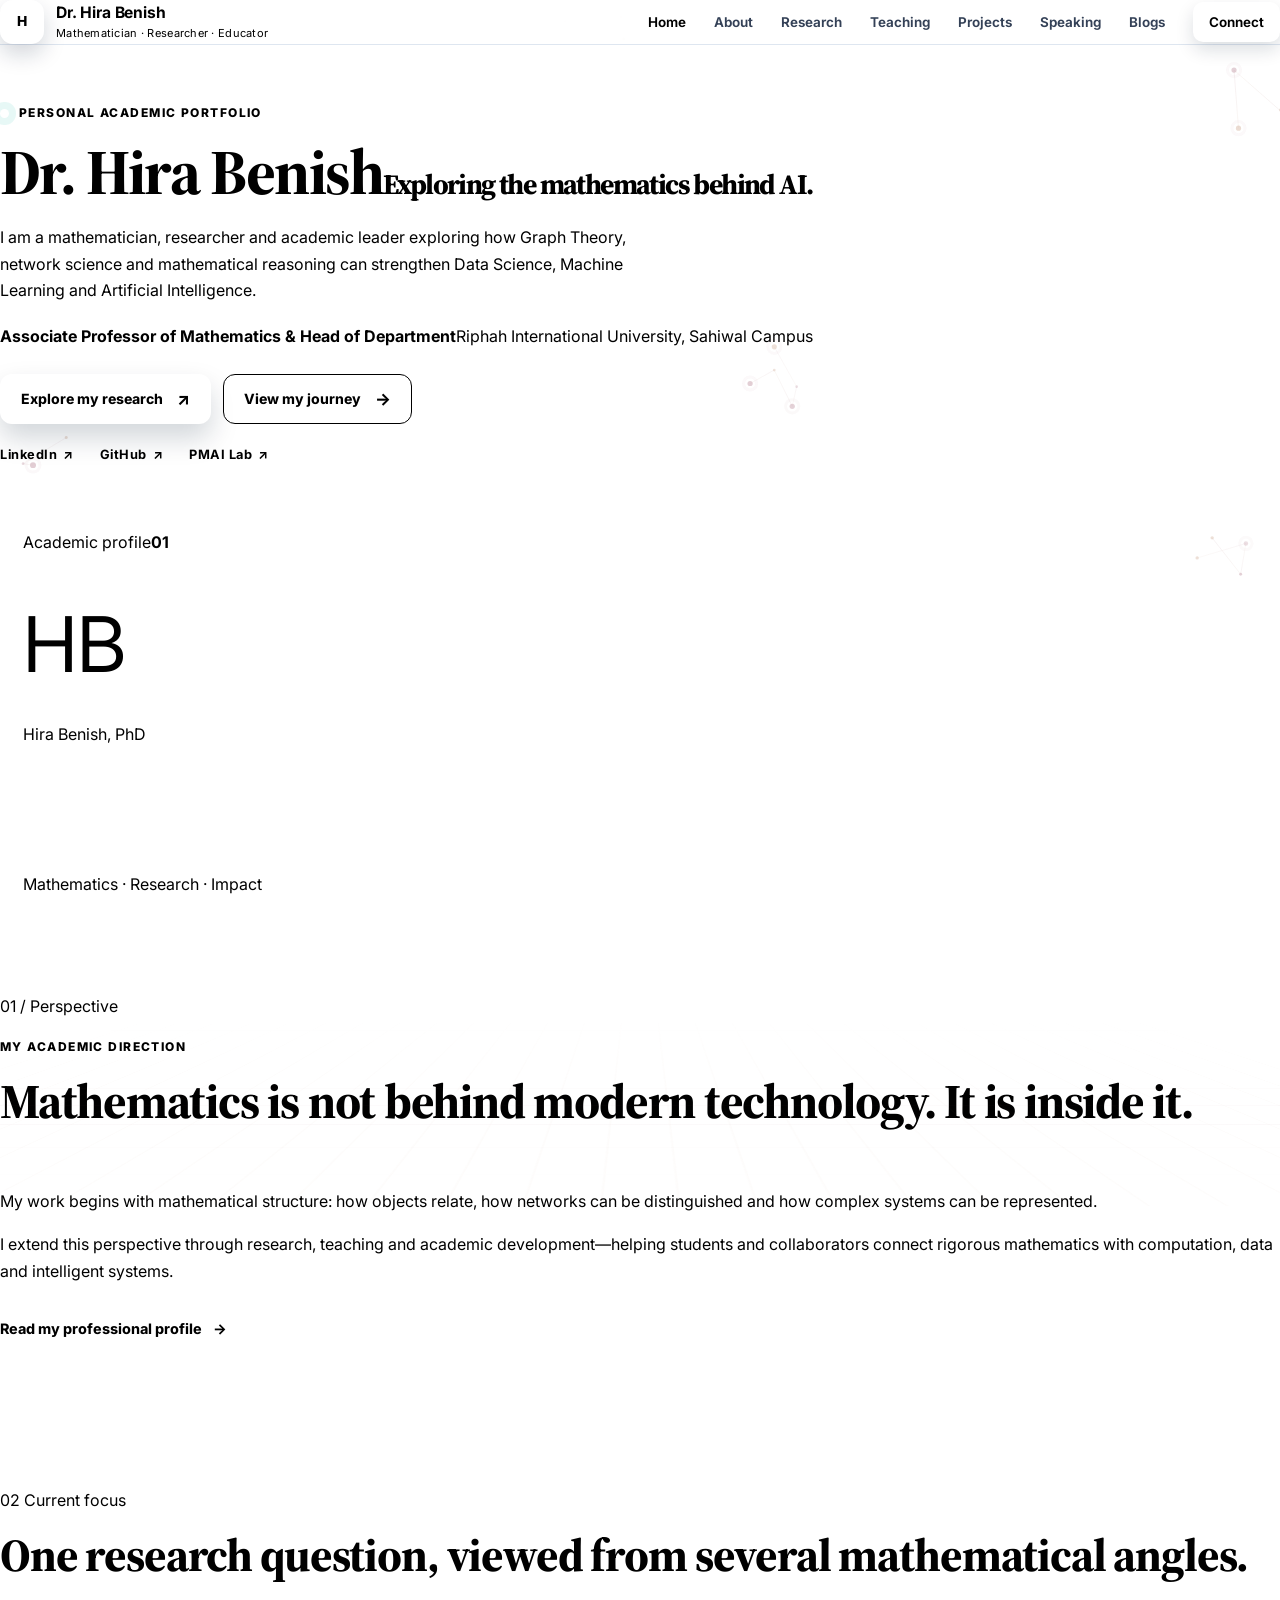
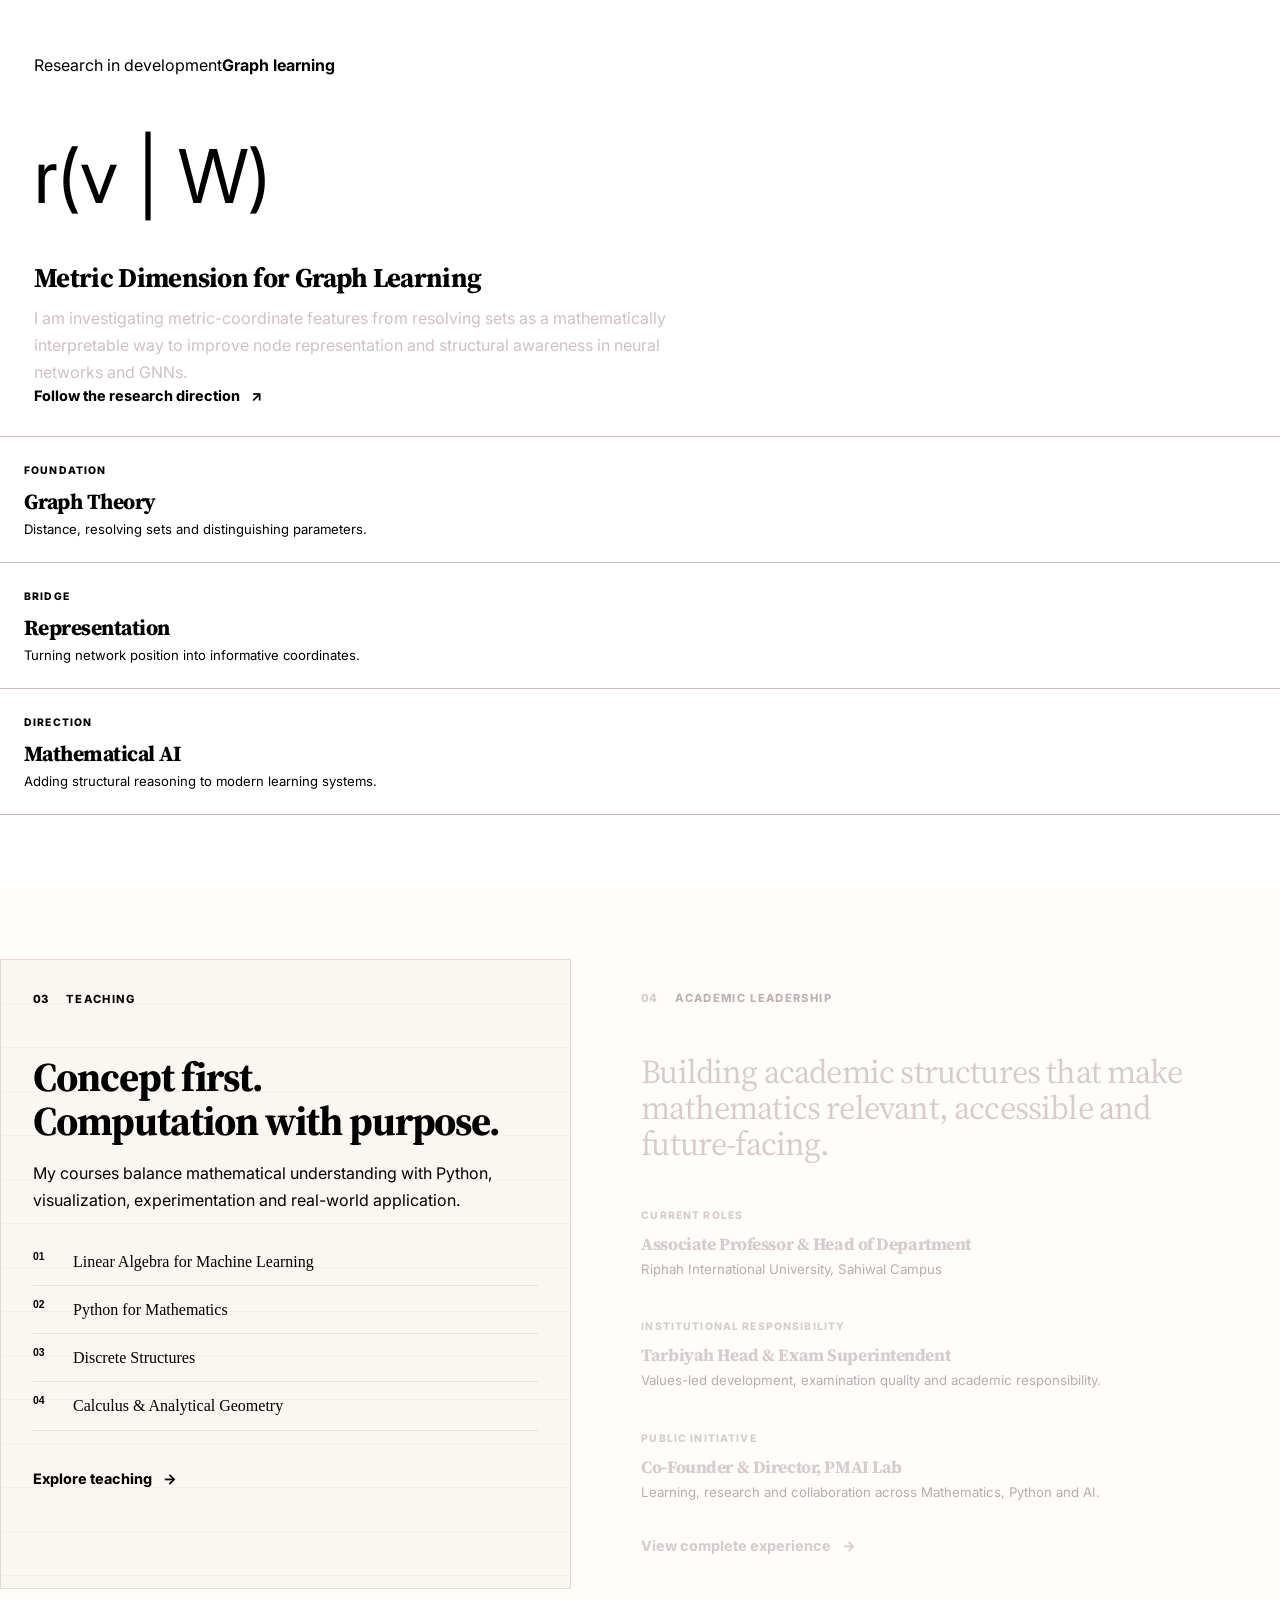
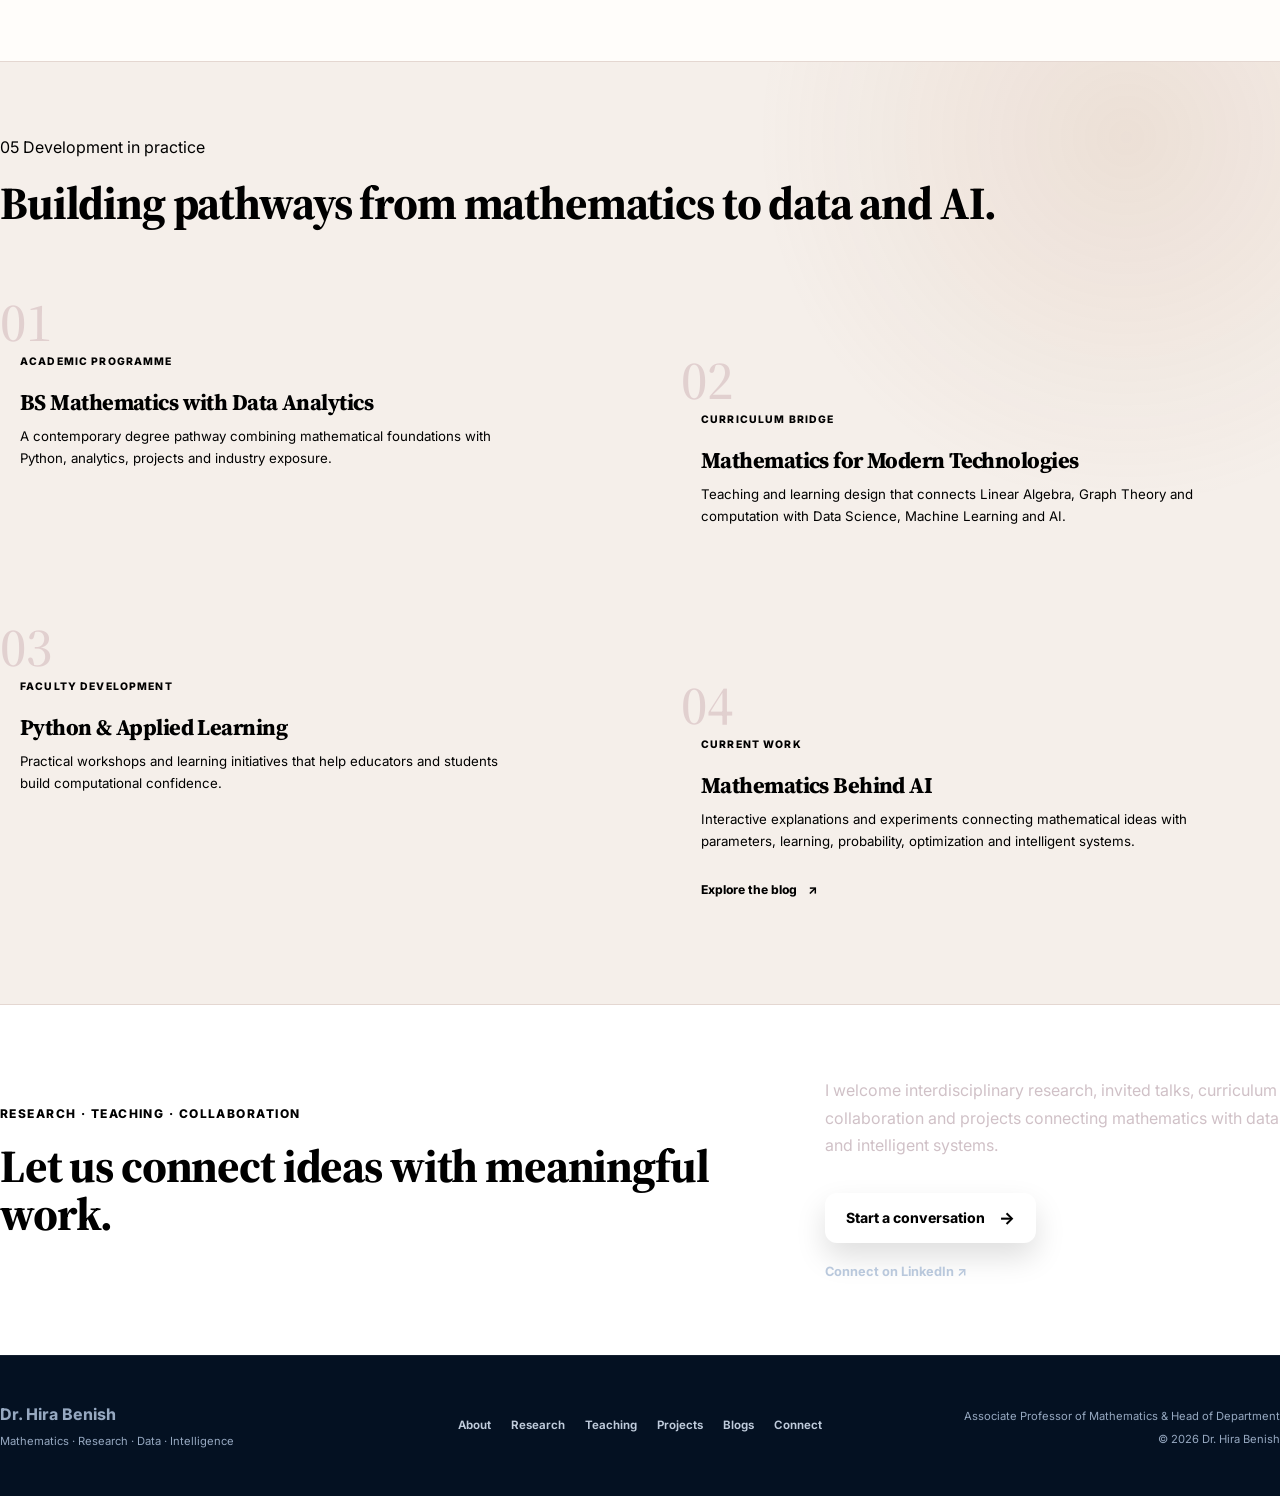
==== index.html @ 0498711e "Compact homepage and retail case study" ====
<!DOCTYPE html>
<html lang="en">
<head>
    <meta charset="UTF-8">
    <meta name="viewport" content="width=device-width, initial-scale=1.0">
    <meta name="description" content="Dr. Hira Benish is a mathematician, researcher and academic leader connecting Graph Theory and network analysis with Data Science and Artificial Intelligence.">
    <meta name="theme-color" content="#35212f">
    <link rel="canonical" href="https://drhirabenish.github.io/">
    <link rel="icon" href="assets/favicon.svg" type="image/svg+xml">
    <meta property="og:type" content="website">
    <meta property="og:title" content="Dr. Hira Benish | Mathematics, Research & Intelligent Systems">
    <meta property="og:description" content="The personal academic portfolio of Dr. Hira Benish: research, teaching, leadership and work connecting mathematics with intelligent systems.">
    <meta property="og:url" content="https://drhirabenish.github.io/">
    <meta property="og:site_name" content="Dr. Hira Benish">
    <title>Dr. Hira Benish | Mathematics, Research & Intelligent Systems</title>
    <link rel="preconnect" href="https://fonts.googleapis.com">
    <link rel="preconnect" href="https://fonts.gstatic.com" crossorigin>
    <link href="https://fonts.googleapis.com/css2?family=Inter:wght@400;500;600;700&amp;family=Source+Serif+4:opsz,wght@8..60,500;8..60,600&amp;display=swap" rel="stylesheet">
    <link rel="stylesheet" href="css/style.css?v=17">
    <script type="application/ld+json">
    {
        "@context": "https://schema.org",
        "@type": "Person",
        "name": "Dr. Hira Benish",
        "jobTitle": "Associate Professor of Mathematics and Head of Department",
        "affiliation": {"@type": "CollegeOrUniversity", "name": "Riphah International University, Sahiwal Campus"},
        "url": "https://drhirabenish.github.io/",
        "sameAs": ["https://github.com/DrHiraBenish", "https://www.linkedin.com/in/dr-hira-benish/", "https://pmai.online"],
        "knowsAbout": ["Graph Theory", "Network Analysis", "Data Science", "Machine Learning", "Artificial Intelligence", "Mathematics Education"]
    }
    </script>
</head>
<body data-page="home">
    <a class="skip-link" href="#main-content">Skip to main content</a>
    <header class="site-header" id="site-header">
        <div class="container nav-shell">
            <a class="brand" href="index.html" aria-label="Dr. Hira Benish — Home"><span class="brand-mark" aria-hidden="true">H</span><span class="brand-copy"><strong>Dr. Hira Benish</strong><small>Mathematician · Researcher · Educator</small></span></a>
            <button class="nav-toggle" type="button" aria-expanded="false" aria-controls="primary-navigation"><span class="sr-only">Open navigation</span><span></span><span></span><span></span></button>
            <nav class="primary-nav" id="primary-navigation" aria-label="Primary navigation"><a data-nav="home" href="index.html">Home</a><a data-nav="about" href="about.html">About</a><a data-nav="research" href="research.html">Research</a><a data-nav="teaching" href="teaching.html">Teaching</a><a data-nav="projects" href="projects.html">Projects</a><a data-nav="speaking" href="speaking.html">Speaking</a><a data-nav="blogs" href="blogs.html">Blogs</a><a class="nav-cta" data-nav="contact" href="contact.html">Connect</a></nav>
        </div>
    </header>

    <main id="main-content">
        <section class="personal-hero">
            <canvas class="personal-network-canvas" aria-hidden="true"></canvas>
            <div class="container personal-hero-grid">
                <div class="personal-hero-copy" data-reveal>
                    <p class="eyebrow"><span></span> Personal academic portfolio</p>
                    <h1>Dr. Hira Benish<span>Exploring the mathematics behind AI.</span></h1>
                    <p class="personal-hero-intro">I am a mathematician, researcher and academic leader exploring how Graph Theory, network science and mathematical reasoning can strengthen Data Science, Machine Learning and Artificial Intelligence.</p>
                    <p class="personal-role"><strong>Associate Professor of Mathematics &amp; Head of Department</strong><span>Riphah International University, Sahiwal Campus</span></p>
                    <div class="hero-actions"><a class="button button-primary" href="research.html">Explore my research <span>↗</span></a><a class="button button-secondary" href="about.html">View my journey <span>→</span></a></div>
                    <div class="hero-links" aria-label="Professional profiles"><a href="https://www.linkedin.com/in/dr-hira-benish/" target="_blank" rel="noopener noreferrer">LinkedIn</a><a href="https://github.com/DrHiraBenish" target="_blank" rel="noopener noreferrer">GitHub</a><a href="https://pmai.online" target="_blank" rel="noopener noreferrer">PMAI Lab</a></div>
                </div>
                <aside class="profile-edition" data-reveal data-delay="120" data-tilt aria-label="Academic profile summary">
                    <div class="edition-top"><span>Academic profile</span><b>01</b></div>
                    <div class="edition-monogram" aria-hidden="true">HB</div>
                    <p class="edition-name">Hira Benish, PhD</p>
                    <div class="edition-reel" aria-label="Profile highlights"><ul><li><span>Current work</span><strong>Mathematics Behind AI</strong><small>Explanations, experiments and applied learning</small></li><li><span>Foundation</span><strong>PhD Mathematics</strong><small>Graph Theory specialization</small></li><li><span>Public initiative</span><strong>PMAI Lab</strong><small>Co-Founder &amp; Director</small></li><li><span>Experience</span><strong>8+ Years Teaching</strong><small>University education</small></li><li><span>Credential</span><strong>Google Data Analytics</strong><small>Analytical practice</small></li></ul></div>
                    <p class="edition-signature">Mathematics · Research · Impact</p>
                </aside>
            </div>
        </section>

        <section class="home-statement section-pad">
            <div class="container statement-layout">
                <p class="statement-index" data-reveal>01 / Perspective</p>
                <div data-reveal data-delay="70"><p class="section-kicker">My academic direction</p><h2>Mathematics is not behind modern technology. It is inside it.</h2></div>
                <div class="statement-copy" data-reveal data-delay="130"><p class="lead-copy">My work begins with mathematical structure: how objects relate, how networks can be distinguished and how complex systems can be represented.</p><p>I extend this perspective through research, teaching and academic development—helping students and collaborators connect rigorous mathematics with computation, data and intelligent systems.</p><a class="text-link" href="about.html">Read my professional profile <span>→</span></a></div>
            </div>
        </section>

        <section class="home-focus section-pad" id="featured">
            <div class="container">
                <div class="editorial-heading" data-reveal><p><span>02</span> Current focus</p><h2>One research question, viewed from several mathematical angles.</h2></div>
                <div class="focus-editorial-grid">
                    <article class="focus-feature" data-reveal data-tilt><div class="focus-meta"><span>Research in development</span><b>Graph learning</b></div><p class="focus-equation" aria-hidden="true">r(v | W)</p><h3>Metric Dimension for Graph Learning</h3><p>I am investigating metric-coordinate features from resolving sets as a mathematically interpretable way to improve node representation and structural awareness in neural networks and GNNs.</p><a class="card-link" href="research.html">Follow the research direction <span>↗</span></a></article>
                    <div class="focus-notes" data-reveal data-delay="100"><article><span>Foundation</span><h3>Graph Theory</h3><p>Distance, resolving sets and distinguishing parameters.</p></article><article><span>Bridge</span><h3>Representation</h3><p>Turning network position into informative coordinates.</p></article><article><span>Direction</span><h3>Mathematical AI</h3><p>Adding structural reasoning to modern learning systems.</p></article></div>
                </div>
            </div>
        </section>

        <section class="home-practice section-pad">
            <div class="container practice-grid">
                <div class="teaching-ledger" data-reveal><div class="ledger-heading"><span>03</span><p>Teaching</p></div><h2>Concept first.<br>Computation with purpose.</h2><p>My courses balance mathematical understanding with Python, visualization, experimentation and real-world application.</p><ol><li><span>01</span>Linear Algebra for Machine Learning</li><li><span>02</span>Python for Mathematics</li><li><span>03</span>Discrete Structures</li><li><span>04</span>Calculus &amp; Analytical Geometry</li></ol><a class="text-link" href="teaching.html">Explore teaching <span>→</span></a></div>
                <div class="leadership-profile" id="program-leadership" data-reveal data-delay="100"><div class="ledger-heading"><span>04</span><p>Academic leadership</p></div><blockquote>Building academic structures that make mathematics relevant, accessible and future-facing.</blockquote><div class="leadership-record"><article><span>Current roles</span><h3>Associate Professor &amp; Head of Department</h3><p>Riphah International University, Sahiwal Campus</p></article><article><span>Institutional responsibility</span><h3>Tarbiyah Head &amp; Exam Superintendent</h3><p>Values-led development, examination quality and academic responsibility.</p></article><article><span>Public initiative</span><h3>Co-Founder &amp; Director, PMAI Lab</h3><p>Learning, research and collaboration across Mathematics, Python and AI.</p></article></div><a class="text-link" href="about.html">View complete experience <span>→</span></a></div>
            </div>
        </section>

        <section class="home-development section-pad">
            <div class="container">
                <div class="editorial-heading" data-reveal><p><span>05</span> Development in practice</p><h2>Building pathways from mathematics to data and AI.</h2></div>
                <div class="development-grid development-weave">
                    <article data-reveal><span>Academic programme</span><h3>BS Mathematics with Data Analytics</h3><p>A contemporary degree pathway combining mathematical foundations with Python, analytics, projects and industry exposure.</p></article>
                    <article data-reveal data-delay="60"><span>Curriculum bridge</span><h3>Mathematics for Modern Technologies</h3><p>Teaching and learning design that connects Linear Algebra, Graph Theory and computation with Data Science, Machine Learning and AI.</p></article>
                    <article data-reveal data-delay="120"><span>Faculty development</span><h3>Python &amp; Applied Learning</h3><p>Practical workshops and learning initiatives that help educators and students build computational confidence.</p></article>
                    <article data-reveal data-delay="180"><span>Current work</span><h3>Mathematics Behind AI</h3><p>Interactive explanations and experiments connecting mathematical ideas with parameters, learning, probability, optimization and intelligent systems.</p><a class="text-link" href="blogs.html">Explore the blog <span>↗</span></a></article>
                </div>
            </div>
        </section>

        <section class="connect-home section-pad">
            <div class="container connect-shell"><div data-reveal><p class="section-kicker section-kicker-light">Research · Teaching · Collaboration</p><h2>Let us connect ideas with meaningful work.</h2></div><div class="connect-actions" data-reveal data-delay="100"><p>I welcome interdisciplinary research, invited talks, curriculum collaboration and projects connecting mathematics with data and intelligent systems.</p><a class="button button-light" href="contact.html">Start a conversation <span>→</span></a><a href="https://www.linkedin.com/in/dr-hira-benish/" target="_blank" rel="noopener noreferrer">Connect on LinkedIn ↗</a></div></div>
        </section>
    </main>

    <footer class="site-footer"><div class="container footer-layout"><div><a class="footer-brand" href="index.html">Dr. Hira Benish</a><p>Mathematics · Research · Data · Intelligence</p></div><nav aria-label="Footer navigation"><a href="about.html">About</a><a href="research.html">Research</a><a href="teaching.html">Teaching</a><a href="projects.html">Projects</a><a href="blogs.html">Blogs</a><a href="contact.html">Connect</a></nav><div class="footer-meta"><p>Associate Professor of Mathematics &amp; Head of Department</p><p>© <span data-current-year>2026</span> Dr. Hira Benish</p></div></div></footer>
    <script src="js/script.js?v=9"></script>
</body>
</html>
---- css/style.css ----
Warning: truncated output (original token count: 36951)
Total output lines: 7173

:root {
    --navy-950: #061426;
    --navy-900: #081b34;
    --navy-800: #0d2748;
    --ink: #12213a;
    --muted: #5f6c7e;
    --muted-light: #a9b8cd;
    --line: #dfe7f1;
    --surface: #f5f8fc;
    --surface-blue: #edf4ff;
    --white: #ffffff;
    --blue: #2f6df6;
    --blue-light: #74a5ff;
    --teal: #17b8a4;
    --teal-light: #77eadc;
    --violet: #7c50e8;
    --violet-light: #b59aff;
    --shadow-sm: 0 12px 32px rgba(14, 36, 70, 0.08);
    --shadow-lg: 0 30px 80px rgba(10, 35, 75, 0.15);
    --radius-sm: 14px;
    --radius-md: 24px;
    --radius-lg: 34px;
    --container: 1200px;
    --header-height: 82px;
}

*,
*::before,
*::after {
    box-sizing: border-box;
}

html {
    scroll-behavior: smooth;
    scroll-padding-top: calc(var(--header-height) + 24px);
}

body {
    margin: 0;
    color: var(--ink);
    background: var(--white);
    font-family: "Segoe UI", Inter, Arial, sans-serif;
    font-size: 16px;
    line-height: 1.7;
    text-rendering: optimizeLegibility;
    -webkit-font-smoothing: antialiased;
}

body.nav-open {
    overflow: hidden;
}

img,
svg {
    display: block;
    max-width: 100%;
}

a {
    color: inherit;
    text-decoration: none;
}

button,
input,
textarea,
select {
    font: inherit;
}

button {
    color: inherit;
}

h1,
h2,
h3,
p {
    margin-top: 0;
}

h1,
h2,
h3 {
    color: var(--ink);
    font-weight: 750;
    letter-spacing: -0.035em;
    line-height: 1.08;
}

p:last-child {
    margin-bottom: 0;
}

::selection {
    color: var(--navy-950);
    background: var(--teal-light);
}

:focus-visible {
    outline: 3px solid rgba(47, 109, 246, 0.45);
    outline-offset: 4px;
    border-radius: 6px;
}

.container {
    width: min(calc(100% - 48px), var(--container));
    margin-inline: auto;
}

.section-pad {
    padding: 112px 0;
}

.sr-only {
    position: absolute !important;
    width: 1px !important;
    height: 1px !important;
    padding: 0 !important;
    margin: -1px !important;
    overflow: hidden !important;
    clip: rect(0, 0, 0, 0) !important;
    white-space: nowrap !important;
    border: 0 !important;
}

.skip-link {
    position: fixed;
    z-index: 2000;
    top: 12px;
    left: 12px;
    padding: 11px 16px;
    color: var(--white);
    background: var(--navy-950);
    border-radius: 10px;
    transform: translateY(-160%);
    transition: transform 0.2s ease;
}

.skip-link:focus {
    transform: translateY(0);
}

/* Header */

.site-header {
    position: sticky;
    z-index: 1000;
    top: 0;
    height: var(--header-height);
    background: rgba(255, 255, 255, 0.87);
    border-bottom: 1px solid rgba(210, 221, 235, 0.72);
    backdrop-filter: blur(18px);
    -webkit-backdrop-filter: blur(18px);
    transition: box-shadow 0.25s ease, background 0.25s ease;
}

.site-header.is-scrolled {
    background: rgba(255, 255, 255, 0.96);
    box-shadow: 0 8px 30px rgba(12, 34, 66, 0.08);
}

.nav-shell {
    display: flex;
    align-items: center;
    justify-content: space-between;
    height: 100%;
    gap: 32px;
}

.brand {
    display: inline-flex;
    align-items: center;
    flex: 0 0 auto;
    gap: 12px;
}

.brand-mark {
    display: grid;
    width: 44px;
    height: 44px;
    place-items: center;
    color: var(--white);
    background:
        linear-gradient(145deg, rgba(255, 255, 255, 0.14), transparent 45%),
        linear-gradient(135deg, var(--navy-900), #173f75);
    border: 1px solid rgba(255, 255, 255, 0.16);
    border-radius: 13px;
    box-shadow: 0 10px 22px rgba(9, 29, 57, 0.18);
    font-size: 0.86rem;
    font-weight: 800;
    letter-spacing: 0.04em;
}

.brand-copy {
    display: flex;
    flex-direction: column;
    line-height: 1.2;
}

.brand-copy strong {
    font-size: 0.98rem;
    letter-spacing: -0.01em;
}

.brand-copy small {
    margin-top: 4px;
    color: var(--muted);
    font-size: 0.69rem;
    letter-spacing: 0.025em;
}

.primary-nav {
    display: flex;
    align-items: center;
    justify-content: flex-end;
    gap: 28px;
}

.primary-nav a {
    position: relative;
    color: #344157;
    font-size: 0.84rem;
    font-weight: 650;
    transition: color 0.2s ease;
}

.primary-nav a:not(.nav-cta)::after {
    position: absolute;
    right: 0;
    bottom: -9px;
    left: 0;
    height: 2px;
    content: "";
    background: linear-gradient(90deg, var(--teal), var(--blue), var(--violet));
    border-radius: 999px;
    transform: scaleX(0);
    transform-origin: right;
    transition: transform 0.25s ease;
}

.primary-nav a:hover,
.primary-nav a.is-active {
    color: var(--blue);
}

.primary-nav a:hover::after,
.primary-nav a.is-active::after {
    transform: scaleX(1);
    transform-origin: left;
}

.primary-nav .nav-cta {
    padding: 9px 16px;
    color: var(--white);
    background: var(--navy-900);
    border-radius: 10px;
    box-shadow: 0 8px 18px rgba(7, 26, 51, 0.14);
}

.primary-nav .nav-cta:hover,
.primary-nav .nav-cta.is-active {
    color: var(--white);
    background: var(--blue);
}

.nav-toggle {
    display: none;
    width: 44px;
    height: 44px;
    padding: 10px;
    place-content: center;
    gap: 5px;
    background: var(--surface);
    border: 1px solid var(--line);
    border-radius: 12px;
    cursor: pointer;
}

.nav-toggle > span:not(.sr-only) {
    width: 20px;
    height: 2px;
    background: var(--ink);
    border-radius: 99px;
    transition: transform 0.2s ease, opacity 0.2s ease;
}

.nav-toggle[aria-expanded="true"] > span:nth-child(2) {
    transform: translateY(7px) rotate(45deg);
}

.nav-toggle[aria-expanded="true"] > span:nth-child(3) {
    opacity: 0;
}

.nav-toggle[aria-expanded="true"] > span:nth-child(4) {
    transform: translateY(-7px) rotate(-45deg);
}

/* Shared */

.eyebrow,
.section-kicker,
.card-eyebrow,
.work-type {
    color: var(--blue);
    font-size: 0.75rem;
    font-weight: 800;
    letter-spacing: 0.12em;
    text-transform: uppercase;
}

.section-kicker {
    margin-bottom: 18px;
}

.section-kicker-light {
    color: var(--teal-light);
}

.section-heading h2,
.split-heading h2,
.teaching-copy h2,
.research-intro h2 {
    margin-bottom: 0;
    font-size: clamp(2.25rem, 4vw, 4.15rem);
}

.button {
    display: inline-flex;
    align-items: center;
    justify-content: center;
    min-height: 50px;
    padding: 13px 20px;
    gap: 14px;
    border: 1px solid transparent;
    border-radius: 12px;
    font-size: 0.88rem;
    font-weight: 750;
    line-height: 1.2;
    transition: transform 0.22s ease, box-shadow 0.22s ease, background 0.22s ease;
}

.button span {
    font-size: 1.05rem;
    transition: transform 0.22s ease;
}

.button:hover {
    transform: translateY(-3px);
}

.button:hover span {
    transform: translate(2px, -2px);
}

.button-primary {
    color: var(--white);
    background: linear-gradient(135deg, var(--navy-900), #123b73);
    box-shadow: 0 14px 28px rgba(8, 27, 52, 0.18);
}

.button-primary:hover {
    box-shadow: 0 18px 34px rgba(8, 27, 52, 0.25);
}

.button-secondary {
    color: var(--ink);
    background: rgba(255, 255, 255, 0.8);
    border-color: var(--line);
}

.button-secondary:hover {
    background: var(--white);
    box-shadow: var(--shadow-sm);
}

.button-light {
    color: var(--navy-950);
    background: var(--white);
    box-shadow: 0 14px 30px rgba(0, 0, 0, 0.13);
}

.text-link,
.card-link {
    display: inline-flex;
    align-items: center;
    gap: 11px;
    color: var(--ink);
    font-size: 0.9rem;
    font-weight: 750;
}

.text-link {
    margin-top: 16px;
}

.text-link span,
.card-link span {
    color: var(--blue);
    transition: transform 0.2s ease;
}

.text-link:hover span,
.card-link:hover span {
    transform: translateX(4px);
}

.split-heading {
    display: grid;
    grid-template-columns: minmax(0, 1.15fr) minmax(260px, 0.55fr);
    align-items: end;
    margin-bottom: 58px;
    gap: 70px;
}

.split-heading > p {
    margin-bottom: 6px;
    color: var(--muted);
    font-size: 1.02rem;
}

.section-action {
    display: flex;
    justify-content: center;
    margin-top: 44px;
}

/* Hero */

.hero {
    position: relative;
    overflow: hidden;
    padding: 64px 0 36px;
    background:
        radial-gradient(circle at 82% 22%, rgba(47, 109, 246, 0.11), transparent 30%),
        radial-gradient(circle at 20% 88%, rgba(124, 80, 232, 0.09), transparent 29%),
        linear-gradient(135deg, #ffffff 0%, #f5f9ff 55%, #f1fbfa 100%);
}

.hero-grid {
    position: absolute;
    inset: 0;
    opacity: 0.45;
    background-image:
        linear-gradient(rgba(57, 91, 140, 0.05) 1px, transparent 1px),
        linear-gradient(90deg, rgba(57, 91, 140, 0.05) 1px, transparent 1px);
    background-size: 48px 48px;
    mask-image: linear-gradient(to right, transparent, #000 28%, #000 85%, transparent);
}

.hero-glow {
    position: absolute;
    width: 380px;
    height: 380px;
    border-radius: 50%;
    filter: blur(90px);
    pointer-events: none;
}

.hero-glow-one {
    top: 20%;
    right: -150px;
    background: rgba(47, 109, 246, 0.16);
}

.hero-glow-two {
    bottom: -200px;
    left: 22%;
    background: rgba(23, 184, 164, 0.13);
}

.hero-layout {
    position: relative;
    z-index: 2;
    display: grid;
    grid-template-columns: minmax(0, 1.04fr) minmax(440px, 0.96fr);
    align-items: center;
    min-height: 660px;
    gap: 54px;
}

.hero-copy {
    max-width: 665px;
}

.eyebrow {
    display: flex;
    align-items: center;
    margin-bottom: 24px;
    gap: 10px;
}

.eyebrow > span {
    position: relative;
    width: 9px;
    height: 9px;
    background: var(--teal);
    border-radius: 50%;
    box-shadow: 0 0 0 7px rgba(23, 184, 164, 0.1);
}

.hero h1 {
    max-width: 690px;
    margin-bottom: 26px;
    font-size: clamp(3.35rem, 5.45vw, 5.45rem);
    letter-spacing: -0.055em;
}

.hero h1 > span {
    display: block;
    color: transparent;
    background: linear-gradient(100deg, var(--blue) 3%, var(--teal) 52%, var(--violet) 94%);
    -webkit-background-clip: text;
    background-clip: text;
}

.hero-intro {
    max-width: 650px;
    margin-bottom: 25px;
    color: #4e5d72;
    font-size: 1.08rem;
    line-height: 1.8;
}

.hero-role {
    display: flex;
    margin-bottom: 30px;
    padding-left: 16px;
    flex-direction: column;
    color: var(--muted);
    border-left: 3px solid var(--teal);
    font-size: 0.88rem;
    line-height: 1.55;
}

.hero-role strong {
    color: var(--ink);
    font-weight: 750;
}

.hero-actions {
    display: flex;
    flex-wrap: wrap;
    gap: 12px;
}

.hero-links {
    display: flex;
    margin-top: 24px;
    flex-wrap: wrap;
    gap: 26px;
}

.hero-links a {
    color: var(--muted);
    font-size: 0.8rem;
    font-weight: 700;
    letter-spacing: 0.04em;
}

.hero-links a::after {
    display: inline-block;
    margin-left: 6px;
    content: "↗";
    color: var(--blue);
}

.hero-links a:hover {
    color: var(--blue);
}

.hero-visual-wrap {
    display: grid;
    min-width: 0;
    place-items: center;
    perspective: 1200px;
}

.hero-visual {
    --rx: 0deg;
    --ry: 0deg;
    position: relative;
    width: min(100%, 540px);
    aspect-ratio: 1;
    background:
        linear-gradient(150deg, rgba(255, 255, 255, 0.88), rgba(232, 242, 255, 0.62)),
        linear-gradient(135deg, rgba(47, 109, 246, 0.08), rgba(23, 184, 164, 0.07));
    border: 1px solid rgba(160, 183, 216, 0.36);
    border-radius: 50%;
    box-shadow:
        inset 0 1px 0 rgba(255, 255, 255, 0.8),
        0 45px 90px rgba(23, 59, 108, 0.17);
    transform: perspective(1100px) rotateX(var(--rx)) rotateY(var(--ry));
    transform-style: preserve-3d;
    transition: transform 0.35s cubic-bezier(0.2, 0.8, 0.2, 1);
}

.hero-visual::before,
.hero-visual::after {
    position: absolute;
    z-index: -1;
    content: "";
    border-radius: 50%;
}

.hero-visual::before {
    inset: -18px;
    border: 1px solid rgba(47, 109, 246, 0.1);
}

.hero-visual::after {
    inset: 16%;
    background: rgba(47, 109, 246, 0.1);
    filter: blur(55px);
}

.visual-status {
    position: absolute;
    z-index: 4;
    top: 9%;
    left: 7%;
    display: flex;
    align-items: center;
    padding: 8px 12px;
    gap: 8px;
    color: #4e6078;
    background: rgba(255, 255, 255, 0.76);
    border: 1px solid rgba(186, 202, 223, 0.7);
    border-radius: 999px;
    box-shadow: 0 10px 22px rgba(34, 58, 91, 0.08);
    font-size: 0.65rem;
    font-weight: 750;
    letter-spacing: 0.05em;
    text-transform: uppercase;
}

.visual-status > span {
    width: 7px;
    height: 7px;
    background: var(--teal);
    border-radius: 50%;
    box-shadow: 0 0 0 5px rgba(23, 184, 164, 0.1);
    animation: statusPulse 2s ease-in-out infinite;
}

.graph-system {
    width: 100%;
    height: 100%;
    overflow: visible;
}

.orbit {
    fill: none;
    stroke: rgba(70, 111, 169, 0.13);
    stroke-dasharray: 4 9;
    transform-origin: center;
}

.orbit-one {
    animation: orbitRotate 46s linear infinite;
}

.orbit-two {
    animation: orbitRotateReverse 36s linear infinite;
}

.orbit-three {
    stroke: rgba(23, 184, 164, 0.17);
    stroke-dasharray: 2 7;
    animation: orbitRotate 28s linear infinite;
}

.graph-edges path {
    fill: none;
    stroke: url(#edgeGradient);
    stroke-width: 1.45;
    stroke-opacity: 0.28;
}

.signal-paths path {
    fill: none;
    stroke: url(#edgeGradient);
    stroke-width: 2.4;
    stroke-linecap: round;
    stroke-dasharray: 3 24;
}

.signal-a {
    animation: signalMove 5.5s linear infinite;
}

.signal-b {
    animation: signalMove 6.5s linear -2s infinite;
}

.signal-c {
    animation: signalMove 7s linear -3.5s infinite;
}

.minor-nodes circle {
    fill: var(--white);
    stroke: var(--blue-light);
    stroke-width: 3;
    filter: drop-shadow(0 4px 9px rgba(47, 109, 246, 0.3));
}

.landmark text,
.orbit-token text {
    fill: #526781;
    font-family: "Segoe UI", sans-serif;
    font-size: 16px;
    font-weight: 750;
}

.landmark-halo {
    fill: rgba(23, 184, 164, 0.09);
    stroke: rgba(23, 184, 164, 0.22);
    animation: landmarkPulse 3s ease-in-out infinite;
}

.landmark-core {
    fill: var(--teal);
    stroke: var(--white);
    stroke-width: 4;
    filter: drop-shadow(0 6px 12px rgba(23, 184, 164, 0.4));
}

.landmark-two .landmark-halo {
    fill: rgba(124, 80, 232, 0.09);
    stroke: rgba(124, 80, 232, 0.24);
    animation-delay: -1s;
}

.landmark-two .landmark-core {
    fill: var(--violet);
}

.landmark-three .landmark-halo {
    fill: rgba(47, 109, 246, 0.1);
    stroke: rgba(47, 109, 246, 0.24);
    animation-delay: -2s;
}

.landmark-three .landmark-core {
    fill: var(--blue);
}

.core-aura {
    opacity: 0.4;
    animation: coreBreathe 4s ease-in-out infinite;
}

.core-ring {
    fill: rgba(255, 255, 255, 0.25);
    stroke: rgba(74, 133, 237, 0.24);
    stroke-width: 1;
    stroke-dasharray: 5 9;
    animation: orbitRotate 18s linear infinite;
}

.core-disc {
    fill: rgba(8, 27, 52, 0.92);
    stroke: url(#edgeGradient);
    stroke-width: 2;
    filter: drop-shadow(0 14px 24px rgba(8, 27, 52, 0.28));
}

.core-label {
    fill: var(--white);
    font-family: "Segoe UI", sans-serif;
    font-size: 27px;
    font-weight: 800;
    letter-spacing: 0.04em;
}

.orbit-token circle {
    fill: var(--blue);
}

.token-python circle {
    fill: var(--teal);
}

.token-data circle {
    fill: var(--violet);
}

.orbit-token text {
    font-size: 12px;
    letter-spacing: 0.04em;
}

.coordinate-card {
    position: absolute;
    z-index: 5;
    right: -4%;
    bottom: 9%;
    display: flex;
    min-width: 224px;
    padding: 15px 18px;
    flex-direction: column;
    background: rgba(7, 26, 51, 0.92);
    border: 1px solid rgba(122, 165, 255, 0.28);
    border-radius: 16px;
    box-shadow: 0 20px 35px rgba(7, 26, 51, 0.2);
    transform: translateZ(36px);
}

.coordinate-card span {
    color: var(--teal-light);
    font-size: 0.62rem;
    font-weight: 750;
    letter-spacing: 0.1em;
    text-transform: uppercase;
}

.coordinate-card strong {
    margin: 4px 0 2px;
    color: var(--white);
    font-family: Georgia, "Times New Roman", serif;
    font-size: 1.16rem;
    font-weight: 500;
}

.coordinate-card small {
    color: #9eb1ca;
    font-size: 0.65rem;
}

.credibility-row {
    position: relative;
    z-index: 3;
    display: grid;
    grid-template-columns: repeat(5, 1fr);
    margin-top: 32px;
    background: rgba(255, 255, 255, 0.78);
    border: 1px solid rgba(205, 217, 233, 0.78);
    border-radius: 18px;
    box-shadow: var(--shadow-sm);
    backdrop-filter: blur(14px);
}

.credibility-row > div {
    position: relative;
    display: flex;
    min-height: 84px;
    padding: 18px 22px;
    justify-content: center;
    flex-direction: column;
}

.credibility-row > div:not(:last-child)::after {
    position: absolute;
    top: 22%;
    right: 0;
    width: 1px;
    height: 56%;
    content: "";
    background: var(--line);
}

.credibility-row strong {
    color: var(--ink);
    font-size: 0.93rem;
    line-height: 1.25;
}

.credibility-row span {
    margin-top: 3px;
    color: var(--muted);
    font-size: 0.7rem;
}

/* Identity */

.identity-section {
    background: var(--white);
}

.identity-layout {
    display: grid;
    grid-template-columns: minmax(0, 0.9fr) minmax(0, 0.78fr);
    gap: 110px;
}

.identity-copy {
    padding-top: 48px;
}

.identity-copy p {
    color: var(--muted);
}

.identity-copy .lead-copy {
    color: var(--ink);
    font-size: 1.22rem;
    line-height: 1.75;
}

.principle-grid {
    display: grid;
    grid-template-columns: repeat(3, 1fr);
    margin-top: 78px;
    gap: 18px;
}

.principle-card {
    position: relative;
    min-height: 245px;
    padding: 32px;
    overflow: hidden;
    background: var(--surface);
    border: 1px solid var(--line);
    border-radius: var(--radius-md);
    transition: transform 0.25s ease, box-shadow 0.25s ease, border-color 0.25s ease;
}

.principle-card::after {
    position: absolute;
    right: -30px;
    bottom: -60px;
    width: 145px;
    height: 145px;
    content: "";
    background: rgba(47, 109, 246, 0.08);
    border-radius: 50%;
}

.principle-card:nth-child(2)::after {
    background: rgba(23, 184, 164, 0.1);
}

.principle-card:nth-child(3)::after {
    background: rgba(124, 80, 232, 0.09);
}

.principle-card:hover {
    border-color: rgba(47, 109, 246, 0.28);
    box-shadow: var(--shadow-sm);
    transform: translateY(-6px);
}

.principle-card > span {
    color: var(--blue);
    font-size: 0.72rem;
    font-weight: 800;
    letter-spacing: 0.1em;
}

.principle-card h3 {
    margin: 38px 0 14px;
    font-size: 1.3rem;
}

.principle-card p {
    position: relative;
    z-index: 1;
    color: var(--muted);
    font-size: 0.9rem;
}

/* Featured work */

.featured-section {
    background: var(--surface);
    border-block: 1px solid #e7edf5;
}

.featured-grid {
    display: grid;
    grid-template-columns: 1.05fr 1fr 1fr;
    gap: 18px;
}

.work-card {
    position: relative;
    display: flex;
    min-height: 520px;
    padding: 30px;
    overflow: hidden;
    flex-direction: column;
    background: var(--white);
    border: 1px solid var(--line);
    border-radius: var(--radius-md);
    box-shadow: 0 14px 40px rgba(13, 42, 81, 0.05);
    transition: transform 0.3s ease, box-shadow 0.3s ease;
}

.work-card::before {
    position: absolute;
    top: 0;
    right: 0;
    left: 0;
    height: 4px;
    content: "";
    background: linear-gradient(90deg, var(--teal), var(--blue));
}

.work-card:nth-child(2)::before {
    background: linear-gradient(90deg, var(--blue), var(--violet));
}

.work-card:nth-child(3)::before {
    background: linear-gradient(90deg, var(--violet), var(--teal));
}

.work-card:hover {
    box-shadow: var(--shadow-lg);
    transform: translateY(-8px);
}

.work-card-top {
    display: flex;
    align-items: flex-start;
    justify-content: space-between;
    gap: 16px;
}

.work-index {
    color: #a5b2c3;
    font-size: 0.8rem;
    font-weight: 800;
}

.work-card h3 {
    margin: 28px 0 16px;
    font-size: 1.55rem;
}

.work-card > p {
    color: var(--muted);
    font-size: 0.91rem;
}

.tag-row {
    display: flex;
    margin: auto 0 22px;
    flex-wrap: wrap;
    gap: 7px;
}

.tag-row span {
    padding: 5px 9px;
    color: #40618e;
    background: #edf4ff;
    border: 1px solid #dbe8fb;
    border-radius: 999px;
    font-size: 0.65rem;
    font-weight: 750;
}

.mini-graph,
.work-symbol,
.matrix-visual {
    position: relative;
    height: 142px;
    margin-top: 20px;
    overflow: hidden;
    background: linear-gradient(145deg, #edf7ff, #f7f4ff);
    border: 1px solid #e0e9f5;
    border-radius: 18px;
}

.mini-node {
    position: absolute;
    z-index: 2;
    width: 13px;
    height: 13px;
    background: var(--white);
    border: 3px solid var(--blue);
    border-radius: 50%;
    box-shadow: 0 5px 12px rgba(47, 109, 246, 0.25);
}

.mini-node.n1 { top: 25%; left: 18%; }
.mini-node.n2 { top: 62%; left: 28%; border-color: var(--teal); }
.mini-node.n3 { top: 35%; left: 48%; width: 22px; height: 22px; border-width: 5px; }
.mini-node.n4 { top: 20%; left: 76%; border-color: var(--violet); }
.mini-node.n5 { top: 68%; left: 73%; border-color: var(--teal); }

.mini-line {
    position: absolute;
    z-index: 1;
    height: 1px;
    background: linear-gradient(90deg, rgba(47, 109, 246, 0.25), rgba(23, 184, 164, 0.7));
    transform-origin: left center;
}

.mini-line.l1 { top: 36%; left: 20%; width: 31%; transform: rotate(10deg); }
.mini-line.l2 { top: 69%; left: 30%; width: 26%; transform: rotate(-36deg); }
.mini-line.l3 { top: 45%; left: 51%; width: 27%; transform: rotate(-24deg); }
.mini-line.l4 { top: 50%; left: 52%; width: 26%; transform: rotate(31deg); }

.work-symbol {
    display: grid;
    place-items: center;
    color: var(--blue);
    font-family: Georgia, serif;
    font-size: 4.8rem;
    line-height: 1;
}

.work-symbol span {
    position: absolute;
    right: 22%;
    bottom: 23%;
    padding: 4px 8px;
    color: var(--white);
    background: var(--violet);
    border-radius: 8px;
    font-family: "Segoe UI", sans-serif;
    font-size: 0.64rem;
    font-weight: 800;
    letter-spacing: 0.08em;
}

.matrix-visual {
    display: flex;
    align-items: center;
    justify-content: center;
    gap: 9px;
    color: var(--violet);
    font-family: Georgia, serif;
}

.matrix-visual > span {
    font-size: 5.3rem;
    font-weight: 300;
    line-height: 1;
}

.matrix-visual strong {
    color: var(--ink);
    font-size: 1.25rem;
    font-weight: 500;
    letter-spacing: 0.15em;
    line-height: 1.65;
}

/* Research */

.research-home {
    position: relative;
    overflow: hidden;
    color: var(--white);
    background:
        radial-gradient(circle at 85% 12%, rgba(47, 109, 246, 0.28), transparent 30%),
        radial-gradient(circle at 8% 85%, rgba(23, 184, 164, 0.18), transparent 28%),
        var(--navy-950);
}

.research-home h2,
.research-home h3 {
    color: var(--white);
}

.research-mesh {
    position: absolute;
    inset: 0;
    opacity: 0.32;
    background-image:
        radial-gradient(circle at center, rgba(119, 234, 220, 0.55) 1px, transparent 1.5px),
        linear-gradient(rgba(116, 165, 255, 0.05) 1px, transparent 1px),
        linear-gradient(90deg, rgba(116, 165, 255, 0.05) 1px, transparent 1px);
    background-size: 86px 86px, 52px 52px, 52px 52px;
    mask-image: radial-gradient(circle at 72% 50%, #000, transparent 70%);
}

.research-layout {
    position: relative;
    display: grid;
    grid-template-columns: minmax(0, 0.9fr) minmax(0, 0.8fr);
    gap: 100px;
}

.research-intro > p:not(.section-kicker) {
    max-width: 610px;
    margin: 30px 0 34px;
    color: #b6c4d8;
    font-size: 1.02rem;
}

.research-map {
    position: relative;
    display: grid;
    padding-left: 54px;
    gap: 34px;
}

.research-axis {
    position: absolute;
    top: 8px;
    bottom: 8px;
    left: 11px;
    width: 1px;
    background: linear-gradient(var(--teal), var(--blue), var(--violet));
}

.research-map article {
    position: relative;
    padding: 23px 24px;
    background: rgba(255, 255, 255, 0.055);
    border: 1px solid rgba(174, 200, 236, 0.12);
    border-radius: 18px;
    backdrop-filter: blur(10px);
}

.research-map article::before {
    position: absolute;
    top: 30px;
    left: -50px;
    width: 14px;
    height: 14px;
    content: "";
    background: var(--teal);
    border: 4px solid var(--navy-950);
    border-radius: 50%;
    box-shadow: 0 0 0 1px rgba(119, 234, 220, 0.45);
}

.research-map article:nth-of-type(3)::before { background: var(--blue); }
.research-map article:nth-of-type(4)::before { background: var(--violet); }

.research-map article > span {
    color: var(--teal-light);
    font-size: 0.65rem;
    font-weight: 800;
    letter-spacing: 0.12em;
    text-transform: uppercase;
}

.research-map h3 {
    margin: 9px 0 8px;
    font-size: 1.18rem;
}

.research-map p {
    color: #aabbd1;
    font-size: 0.84rem;
}

/* Teaching */

.teaching-home {
    background: var(--white);
}

.teaching-layout {
    display: grid;
    grid-template-columns: minmax(0, 0.78fr) minmax(0, 1fr);
    align-items: center;
    gap: 100px;
}

.teaching-copy > p:not(.section-kicker) {
    margin: 28px 0 12px;
    color: var(--muted);
    font-size: 1rem;
}

.course-stack {
    overflow: hidden;
    background: var(--surface);
    border: 1px solid var(--line);
    border-radius: var(--radius-md);
    box-shadow: var(--shadow-sm);
}

.course-stack article {
    display: grid;
    grid-template-columns: 42px minmax(0, 1fr) auto;
    align-items: center;
    min-height: 105px;
    padding: 20px 24px;
    gap: 18px;
    background: rgba(255, 255, 255, 0.58);
    transition: background 0.2s ease, padding-left 0.2s ease;
}

.course-stack article:not(:last-child) {
    border-bottom: 1px solid var(--line);
}

.course-stack article:hover {
    padding-left: 29px;
    background: var(--white);
}

.course-stack article > span {
    display: grid;
    width: 38px;
    height: 38px;
    place-items: center;
    color: var(--white);
    background: linear-gradient(135deg, var(--blue), var(--teal));
    border-radius: 50%;
    font-size: 0.66rem;
    font-weight: 800;
}

.course-stack h3 {
    margin-bottom: 5px;
    font-size: 1rem;
}

.course-stack p {
    color: var(--muted);
    font-size: 0.72rem;
}

.course-stack b {
    padding: 5px 9px;
    color: #526781;
    background: #eaf0f8;
    border-radius: 999px;
    font-size: 0.6rem;
    letter-spacing: 0.05em;
    text-transform: uppercase;
}

/* Leadership */

.leadership-home {
    background: linear-gradient(150deg, #f4f8ff, #f6fbfa 60%, #faf7ff);
    border-block: 1px solid var(--line);
}

.leadership-grid {
    display: grid;
    grid-template-columns: minmax(0, 0.78fr) minmax(0, 1.1fr);
    gap: 20px;
}

.leadership-feature,
.leadership-list {
    border-radius: var(--radius-md);
}

.leadership-feature {
    padding: 36px;
    color: var(--white);
    background:
        radial-gradient(circle at 85% 15%, rgba(124, 80, 232, 0.48), transparent 35%),
        radial-gradient(circle at 10% 90%, rgba(23, 184, 164, 0.25), transparent 30%),
        var(--navy-900);
    box-shadow: var(--shadow-lg);
}

.leadership-feature h3 {
    margin: 8px 0 18px;
    color: var(--white);
    font-size: 2.25rem;
}

.leadership-feature > p:not(.card-eyebrow) {
    color: #b5c4d9;
}

.leadership-feature .card-eyebrow {
    color: var(--teal-light);
}

.leadership-feature .card-link {
    margin-top: 20px;
    color: var(--white);
}

.leadership-mark {
    display: flex;
    align-items: flex-end;
    height: 94px;
    margin-bottom: 30px;
    gap: 5px;
}

.leadership-mark span {
    display: grid;
    width: 55px;
    place-items: center;
    color: var(--white);
    background: rgba(255, 255, 255, 0.09);
    border: 1px solid rgba(255, 255, 255, 0.15);
    border-radius: 14px 14px 6px 6px;
    font-size: 0.9rem;
    font-weight: 800;
}

.leadership-mark span:nth-child(1) { height: 48px; }
.leadership-mark span:nth-child(2) { height: 70px; }
.leadership-mark span:nth-child(3) { height: 92px; color: var(--teal-light); }

.leadership-list {
    overflow: hidden;
    background: rgba(255, 255, 255, 0.88);
    border: 1px solid var(--line);
    box-shadow: var(--shadow-sm);
}

.leadership-list article {
    padding: 28px 30px;
}

.leadership-list article:not(:last-child) {
    border-bottom: 1px solid var(--line);
}

.leadership-list span {
    color: var(--blue);
    font-size: 0.65rem;
    font-weight: 800;
    letter-spacing: 0.11em;
    text-transform: uppercase;
}

.leadership-list h3 {
    margin: 8px 0;
    font-size: 1.22rem;
}

.leadership-list p {
    color: var(--muted);
    font-size: 0.85rem;
}

/* Publication */

.publication-home {
    padding: 90px 0;
    background: var(--white);
}

.publication-shell {
    display: grid;
    grid-template-columns: minmax(0, 1fr) 210px auto;
    align-items: center;
    padding: 48px 52px;
    gap: 46px;
    background: linear-gradient(135deg, #f7fbff, #f5f9ff 56%, #f7f3ff);
    border: 1px solid var(--line);
    border-radius: var(--radius-lg);
    box-shadow: var(--shadow-sm);
}

.publication-status {
    display: inline-flex;
    padding: 5px 9px;
    color: #41705f;
    background: #e5f8f2;
    border: 1px solid #caede4;
    border-radius: 999px;
    font-size: 0.62rem;
    font-weight: 800;
    text-transform: uppercase;
}

.publication-shell h2 {
    margin: 14px 0;
    font-size: clamp(1.7rem, 3vw, 2.65rem);
}

.publication-shell p:not(.section-kicker) {
    max-width: 690px;
    color: var(--muted);
    font-size: 0.9rem;
}

.publication-orbit {
    position: relative;
    width: 175px;
    height: 175px;
    border: 1px dashed rgba(47, 109, 246, 0.35);
    border-radius: 50%;
    animation: orbitRotate 22s linear infinite;
}

.publication-orbit strong {
    position: absolute;
    top: 50%;
    left: 50%;
    display: grid;
    width: 64px;
    height: 64px;
    place-items: center;
    color: var(--white);
    background: var(--navy-900);
    border-radius: 50%;
    transform: translate(-50%, -50%);
    font-family: Georgia, serif;
    font-size: 1.05rem;
    font-weight: 500;
}

.publication-orbit span {
    position: absolute;
    display: grid;
    width: 30px;
    height: 30px;
    place-items: center;
    color: var(--blue);
    background: var(--white);
    border: 2px solid var(--blue-light);
    border-radius: 50%;
    box-shadow: 0 5px 12px rgba(47, 109, 246, 0.15);
    animation: orbitRotateReverse 22s linear infinite;
    font-family: Georgia, serif;
    font-size: 0.72rem;
}

.publication-orbit span:nth-child(1) { top: -10px; left: 72px; }
.publication-orbit span:nth-child(2) { right: -8px; bottom: 35px; }
.publication-orbit span:nth-child(3) { bottom: 25px; left: -4px; }

/* Connect */

.connect-home {
    color: var(--white);
    background:
        radial-gradient(circle at 85% 50%, rgba(124, 80, 232, 0.38), transparent 28%),
        linear-gradient(110deg, var(--navy-950), #0e325e);
}

.connect-shell {
    display: grid;
    grid-template-columns: minmax(0, 1fr) auto;
    align-items: end;
    gap: 70px;
}

.connect-shell h2 {
    margin-bottom: 18px;
    color: var(--white);
    font-size: clamp(2.5rem, 5vw, 5rem);
}

.connect-shell > div:first-child > p:last-child {
    max-width: 720px;
    color: #b2c3d8;
    font-size: 1rem;
}

.connect-actions {
    display: flex;
    align-items: center;
    flex-direction: column;
    gap: 18px;
}

.connect-actions > a:last-child {
    color: #b9c8dc;
    font-size: 0.8rem;
    font-weight: 700;
}

/* Footer */

.site-footer {
    padding: 45px 0;
    color: #96a8c0;
    background: #041122;
    border-top: 1px solid rgba(255, 255, 255, 0.06);
}

.footer-layout {
    display: grid;
    grid-template-columns: minmax(0, 1fr) auto minmax(0, 1fr);
    align-items: center;
    gap: 50px;
}

.footer-brand {
    color: var(--white);
    font-weight: 750;
}

.footer-layout p {
    margin: 4px 0 0;
    font-size: 0.7rem;
}

.footer-layout nav {
    display: flex;
    flex-wrap: wrap;
    justify-content: center;
    gap: 20px;
}

.footer-layout nav a {
    color: #c0ccdc;
    font-size: 0.72rem;
    font-weight: 650;
}

.footer-layout nav a:hover {
    color: var(--teal-light);
}

.footer-meta {
    text-align: right;
}

/* Inner pages */

.page-hero {
    position: relative;
    overflow: hidden;
    padding: 88px 0;
    background:
        radial-gradient(circle at 84% 20%, rgba(47, 109, 246, 0.13), transparent 29%),
        radial-gradient(circle at 18% 92%, rgba(23, 184, 164, 0.1), transparent 27%),
        linear-gradient(140deg, #ffffff, #f3f8ff 62%, #f3fbfa);
    border-bottom: 1px solid var(--line);
}

.page-hero-grid,
.contact-grid {
    position: absolute;
    inset: 0;
    opacity: 0.48;
    background-image:
        linear-gradient(rgba(57, 91, 140, 0.05) 1px, transparent 1px),
        linear-gradient(90deg, rgba(57, 91, 140, 0.05) 1px, transparent 1px);
    background-size: 46px 46px;
    mask-image: linear-gradient(90deg, transparent, #000 22%, #000 88%, transparent);
}

.page-hero-layout {
    position: relative;
    display: grid;
    grid-template-columns: minmax(0, 1fr) minmax(340px, 0.62fr);
    align-items: center;
    min-height: 470px;
    gap: 80px;
}

.page-hero-layout > div:first-child {
    max-width: 790px;
}

.page-hero h1 {
    margin-bottom: 28px;
    font-size: clamp(3.15rem, 5.4vw, 5.45rem);
    letter-spacing: -0.055em;
}

.page-hero h1 span,
.contact-hero h1 span {
    color: transparent;
    background: linear-gradient(100deg, var(--blue), var(--teal) 53%, var(--violet));
    -webkit-background-clip: text;
    background-clip: text;
}

.page-hero-layout > div:first-child > p:last-child {
    max-width: 760px;
    color: var(--muted);
    font-size: 1.08rem;
}

.profile-constellation,
.research-hero-visual,
.teaching-hero-visual,
.speaking-hero-visual {
    position: relative;
    width: min(100%, 390px);
    aspect-ratio: 1;
    justify-self: center;
}

.profile-constellation {
    background: radial-gradient(circle, rgba(47, 109, 246, 0.08), transparent 65%);
}

.constellation-core {
    position: absolute;
    z-index: 3;
    top: 50%;
    left: 50%;
    display: grid;
    width: 90px;
    height: 90px;
    place-items: center;
    color: var(--white);
    background: linear-gradient(145deg, var(--navy-900), #164783);
    border: 1px solid rgba(116, 165, 255, 0.5);
    border-radius: 24px;
    box-shadow: 0 24px 42px rgba(8, 27, 52, 0.25);
    transform: translate(-50%, -50%);
    font-size: 1.05rem;
    font-weight: 800;
}

.constellation-item {
    position: absolute;
    z-index: 2;
    padding: 9px 14px;
    color: #3f536d;
    background: rgba(255, 255, 255, 0.88);
    border: 1px solid #d4e1f2;
    border-radius: 999px;
    box-shadow: var(--shadow-sm);
    font-size: 0.72rem;
    font-weight: 750;
}

.constellation-item::before {
    display: inline-block;
    width: 7px;
    height: 7px;
    margin-right: 7px;
    content: "";
    background: var(--blue);
    border-radius: 50%;
}

.constellation-item.item-one { top: 7%; left: 34%; }
.constellation-item.item-two { bottom: 18%; left: 0; }
.constellation-item.item-three { right: -2%; bottom: 15%; }
.constellation-item.item-two::before { background: var(--teal); }
.constellation-item.item-three::before { background: var(--violet); }

.constellation-line {
    position: absolute;
    top: 50%;
    left: 50%;
    width: 160px;
    height: 1px;
    background: linear-gradient(90deg, rgba(47, 109, 246, 0.7), transparent);
    transform-origin: left;
}

.constellation-line.line-one { transform: rotate(-82deg); }
.constellation-line.line-two { transform: rotate(145deg); }
.constellation-line.line-three { transform: rotate(36deg); }

.profile-intro-grid {
    display: grid;
    grid-template-columns: minmax(0, 0.85fr) minmax(0, 0.8fr);
    gap: 100px;
}

.long-copy p {
    color: var(--muted);
}

.long-copy .lead-copy {
    color: var(--ink);
    font-size: 1.2rem;
}

.profile-facts {
    display: grid;
    grid-template-columns: repeat(4, 1fr);
    margin-top: 72px;
    overflow: hidden;
    background: var(--surface);
    border: 1px solid var(--line);
    border-radius: var(--radius-md);
}

.profile-facts article {
    position: relative;
    display: flex;
    min-height: 116px;
    padding: 24px;
    justify-content: center;
    flex-direction: column;
}

.profile-facts article:not(:last-child)::after {
    position: absolute;
    top: 24%;
    right: 0;
    width: 1px;
    height: 52%;
    content: "";
    background: var(--line);
}

.profile-facts strong {
    font-size: 1rem;
}

.profile-facts span {
    margin-top: 5px;
    color: var(--muted);
    font-size: 0.72rem;
}

.experience-section,
.courses-section,
.project-portfolio,
.engagement-focus,
.contact-options {
    background: var(--surface);
    border-block: 1px solid var(--line);
}

.experience-timeline {
    position: relative;
    display: grid;
    gap: 18px;
}

.experience-timeline::before {
    position: absolute;
    top: 18px;
    bottom: 18px;
    left: 104px;
    width: 1px;
    content: "";
    background: linear-gradient(var(--teal), var(--blue), var(--violet));
}

.experience-timeline article {
    display: grid;
    grid-template-columns: 145px minmax(0, 1fr);
    min-height: 175px;
    padding: 30px;
    gap: 38px;
    background: var(--white);
    border: 1px solid var(--line);
    border-radius: var(--radius-md);
    box-shadow: 0 12px 32px rgba(13, 42, 81, 0.04);
}

.timeline-marker {
    position: relative;
    z-index: 2;
    display: flex;
    align-items: flex-start;
    justify-content: center;
}

.timeline-marker::after {
    position: absolute;
    top: 54px;
    width: 15px;
    height: 15px;
    content: "";
    background: var(--blue);
    border: 4px solid var(--white);
    border-radius: 50%;
    box-shadow: 0 0 0 1px rgba(47, 109, 246, 0.35);
}

.timeline-marker span {
    padding: 6px 10px;
    color: var(--blue);
    background: var(--surface-blue);
    border-radius: 999px;
    font-size: 0.64rem;
    font-weight: 800;
    letter-spacing: 0.08em;
    text-transform: uppercase;
}

.experience-timeline h3 {
    margin: 9px 0 12px;
    font-size: 1.38rem;
}

.experience-timeline article > div:last-child > p:last-child {
    color: var(--muted);
    font-size: 0.9rem;
}

.detail-card-grid {
    display: grid;
    grid-template-columns: repeat(2, 1fr);
    gap: 18px;
}

.detail-card-grid article {
    min-height: 275px;
    padding: 32px;
    background: var(--white);
    border: 1px solid var(--line);
    border-radius: var(--radius-md);
    transition: transform 0.25s ease, box-shadow 0.25s ease;
}

.detail-card-grid article:hover {
    box-shadow: var(--shadow-sm);
    transform: translateY(-5px);
}

.detail-card-grid article > span {
    color: var(--blue);
    font-size: 0.7rem;
    font-weight: 800;
}

.detail-card-grid h3 {
    margin: 45px 0 14px;
    font-size: 1.35rem;
}

.detail-card-grid p {
    color: var(--muted);
    font-size: 0.9rem;
}

.values-section,
.method-section,
.learning-path-section,
.project-principles,
.featured-engagement,
.audience-section,
.collaboration-section {
    color: var(--white);
    background:
        radial-gradient(circle at 86% 16%, rgba(124, 80, 232, 0.3), transparent 28%),
        radial-gradient(circle at 8% 92%, rgba(23, 184, 164, 0.18), transparent 26%),
        var(--navy-950);
}

.values-section h2,
.method-section h2,
.learning-path-section h2,
.project-principles h2,
.featured-engagement h2,
.audience-section h2,
.collaboration-section h2 {
    color: var(--white);
}

.values-layout,
.method-layout,
.learning-path-layout,
.audience-layout,
.collaboration-layout {
    display: grid;
    grid-template-columns: minmax(0, 0.75fr) minmax(0, 1fr);
    gap: 90px;
}

.values-layout h2,
.method-copy h2,
.learning-path-layout h2,
.audience-layout h2,
.collaboration-layout h2 {
    font-size: clamp(2.3rem, 4vw, 4.1rem);
}

.value-list {
    display: grid;
    grid-template-columns: repeat(2, 1fr);
    gap: 14px;
}

.value-list article {
    padding: 24px;
    background: rgba(255, 255, 255, 0.06);
    border: 1px solid rgba(255, 255, 255, 0.1);
    border-radius: 18px;
}

.value-list strong {
    color: var(--teal-light);
}

.value-list p {
    margin-top: 8px;
    color: #aebfd4;
    font-size: 0.82rem;
}

.page-cta {
    background: var(--white);
}

.page-cta-shell {
    display: grid;
    grid-template-columns: minmax(0, 1fr) auto;
    align-items: center;
    padding: 50px 54px;
    gap: 55px;
    background: linear-gradient(135deg, #f4f9ff, #f5fbfa 60%, #f8f4ff);
    border: 1px solid var(--line);
    border-radius: var(--radius-lg);
    box-shadow: var(--shadow-sm);
}

.page-cta-shell h2 {
    max-width: 790px;
    margin-bottom: 0;
    font-size: clamp(2rem, 3.4vw, 3.5rem);
}

.page-cta-shell > div:last-child {
    display: flex;
    align-items: center;
    flex-direction: column;
}

/* Research page */

.research-hero-visual {
    background: radial-gradient(circle, rgba(47, 109, 246, 0.09), transparent 65%);
}

.rh-node {
    position: absolute;
    z-index: 2;
    display: grid;
    width: 48px;
    height: 48px;
    place-items: center;
    color: var(--blue);
    background: var(--white);
    border: 3px solid var(--blue-light);
    border-radius: 50%;
    box-shadow: 0 10px 24px rgba(47, 109, 246, 0.19);
    font-family: Georgia, serif;
}

.rh-a { top: 17%; left: 14%; }
.rh-b { top: 44%; left: 43%; width: 68px; height: 68px; color: var(--white); background: var(--navy-900); border-color: var(--teal); }
.rh-c { top: 12%; right: 11%; color: var(--violet); border-color: var(--violet-light); }
.rh-d { right: 19%; bottom: 14%; color: var(--teal); border-color: var(--teal-light); }

.rh-edge {
    position: absolute;
    z-index: 1;
    height: 1px;
    background: linear-gradient(90deg, var(--blue-light), var(--teal));
    transform-origin: left;
}

.rh-edge.e1 { top: 31%; left: 23%; width: 145px; transform: rotate(29deg); }
.rh-edge.e2 { top: 27%; left: 53%; width: 120px; transform: rotate(-25deg); }
.rh-edge.e3 { top: 56%; left: 57%; width: 118px; transform: rotate(42deg); }
.rh-edge.e4 { top: 51%; left: 24%; width: 95px; transform: rotate(-8deg); }

.rh-vector {
    position: absolute;
    bottom: 5%;
    left: 2%;
    display: flex;
    padding: 13px 16px;
    flex-direction: column;
    color: var(--muted);
    background: rgba(255, 255, 255, 0.9);
    border: 1px solid var(--line);
    border-radius: 14px;
    box-shadow: var(--shadow-sm);
    font-size: 0.7rem;
}

.rh-vector strong {
    color: var(--ink);
    font-family: Georgia, serif;
    font-size: 1.2rem;
}

.arc-grid,
.question-grid,
.course-card-grid,
.engagement-grid,
.resource-grid,
.contact-card-grid {
    display: grid;
    grid-template-columns: repeat(3, 1fr);
    gap: 18px;
}

.arc-grid article,
.question-grid article,
.course-card-grid article,
.engagement-grid article,
.resource-grid article {
    padding: 30px;
    background: var(--white);
    border: 1px solid var(--line);
    border-radius: var(--radius-md);
    transition: transform 0.25s ease, box-shadow 0.25s ease;
}

.arc-grid article:hover,
.question-grid article:hover,
.course-card-grid article:hover,
.engagement-grid article:hover,
.resource-grid article:hover {
    box-shadow: var(--shadow-sm);
    transform: translateY(-5px);
}

.arc-grid article > span,
.question-grid article > span,
.course-card-grid article > span,
.engagement-grid article > span {
    color: var(--blue);
    font-size: 0.68rem;
    font-weight: 800;
    letter-spacing: 0.09em;
    text-transform: uppercase;
}

.arc-grid h3,
.question-grid h3,
.course-card-grid h3,
.engagement-grid h3 {
    margin: 40px 0 14px;
    font-size: 1.3rem;
}

.arc-grid p,
.question-grid p,
.course-card-grid p,
.engagement-grid p,
.resource-grid p {
    color: var(--muted);
    font-size: 0.88rem;
}

.method-copy > p:not(.section-kicker) {
    color: #acbed3;
}

.method-flow {
    display: flex;
    align-items: center;
    justify-content: center;
    flex-wrap: wrap;
    gap: 10px;
}

.method-flow article {
    display: flex;
    width: 155px;
    min-height: 145px;
    padding: 18px;
    flex-direction: column;
    background: rgba(255, 255, 255, 0.07);
    border: 1px solid rgba(255, 255, 255, 0.12);
    border-radius: 18px;
}

.method-flow article > span {
    color: var(--teal-light);
    font-size: 0.65rem;
    font-weight: 800;
}

.method-flow strong {
    margin: auto 0 4px;
    color: var(--white);
}

.method-flow small {
    color: #9fb2ca;
    font-size: 0.68rem;
}

.method-flow > i {
    color: var(--teal-light);
    font-style: normal;
}

.research-questions {
    background: var(--white);
}

.question-grid {
    grid-template-columns: repeat(4, 1fr);
}

.question-grid article {
    min-height: 240px;
}

.publications-section {
    background: linear-gradient(145deg, #f4f8ff, #f7fbfa);
    border-block: 1px solid var(--line);
}

.publication-list-layout {
    display: grid;
    grid-template-columns: minmax(260px, 0.48fr) minmax(0, 1fr);
    gap: 90px;
}

.publication-list-layout h2 {
    font-size: clamp(2.4rem, 4vw, 4rem);
}

.publication-count {
    display: flex;
    margin-top: 40px;
    align-items: center;
    gap: 14px;
}

.publication-count strong {
    color: var(--blue);
    font-size: 3.5rem;
    line-height: 1;
}

.publication-count span {
    max-width: 130px;
    color: var(--muted);
    font-size: 0.72rem;
}

.publication-list {
    display: grid;
    gap: 14px;
}

.publication-list article {
    display: grid;
    grid-template-columns: minmax(0, 1fr) auto;
    padding: 28px;
    align-items: center;
    gap: 30px;
    background: var(--white);
    border: 1px solid var(--line);
    border-radius: 18px;
}

.publication-list span {
    color: var(--blue);
    font-size: 0.62rem;
    font-weight: 800;
    letter-spacing: 0.09em;
    text-transform: uppercase;
}

.publication-list h3 {
    margin: 7px 0;
    font-size: 1.18rem;
}

.publication-list p {
    color: var(--muted);
    font-size: 0.8rem;
}

.publication-list b {
    max-width: 155px;
    color: #526781;
    font-size: 0.68rem;
    text-align: right;
}

/* Teaching page */

.teaching-hero-visual {
    border: 1px solid rgba(47, 109, 246, 0.14);
    border-radius: 50%;
    background: radial-gradient(circle, rgba(47, 109, 246, 0.13), rgba(23, 184, 164, 0.03) 56%, transparent 57%);
}

.th-plane {
    position: absolute;
    top: 24%;
    left: 18%;
    width: 64%;
    height: 54%;
    background: linear-gradient(135deg, rgba(47, 109, 246, 0.14), rgba(23, 184, 164, 0.07));
    border: 1px solid rgba(47, 109, 246, 0.3);
    transform: skewY(-15deg) rotate(-8deg);
}

.th-vector {
    position: absolute;
    z-index: 2;
    color: var(--white);
    background: var(--blue);
    border-radius: 999px;
    box-shadow: var(--shadow-sm);
    font-family: Georgia, serif;
    font-size: 0.73rem;
}

.th-vector::after {
    position: absolute;
    right: -8px;
    top: -4px;
    content: "◆";
    color: inherit;
}

.th-vector.v1 { top: 49%; left: 22%; width: 120px; height: 6px; transform: rotate(-29deg); }
.th-vector.v2 { top: 56%; left: 43%; width: 130px; height: 6px; background: var(--teal); transform: rotate(28deg); }
.th-vector.v3 { top: 39%; left: 44%; width: 145px; height: 6px; background: var(--violet); transform: rotate(-67deg); }

.teaching-hero-visual strong {
    position: absolute;
    z-index: 3;
    right: 5%;
    bottom: 8%;
    padding: 13px 17px;
    color: var(--white);
    background: var(--navy-900);
    border-radius: 14px;
    box-shadow: var(--shadow-sm);
    font-size: 0.78rem;
    line-height: 1.25;
    text-align: right;
    text-transform: uppercase;
}

.teaching-philosophy {
    background: var(--white);
}

.course-card-grid {
    grid-template-columns: repeat(3, 1fr);
}

.course-card-grid article {
    min-height: 370px;
}

.course-card-grid .card-eyebrow {
    margin: 25px 0 0;
}

.course-card-grid h3 {
    margin-top: 12px;
}

.course-card-grid .tag-row {
    margin-top: 25px;
}

.learning-path-layout > div:first-child > p:last-child,
.audience-layout > div:first-child > p:last-child,
.collaboration-layout > div:first-child > p:last-child {
    color: #aebfd4;
}

.learning-steps {
    display: grid;
    grid-template-columns: repeat(2, 1fr);
    gap: 14px;
}

.learning-steps article {
    padding: 25px;
    background: rgba(255, 255, 255, 0.07);
    border: 1px solid rgba(255, 255, 255, 0.11);
    border-radius: 18px;
}

.learning-steps span {
    color: var(--teal-light);
    font-size: 0.65rem;
    font-weight: 800;
}

.learning-steps strong {
    display: block;
    margin: 28px 0 6px;
    color: var(--white);
}

.learning-steps p {
    color: #9fb3cb;
    font-size: 0.78rem;
}

.resource-section {
    background: var(--white);
}

.resource-grid {
    grid-template-columns: repeat(4, 1fr);
}

.resource-grid article {
    min-height: 230px;
}

.resource-grid strong {
    display: block;
    margin-bottom: 34px;
    color: transparent;
    background: linear-gradient(90deg, var(--blue), var(--teal));
    -webkit-background-clip: text;
    background-clip: text;
    font-family: Georgia, serif;
    font-size: 2.5rem;
    line-height: 1;
}

.resource-grid h3 {
    margin-bottom: 10px;
    font-size: 1.1rem;
}

/* Projects page */

.project-hero-visual {
    position: relative;
    display: grid;
    width: min(100%, 390px);
    min-height: 285px;
    padding: 44px 28px;
    align-content: center;
    gap: 13px;
    justify-self: center;
    background: var(--navy-900);
    border: 1px solid rgba(116, 165, 255, 0.3);
    border-radius: var(--radius-md);
    box-shadow: var(--shadow-lg);
    transform: rotate(2deg);
}

.project-hero-visual::before {
    position: absolute;
    top: 15px;
    left: 18px;
    content: "•••";
    color: var(--teal-light);
    letter-spacing: 5px;
}

.code-line {
    display: block;
    padding: 8px 12px;
    color: #b9cbe2;
    background: rgba(255, 255, 255, 0.05);
    border-radius: 8px;
    font-family: Consolas, monospace;
    font-size: 0.82rem;
}

.code-line.c2 { margin-left: 28px; color: var(--teal-light); }
.code-line.c3 { margin-left: 56px; color: var(--violet-light); }

.project-cursor {
    color: var(--teal-light);
    animation: statusPulse 1s steps(1) infinite;
}

.filter-bar {
    display: flex;
    margin-bottom: 34px;
    flex-wrap: wrap;
    gap: 9px;
}

.filter-bar button {
    padding: 9px 15px;
    color: var(--muted);
    background: var(--white);
    border: 1px solid var(--line);
    border-radius: 999px;
    cursor: pointer;
    font-size: 0.72rem;
    font-weight: 750;
}

.filter-bar button:hover,
.filter-bar button.is-active {
    color: var(--white);
    background: var(--navy-900);
    border-color: var(--navy-900);
}

.project-grid {
    display: grid;
    grid-template-columns: repeat(2, 1fr);
    gap: 18px;
}

.project-card {
    overflow: hidden;
    background: var(--white);
    border: 1px solid var(--line);
    border-radius: var(--radius-md);
    box-shadow: 0 12px 36px rgba(13, 42, 81, 0.05);
}

.project-card[hidden] {
    display: none;
}

.project-card-wide {
    grid-column: 1 / -1;
    display: grid;
    grid-template-columns: 0.78fr 1.22fr;
}

.project-visual {
    position: relative;
    display: grid;
    min-height: 250px;
    place-items: center;
    overflow: hidden;
    background: linear-gradient(145deg, #eaf4ff, #f5f2ff);
    border-bottom: 1px solid var(--line);
}

.project-card-wide .project-visual {
    min-height: 390px;
    border-right: 1px solid var(--line);
    border-bottom: 0;
}

.project-content {
    display: flex;
    padding: 30px;
    flex-direction: column;
}

.project-card-wide .project-content {
    padding: 42px;
    justify-content: center;
}

.project-meta {
    display: flex;
    align-items: center;
    justify-content: space-between;
    gap: 14px;
}

.project-meta span {
    color: var(--blue);
    font-size: 0.66rem;
    font-weight: 800;
    letter-spacing: 0.1em;
    text-transform: uppercase;
}

.project-meta b {
    padding: 5px 8px;
    color: #4f657f;
    background: var(--surface);
    border-radius: 999px;
    font-size: 0.6rem;
}

.project-content h3 {
    margin: 24px 0 14px;
    font-size: 1.52rem;
}

.project-card-wide h3 {
    font-size: 2rem;
}

.project-content > p {
    color: var(--muted);
    font-size: 0.88rem;
}

.project-content .tag-row {
    margin: 24px 0;
}

.project-content .card-link {
    margin-top: auto;
}

.graph-project strong {
    z-index: 3;
    padding: 12px 16px;
    color: var(--white);
    background: var(--navy-900);
    border-radius: 14px;
    font-family: Georgia, serif;
    font-weight: 500;
}

.gp-node {
    position: absolute;
    z-index: 2;
    width: 17px;
    height: 17px;
    background: var(--white);
    border: 4px solid var(--blue);
    border-radius: 50%;
}

.gp-node.a { top: 20%; left: 22%; }
.gp-node.b { top: 28%; right: 19%; border-color: var(--violet); }
.gp-node.c { bottom: 18%; left: 18%; border-color: var(--teal); }
.gp-node.d { right: 24%; bottom: 24%; }
.gp-node.e { top: 48%; left: 44%; width: 25px; height: 25px; }

.gp-edge {
    position: absolute;
    z-index: 1;
    height: 1px;
    background: linear-gradient(90deg, var(--blue), var(--teal));
    transform-origin: left;
}

.gp-edge.e1 { top: 30%; left: 24%; width: 55%; transform: rotate(8deg); }
.gp-edge.e2 { top: 28%; left: 25%; width: 51%; transform: rotate(50deg); }
.gp-edge.e3 { top: 55%; left: 21%; width: 57%; transform: rotate(-12deg); }

.chart-project {
    display: flex;
    padding: 45px;
    align-items: flex-end;
    justify-content: center;
    gap: 12px;
}

.chart-project > span {
    z-index: 2;
    width: 28px;
    height: var(--h);
    background: linear-gradient(var(--blue), var(--teal));
    border-radius: 8px 8px 2px 2px;
}

.chart-project i {
    position: absolute;
    top: 45%;
    left: 12%;
    width: 76%;
    height: 2px;
    background: var(--violet);
    transform: rotate(-13deg);
}

.algebra-project {
    font-family: Georgia, serif;
}

.algebra-project strong {
    color: var(--blue);
    font-size: 3rem;
}

.algebra-project span {
    position: absolute;
    top: 28%;
    left: 25%;
    color: var(--muted);
}

.curriculum-project {
    display: flex;
    gap: 10px;
}

.curriculum-project span {
    display: grid;
    width: 66px;
    height: 66px;
    place-items: center;
    color: var(--white);
    background: var(--blue);
    border-radius: 50%;
    font-size: 0.75rem;
    font-weight: 800;
}

.curriculum-project span:nth-of-type(2) { background: var(--teal); }
.curriculum-project span:nth-of-type(3) { background: var(--violet); }
.curriculum-project i { color: var(--muted); font-style: normal; }

.lab-project {
    align-content: center;
    color: #bed0e7;
    background: var(--navy-900);
    font-family: Consolas, monospace;
}

.lab-project div {
    padding: 11px 14px;
    background: rgba(255, 255, 255, 0.06);
    border-radius: 9px;
}

.lab-project div span {
    color: var(--teal-light);
}

.lab-project strong {
    margin-top: 20px;
    color: var(--white);
    font-size: 1.3rem;
}

.project-evidence {
    display: flex;
    margin: 20px 0 26px;
    flex-wrap: wrap;
    gap: 10px;
}

.project-evidence span {
    padding: 9px 11px;
    color: var(--muted);
    background: var(--surface);
    border-radius: 10px;
    font-size: 0.68rem;
}

.project-evidence strong {
    display: block;
    color: var(--blue);
    font-size: 1rem;
}

.project-principles .split-heading > p {
    color: #acbed3;
}

.principle-strip {
    display: grid;
    grid-template-columns: repeat(4, 1fr);
    gap: 12px;
}

.principle-strip article {
    padding: 25px;
    background: rgba(255, 255, 255, 0.06);
    border: 1px solid rgba(255, 255, 255, 0.1);
    border-radius: 18px;
}

.principle-strip span { color: var(--teal-light); font-size: 0.65rem; font-weight: 800; }
.principle-strip strong { display: block; margin: 34px 0 7px; color: var(--white); }
.principle-strip p { color: #9fb2ca; font-size: 0.76rem; }

/* Speaking page */

.speaking-hero-visual {
    display: grid;
    place-items: center;
}

.speaker-core {
    z-index: 3;
    display: grid;
    width: 92px;
    height: 92px;
    place-items: center;
    color: var(--white);
    background: var(--navy-900);
    border: 2px solid var(--teal);
    border-radius: 50%;
    box-shadow: 0 20px 45px rgba(8, 27, 52, 0.24);
    font-family: Georgia, serif;
    font-size: 2rem;
}

.speaking-hero-visual .wave {
    position: absolute;
    border: 1px solid rgba(47, 109, 246, 0.22);
    border-radius: 50%;
    animation: landmarkPulse 4s ease-in-out infinite;
}

.speaking-hero-visual .w1 { inset: 35%; }
.speaking-hero-visual .w2 { inset: 22%; animation-delay: -1s; }
.speaking-hero-visual .w3 { inset: 8%; animation-delay: -2s; }

.speaking-hero-visual > span {
    position: absolute;
    padding: 7px 11px;
    color: var(--blue);
    background: var(--white);
    border: 1px solid var(--line);
    border-radius: 999px;
    box-shadow: var(--shadow-sm);
    font-size: 0.7rem;
    font-weight: 750;
}

.speaking-hero-visual > span:nth-of-type(1) { top: 8%; left: 39%; }
.speaking-hero-visual > span:nth-of-type(2) { right: 1%; bottom: 22%; color: var(--violet); }
.speaking-hero-visual > span:nth-of-type(3) { bottom: 15%; left: 3%; color: var(--teal); }

.engagement-grid {
    grid-template-columns: repeat(4, 1fr);
}

.engagement-grid article {
    min-height: 255px;
}

.featured-engagement-layout {
    display: grid;
    grid-template-columns: minmax(0, 0.78fr) minmax(350px, 0.7fr);
    align-items: center;
    gap: 100px;
}

.featured-engagement-layout > div:first-child > p:not(.section-kicker) {
    color: #afc0d5;
}

.event-date {
    display: inline-flex;
    padding: 6px 10px;
    color: var(--navy-950);
    background: var(--teal-light);
    border-radius: 999px;
    font-size: 0.65rem;
    font-weight: 800;
}

.featured-engagement h2 {
    margin: 16px 0;
    font-size: clamp(2.6rem, 5vw, 5rem);
}

.event-points {
    display: flex;
    margin-top: 28px;
    flex-wrap: wrap;
    gap: 8px;
}

.event-points span {
    padding: 6px 10px;
    color: #bfd0e4;
    background: rgba(255, 255, 255, 0.06);
    border: 1px solid rgba(255, 255, 255, 0.1);
    border-radius: 999px;
    font-size: 0.68rem;
}

.event-terminal {
    overflow: hidden;
    background: #020a14;
    border: 1px solid rgba(116, 165, 255, 0.22);
    border-radius: var(--radius-md);
    box-shadow: 0 30px 60px rgba(0, 0, 0, 0.28);
}

.event-terminal > div {
    display: flex;
    padding: 14px 16px;
    gap: 7px;
    background: rgba(255, 255, 255, 0.045);
    border-bottom: 1px solid rgba(255, 255, 255, 0.08);
}

.event-terminal > div span {
    width: 8px;
    height: 8px;
    background: #ff6f76;
    border-radius: 50%;
}

.event-terminal > div span:nth-child(2) { background: #ffca63; }
.event-terminal > div span:nth-child(3) { background: var(--teal-light); }

.event-terminal code {
    display: block;
    padding: 38px;
    color: #bfd0e5;
    font-family: Consolas, monospace;
    font-size: 0.88rem;
    line-height: 1.8;
}

.event-terminal code b { color: var(--violet-light); }
.event-terminal code em { color: var(--teal-light); font-style: normal; }
.event-terminal code strong { color: #ffd276; }

.engagement-record {
    background: var(--white);
}

.engagement-timeline {
    display: grid;
    gap: 12px;
}

.engagement-timeline article {
    display: grid;
    grid-template-columns: 190px minmax(230px, 0.65fr) minmax(0, 1fr);
    align-items: center;
    padding: 25px 28px;
    gap: 30px;
    background: var(--surface);
    border: 1px solid var(--line);
    border-radius: 16px;
}

.engagement-timeline article > div {
    display: flex;
    flex-direction: column;
}

.engagement-timeline span {
    color: var(--blue);
    font-size: 0.66rem;
    font-weight: 800;
    letter-spacing: 0.1em;
    text-transform: uppercase;
}

.engagement-timeline b {
    color: v…6951 tokens truncated…: 0.9;
}

.focus-feature h3 {
    position: relative;
    z-index: 1;
    margin-bottom: 18px;
    color: var(--white);
    font-size: 2rem;
}

.focus-feature > p:not(.focus-equation) {
    position: relative;
    z-index: 1;
    max-width: 650px;
    color: #d0c0c6;
}

.focus-feature .card-link {
    position: absolute;
    bottom: 42px;
    left: 48px;
    z-index: 1;
    color: var(--white);
}

.focus-feature .card-link span {
    color: var(--teal-light);
}

.focus-notes {
    border-top: 1px solid #cdbdb6;
}

.focus-notes article {
    min-height: 155px;
    padding: 25px 10px 25px 30px;
    border-bottom: 1px solid #cdbdb6;
}

.focus-notes article > span,
.leadership-record article > span {
    color: var(--blue);
    font-size: 0.65rem;
    font-weight: 800;
    letter-spacing: 0.11em;
    text-transform: uppercase;
}

.focus-notes h3 {
    margin: 12px 0 7px;
    font-size: 1.55rem;
}

.focus-notes p {
    color: var(--muted);
    font-size: 0.86rem;
}

.home-practice {
    background: #fffdfa;
}

.practice-grid {
    display: grid;
    grid-template-columns: minmax(0, 0.92fr) minmax(0, 1.08fr);
    gap: 80px;
}

.ledger-heading {
    display: flex;
    align-items: center;
    padding-bottom: 18px;
    gap: 18px;
    border-bottom: 1px solid var(--line);
}

.ledger-heading span {
    color: var(--blue);
    font-size: 0.7rem;
    font-weight: 800;
}

.ledger-heading p {
    margin: 0;
    color: var(--muted);
    font-size: 0.7rem;
    font-weight: 750;
    letter-spacing: 0.12em;
    text-transform: uppercase;
}

.teaching-ledger {
    padding: 42px;
    background:
        repeating-linear-gradient(to bottom, transparent 0, transparent 43px, rgba(121, 91, 90, 0.1) 44px),
        #faf6f1;
    border: 1px solid #e6d9d2;
}

.teaching-ledger h2 {
    margin: 42px 0 22px;
    font-size: clamp(2.5rem, 4vw, 4.15rem);
}

.teaching-ledger > p {
    color: var(--muted);
}

.teaching-ledger ol {
    margin: 38px 0 26px;
    padding: 0;
    list-style: none;
}

.teaching-ledger li {
    display: grid;
    grid-template-columns: 40px 1fr;
    padding: 14px 0;
    border-bottom: 1px solid rgba(160, 128, 125, 0.2);
    font-family: Georgia, "Times New Roman", serif;
}

.teaching-ledger li > span {
    color: var(--blue);
    font-family: "Segoe UI", sans-serif;
    font-size: 0.65rem;
    font-weight: 800;
}

.leadership-profile {
    padding: 42px 50px;
    color: #d8cbd0;
    background: var(--navy-950);
}

.leadership-profile .ledger-heading {
    border-color: rgba(255, 255, 255, 0.14);
}

.leadership-profile .ledger-heading p {
    color: #bcaeb4;
}

.leadership-profile blockquote {
    margin: 42px 0 30px;
    color: var(--white);
    font-size: clamp(2rem, 3.3vw, 3.25rem);
    line-height: 1.08;
}

.leadership-record article {
    padding: 22px 0;
    border-top: 1px solid rgba(255, 255, 255, 0.13);
}

.leadership-record h3 {
    margin: 8px 0 4px;
    color: var(--white);
    font-size: 1.25rem;
}

.leadership-record p {
    color: #b9abb1;
    font-size: 0.83rem;
}

.leadership-profile .text-link {
    color: var(--white);
}

.leadership-profile .text-link span {
    color: var(--teal-light);
}

.home-publication {
    background: #f5efea;
}

.publication-editorial {
    display: grid;
    grid-template-columns: 170px minmax(0, 1fr) auto;
    align-items: center;
    padding: 50px 0;
    gap: 50px;
    border-top: 1px solid #cdbdb6;
    border-bottom: 1px solid #cdbdb6;
}

.publication-number {
    display: block;
    margin-bottom: 28px;
    color: var(--blue);
    font-size: 0.72rem;
    font-weight: 800;
}

.publication-editorial h2 {
    margin-bottom: 12px;
    font-size: clamp(2rem, 3.5vw, 3.5rem);
}

.publication-editorial p {
    color: var(--muted);
}

.publication-journal {
    color: var(--blue);
    font-size: 0.72rem;
    font-weight: 750;
    letter-spacing: 0.08em;
    text-transform: uppercase;
}

/* Editorial inner-page heroes */

.editorial-page-hero,
.research-editorial-hero {
    padding: 96px 0;
    background:
        radial-gradient(circle at 84% 14%, rgba(173, 112, 73, 0.14), transparent 28%),
        linear-gradient(135deg, #fffdfa, #f7efea);
    border-bottom: 1px solid var(--line);
}

.editorial-hero-grid {
    display: grid;
    grid-template-columns: minmax(0, 1.1fr) minmax(320px, 0.55fr);
    align-items: center;
    min-height: 460px;
    gap: 90px;
}

.editorial-hero-grid > div:first-child {
    max-width: 800px;
}

.editorial-page-hero h1,
.research-editorial-hero h1 {
    margin-bottom: 28px;
    font-size: clamp(3.5rem, 5.8vw, 6.25rem);
    line-height: 0.98;
    letter-spacing: -0.055em;
}

.editorial-page-hero div:first-child > p:last-child,
.research-hero-copy > p {
    color: var(--muted);
    font-size: 1.06rem;
}

.about-margin-note {
    padding: 38px 0;
    border-top: 1px solid #cbbab3;
    border-bottom: 1px solid #cbbab3;
}

.about-margin-note > span,
.speaking-index > span {
    color: var(--blue);
    font-size: 0.65rem;
    font-weight: 800;
    letter-spacing: 0.12em;
    text-transform: uppercase;
}

.about-margin-note blockquote {
    margin: 32px 0;
    font-size: clamp(1.7rem, 3vw, 2.7rem);
    line-height: 1.16;
}

.about-margin-note p {
    margin: 3px 0;
    color: var(--muted);
    font-size: 0.72rem;
}

/* About */

.responsibility-section {
    background: #f3ece7;
    border-block: 1px solid #e6d9d2;
}

.responsibility-ledger {
    display: grid;
    grid-template-columns: repeat(4, 1fr);
    border-top: 1px solid #cdbdb6;
    border-bottom: 1px solid #cdbdb6;
}

.responsibility-ledger article {
    min-height: 270px;
    padding: 30px 28px;
    border-right: 1px solid #cdbdb6;
}

.responsibility-ledger article:last-child {
    border-right: 0;
}

.responsibility-ledger article > span,
.talk-ledger article div > span,
.tarbiyah-ledger article > span {
    color: var(--blue);
    font-size: 0.64rem;
    font-weight: 800;
    letter-spacing: 0.1em;
    text-transform: uppercase;
}

.responsibility-ledger h3 {
    margin: 48px 0 15px;
    font-size: 1.55rem;
}

.responsibility-ledger p {
    color: var(--muted);
    font-size: 0.86rem;
}

.career-ledger {
    border-top: 1px solid var(--line);
}

.career-ledger article {
    display: grid;
    grid-template-columns: 230px minmax(0, 1fr);
    padding: 34px 0;
    gap: 40px;
    border-bottom: 1px solid var(--line);
}

.career-ledger time,
.credential-list time,
.talk-ledger time {
    color: var(--blue);
    font-size: 0.7rem;
    font-weight: 750;
    letter-spacing: 0.05em;
    text-transform: uppercase;
}

.career-ledger h3 {
    margin: 6px 0 10px;
    font-size: 1.55rem;
}

.career-ledger p:not(.card-eyebrow) {
    max-width: 800px;
    color: var(--muted);
}

.certification-section {
    background: #f5efea;
}

.credential-groups {
    display: grid;
    grid-template-columns: repeat(3, 1fr);
    gap: 40px;
}

.credential-groups > section {
    border-top: 3px solid var(--blue);
}

.credential-group-heading {
    min-height: 138px;
    padding: 22px 0;
}

.credential-group-heading > span {
    color: var(--teal);
    font-size: 0.67rem;
    font-weight: 800;
}

.credential-group-heading h3 {
    margin: 18px 0 0;
    font-size: 1.65rem;
}

.credential-list article {
    display: grid;
    grid-template-columns: 78px 1fr;
    padding: 20px 0;
    gap: 14px;
    border-top: 1px solid #d5c7c1;
}

.credential-list h4 {
    margin: 0 0 4px;
    color: var(--ink);
    font-size: 0.94rem;
    line-height: 1.35;
}

.credential-list p {
    color: var(--muted);
    font-size: 0.74rem;
}

/* Research */

.research-editorial-hero {
    padding: 78px 0 98px;
}

.research-hero-layout {
    display: grid;
    grid-template-columns: minmax(0, 0.9fr) minmax(390px, 0.68fr);
    align-items: center;
    min-height: 580px;
    gap: 88px;
}

.research-hero-copy h1 {
    margin-bottom: 28px;
}

.research-hero-links {
    display: flex;
    align-items: center;
    margin-top: 34px;
    gap: 28px;
}

.research-visual-stage {
    display: grid;
    min-width: 0;
    padding: 0;
    place-items: center;
    background: transparent;
    border: 0;
    box-shadow: none;
    perspective: 1200px;
}

.research-visual-stage .hero-visual {
    width: min(100%, 465px);
    background: transparent;
    border: 0;
    border-radius: 0;
    box-shadow: none;
}

.research-visual-stage .hero-visual::before {
    display: none;
}

.research-visual-stage .hero-visual::after {
    inset: 23%;
    background: rgba(141, 64, 88, 0.07);
}

.research-visual-stage .orbit {
    stroke: rgba(110, 75, 88, 0.16);
}

.research-visual-stage .orbit-three {
    stroke: rgba(173, 112, 73, 0.2);
}

.research-visual-stage .landmark text,
.research-visual-stage .orbit-token text {
    fill: #654f59;
}

.research-visual-stage .coordinate-card {
    background: rgba(47, 28, 40, 0.94);
    border-color: rgba(228, 180, 142, 0.34);
    box-shadow: 0 20px 40px rgba(55, 32, 46, 0.22);
}

.research-visual-stage .minor-nodes circle {
    stroke: var(--blue-light);
    filter: drop-shadow(0 4px 9px rgba(141, 64, 88, 0.25));
}

/* Teaching */

.teaching-manuscript {
    position: relative;
    min-height: 500px;
    padding: 42px 44px 38px 68px;
    overflow: hidden;
    background:
        repeating-linear-gradient(to bottom, transparent 0, transparent 40px, rgba(101, 84, 85, 0.13) 41px),
        #fffdf8;
    border: 1px solid #d7c7bd;
    box-shadow: 26px 30px 0 rgba(141, 64, 88, 0.07), var(--shadow-lg);
    transform: rotate(1.2deg);
}

.manuscript-binding {
    position: absolute;
    top: 0;
    bottom: 0;
    left: 38px;
    width: 1px;
    background: rgba(141, 64, 88, 0.34);
}

.manuscript-header {
    display: flex;
    justify-content: space-between;
    color: var(--muted);
    font-size: 0.65rem;
    letter-spacing: 0.1em;
    text-transform: uppercase;
}

.manuscript-equation {
    margin: 60px 0 12px;
    color: var(--ink);
    font-family: Georgia, "Times New Roman", serif;
    font-size: clamp(3.4rem, 6vw, 5.5rem);
    line-height: 1;
}

.manuscript-equation strong {
    color: var(--blue);
    font-weight: 500;
}

.manuscript-rule {
    width: 55%;
    height: 3px;
    background: var(--teal);
}

.manuscript-note {
    max-width: 330px;
    margin: 24px 0 36px;
    color: var(--muted);
    font-size: 0.82rem;
}

.manuscript-matrix {
    display: flex;
    align-items: center;
    gap: 10px;
    color: var(--ink);
    font-family: Georgia, "Times New Roman", serif;
    font-size: 1.4rem;
    line-height: 1.2;
}

.manuscript-matrix > span {
    font-size: 4.2rem;
    font-weight: 200;
    line-height: 0.7;
}

.manuscript-matrix > i {
    margin-left: 8px;
    color: var(--blue);
}

.manuscript-margin {
    position: absolute;
    right: 25px;
    bottom: 38px;
    color: var(--blue);
    font-family: Georgia, "Times New Roman", serif;
    font-size: 0.9rem;
    font-style: italic;
    transform: rotate(-7deg);
}

/* Speaking */

.speaking-index {
    padding: 38px;
    background: var(--navy-950);
    color: #cfc0c6;
}

.speaking-index ol {
    margin: 35px 0;
    padding: 0;
    list-style: none;
}

.speaking-index li {
    display: grid;
    grid-template-columns: 42px 1fr;
    padding: 18px 0;
    border-top: 1px solid rgba(255, 255, 255, 0.14);
    color: var(--white);
    font-family: Georgia, "Times New Roman", serif;
    font-size: 1.35rem;
}

.speaking-index li:last-child {
    border-bottom: 1px solid rgba(255, 255, 255, 0.14);
}

.speaking-index li b {
    color: var(--teal-light);
    font-family: "Segoe UI", sans-serif;
    font-size: 0.65rem;
}

.speaking-index > p {
    color: #b6a7ad;
    font-size: 0.78rem;
}

.speaking-role-strip {
    color: var(--white);
    background: var(--blue);
}

.speaking-role-strip .container {
    display: grid;
    grid-template-columns: 190px 220px 1fr auto;
    align-items: center;
    min-height: 92px;
    gap: 28px;
}

.speaking-role-strip span,
.speaking-role-strip i {
    font-size: 0.68rem;
    letter-spacing: 0.08em;
    text-transform: uppercase;
}

.speaking-role-strip strong {
    font-family: Georgia, "Times New Roman", serif;
    font-size: 1.35rem;
    font-weight: 500;
}

.speaking-role-strip p {
    margin: 0;
    color: #f3dfe5;
    font-size: 0.78rem;
}

.speaking-role-strip i {
    color: #f0cbb8;
    font-style: normal;
}

.talk-ledger {
    border-top: 1px solid var(--line);
}

.talk-ledger article {
    display: grid;
    grid-template-columns: 180px minmax(0, 1fr);
    padding: 34px 0;
    gap: 40px;
    border-bottom: 1px solid var(--line);
}

.talk-ledger h3 {
    margin: 8px 0 10px;
    font-size: 1.65rem;
}

.talk-ledger p {
    max-width: 820px;
    color: var(--muted);
}

.tarbiyah-archive {
    color: #d6c8cd;
    background:
        radial-gradient(circle at 82% 18%, rgba(173, 112, 73, 0.2), transparent 28%),
        var(--navy-950);
}

.editorial-heading-light h2 {
    color: var(--white);
}

.editorial-heading-light > p {
    color: #b8aab0;
}

.editorial-heading-light > p > span {
    color: var(--teal-light);
}

.tarbiyah-ledger {
    display: grid;
    grid-template-columns: repeat(2, 1fr);
    border-top: 1px solid rgba(255, 255, 255, 0.16);
}

.tarbiyah-ledger article {
    min-height: 270px;
    padding: 34px;
    border-right: 1px solid rgba(255, 255, 255, 0.16);
    border-bottom: 1px solid rgba(255, 255, 255, 0.16);
}

.tarbiyah-ledger article:nth-child(2n) {
    border-right: 0;
}

.tarbiyah-ledger article > span {
    color: var(--teal-light);
}

.tarbiyah-ledger h3 {
    margin: 48px 0 14px;
    color: var(--white);
    font-size: 1.65rem;
}

.tarbiyah-ledger p {
    color: #bcaeb4;
    font-size: 0.86rem;
}

/* Existing page components in the warmer identity */

.page-hero {
    background:
        radial-gradient(circle at 84% 20%, rgba(141, 64, 88, 0.12), transparent 29%),
        radial-gradient(circle at 18% 92%, rgba(173, 112, 73, 0.1), transparent 27%),
        linear-gradient(140deg, #fffdfa, #f7f0eb 62%, #faf5ef);
}

.page-hero h1 span,
.contact-hero h1 span {
    background: linear-gradient(100deg, var(--blue), var(--teal) 60%, var(--violet));
    -webkit-background-clip: text;
    background-clip: text;
}

.course-card-grid article,
.resource-grid article,
.question-grid article,
.arc-grid article,
.engagement-grid article,
.project-card {
    border-color: var(--line);
    border-radius: 4px;
    box-shadow: none;
}

.course-card-grid article:hover,
.resource-grid article:hover,
.question-grid article:hover,
.arc-grid article:hover,
.project-card:hover {
    box-shadow: var(--shadow-sm);
}

@media (max-width: 1020px) {
    .personal-hero-grid,
    .editorial-hero-grid,
    .research-hero-layout {
        grid-template-columns: 1fr;
        gap: 56px;
    }

    .personal-hero-grid {
        padding-bottom: 68px;
    }

    .personal-hero-copy {
        max-width: 850px;
        padding-bottom: 0;
    }

    .profile-edition {
        width: min(100%, 460px);
        justify-self: center;
    }

    .personal-facts {
        grid-template-columns: repeat(3, 1fr);
    }

    .personal-facts > div:nth-child(3) {
        border-right: 0;
    }

    .personal-facts > div:nth-child(n+4) {
        border-top: 1px solid var(--line);
    }

    .statement-layout {
        grid-template-columns: 110px 1fr;
    }

    .statement-copy {
        grid-column: 2;
        padding-top: 0;
    }

    .practice-grid {
        grid-template-columns: 1fr;
    }

    .responsibility-ledger {
        grid-template-columns: repeat(2, 1fr);
    }

    .responsibility-ledger article:nth-child(2) {
        border-right: 0;
    }

    .responsibility-ledger article:nth-child(n+3) {
        border-top: 1px solid #cdbdb6;
    }

    .credential-groups {
        grid-template-columns: 1fr;
        gap: 55px;
    }

    .credential-group-heading {
        min-height: auto;
    }

    .research-hero-copy {
        max-width: 850px;
    }

    .research-visual-stage {
        width: min(100%, 720px);
        justify-self: center;
    }

    .speaking-role-strip .container {
        grid-template-columns: 150px 180px 1fr;
    }

    .speaking-role-strip i {
        display: none;
    }
}

@media (max-width: 760px) {
    .personal-hero,
    .editorial-page-hero,
    .research-editorial-hero {
        padding-top: 62px;
    }

    .personal-hero h1,
    .editorial-page-hero h1,
    .research-editorial-hero h1 {
        font-size: clamp(3.2rem, 14vw, 4.65rem);
    }

    .profile-edition {
        min-height: 0;
        padding: 24px;
        box-shadow: 14px 16px 0 rgba(116, 65, 78, 0.08), var(--shadow-lg);
    }

    .edition-monogram {
        margin-top: 28px;
        font-size: 5.6rem;
    }

    .personal-facts {
        grid-template-columns: 1fr 1fr;
    }

    .personal-facts > div,
    .personal-facts > div:nth-child(3) {
        min-height: 82px;
        padding: 16px;
        border-top: 1px solid var(--line);
        border-right: 1px solid var(--line);
    }

    .personal-facts > div:nth-child(2n) {
        border-right: 0;
    }

    .personal-facts > div:last-child {
        grid-column: 1 / -1;
        border-right: 0;
    }

    .statement-layout,
    .editorial-heading,
    .focus-editorial-grid,
    .publication-editorial,
    .career-ledger article,
    .talk-ledger article {
        grid-template-columns: 1fr;
        gap: 22px;
    }

    .statement-copy {
        grid-column: auto;
    }

    .editorial-heading {
        margin-bottom: 40px;
    }

    .focus-feature {
        min-height: 540px;
        padding: 30px;
    }

    .focus-feature .card-link {
        bottom: 30px;
        left: 30px;
    }

    .teaching-ledger,
    .leadership-profile {
        padding: 30px 24px;
    }

    .publication-editorial {
        padding: 38px 0;
    }

    .editorial-hero-grid {
        min-height: 0;
    }

    .responsibility-ledger,
    .tarbiyah-ledger {
        grid-template-columns: 1fr;
    }

    .responsibility-ledger article,
    .responsibility-ledger article:nth-child(2),
    .tarbiyah-ledger article,
    .tarbiyah-ledger article:nth-child(2n) {
        min-height: auto;
        border-right: 0;
        border-bottom: 1px solid #cdbdb6;
    }

    .tarbiyah-ledger article,
    .tarbiyah-ledger article:nth-child(2n) {
        border-color: rgba(255, 255, 255, 0.16);
    }

    .career-ledger article,
    .talk-ledger article {
        padding: 27px 0;
    }

    .research-hero-layout {
        min-height: 0;
    }

    .research-visual-stage {
        padding: 0;
        box-shadow: none;
    }

    .research-visual-stage .coordinate-card {
        right: -1%;
        bottom: 3%;
    }

    .teaching-manuscript {
        min-height: 440px;
        padding: 32px 28px 30px 52px;
        box-shadow: 13px 15px 0 rgba(141, 64, 88, 0.07), var(--shadow-lg);
    }

    .manuscript-binding {
        left: 30px;
    }

    .manuscript-margin {
        display: none;
    }

    .speaking-role-strip .container {
        grid-template-columns: 1fr;
        min-height: 0;
        padding-top: 22px;
        padding-bottom: 22px;
        gap: 5px;
    }

    .speaking-role-strip p {
        margin-top: 8px;
    }
}

/* Home and About refinement — September 2026 */

body[data-page="home"],
body[data-page="about"] {
    font-family: Inter, "Segoe UI", Arial, sans-serif;
}

body[data-page="home"] h1,
body[data-page="home"] h2,
body[data-page="home"] h3,
body[data-page="home"] blockquote,
body[data-page="about"] h1,
body[data-page="about"] h2,
body[data-page="about"] h3,
body[data-page="about"] h4,
body[data-page="about"] blockquote {
    font-family: "Source Serif 4", Georgia, serif;
    letter-spacing: -0.025em;
}

.personal-network-canvas {
    position: absolute;
    z-index: 0;
    inset: 0;
    width: 100%;
    height: 100%;
    pointer-events: none;
    opacity: 0.72;
}

.personal-hero-grid,
.personal-journey {
    position: relative;
    z-index: 1;
}

.personal-hero-grid {
    min-height: 590px;
}

.personal-hero h1 {
    font-size: clamp(3.65rem, 5.5vw, 5.9rem);
    line-height: 0.98;
    letter-spacing: -0.04em;
}

.personal-hero h1 > span {
    margin-top: 17px;
    font-size: 0.44em;
    line-height: 1.08;
}

.personal-journey {
    display: grid;
    grid-template-columns: repeat(5, 1fr);
    margin-top: 0;
    margin-bottom: 0;
    padding: 0 0 30px;
    list-style: none;
}

.personal-journey::before,
.personal-journey::after {
    position: absolute;
    top: 27px;
    right: 9%;
    left: 9%;
    height: 1px;
    content: "";
}

.personal-journey::before {
    background: #cdbdb6;
}

.personal-journey::after {
    background: linear-gradient(90deg, #8d4058, #ad7049, #8d4058);
    box-shadow: 0 0 14px rgba(141, 64, 88, 0.28);
    transform: scaleX(0);
    transform-origin: left;
    transition: transform 1.6s 0.2s cubic-bezier(0.2, 0.75, 0.2, 1);
}

.personal-journey.is-visible::after {
    transform: scaleX(1);
}

.personal-journey li {
    position: relative;
    display: flex;
    min-width: 0;
    padding: 68px 16px 16px;
    align-items: center;
    flex-direction: column;
    text-align: center;
    transition: transform 0.35s ease;
}

.personal-journey li:hover {
    transform: translateY(-5px);
}

.personal-journey i {
    position: absolute;
    z-index: 2;
    top: 12px;
    left: 50%;
    display: grid;
    width: 31px;
    height: 31px;
    place-items: center;
    color: #8d4058;
    background: #fffdfa;
    border: 1px solid #b99299;
    border-radius: 50%;
    box-shadow: 0 0 0 7px rgba(253, 251, 248, 0.78);
    font-size: 0.56rem;
    font-style: normal;
    font-weight: 800;
    transform: translateX(-50%);
    transition: color 0.3s ease, background 0.3s ease, box-shadow 0.3s ease;
}

.personal-journey li:hover i {
    color: #fff;
    background: #8d4058;
    box-shadow: 0 0 0 7px rgba(141, 64, 88, 0.1), 0 0 24px rgba(141, 64, 88, 0.3);
}

.personal-journey strong {
    font-family: Inter, "Segoe UI", Arial, sans-serif;
    font-size: 0.9rem;
    font-weight: 700;
    letter-spacing: -0.015em;
}

.personal-journey span {
    margin-top: 5px;
    color: var(--muted);
    font-size: 0.67rem;
}

.motion-ready .personal-journey li {
    opacity: 0;
    transform: translateY(14px);
}

.motion-ready .personal-journey.is-visible li {
    animation: journey-item-in 0.65s cubic-bezier(0.2, 0.75, 0.2, 1) forwards;
}

.motion-ready .personal-journey.is-visible li:nth-child(2) { animation-delay: 0.14s; }
.motion-ready .personal-journey.is-visible li:nth-child(3) { animation-delay: 0.28s; }
.motion-ready .personal-journey.is-visible li:nth-child(4) { animation-delay: 0.42s; }
.motion-ready .personal-journey.is-visible li:nth-child(5) { animation-delay: 0.56s; }

@keyframes journey-item-in {
    to { opacity: 1; transform: translateY(0); }
}

.home-development {
    background:
        radial-gradient(circle at 88% 8%, rgba(173, 112, 73, 0.12), transparent 26%),
        #f5efea;
    border-block: 1px solid #e4d7d1;
}

.development-grid {
    position: relative;
    display: grid;
    grid-template-columns: repeat(4, 1fr);
    counter-reset: development-step;
}

.development-grid article {
    position: relative;
    min-height: 285px;
    padding: 86px 25px 20px;
    counter-increment: development-step;
    transition: transform 0.35s ease;
}

.development-grid article:hover {
    transform: translateY(-7px);
}

.development-grid::before {
    position: absolute;
    top: 30px;
    right: 12.5%;
    left: 12.5%;
    height: 1px;
    content: "";
    background: linear-gradient(90deg, rgba(141, 64, 88, 0.3), #8d4058, #ad7049, rgba(141, 64, 88, 0.3));
}

.development-grid::after {
    position: absolute;
    top: 24px;
    left: 12.5%;
    width: 13px;
    height: 13px;
    content: "";
    background: #ad7049;
    border: 3px solid #fffdfa;
    border-radius: 50%;
    box-shadow: 0 0 18px rgba(173, 112, 73, 0.55);
    animation: development-signal 7s ease-in-out infinite;
}

.development-grid article::before {
    position: absolute;
    z-index: 1;
    top: 15px;
    left: 50%;
    display: grid;
    width: 31px;
    height: 31px;
    place-items: center;
    content: counter(development-step, decimal-leading-zero);
    color: #8d4058;
    background: #f5efea;
    border: 1px solid #a96e7f;
    border-radius: 50%;
    font-size: 0.57rem;
    font-weight: 800;
    transform: translateX(-50%);
    transition: color 0.3s ease, background 0.3s ease, box-shadow 0.3s ease;
}

.development-grid article:hover::before {
    color: #fff;
    background: #8d4058;
    box-shadow: 0 0 0 7px rgba(141, 64, 88, 0.1);
}

@keyframes development-signal {
    0%, 8% { left: 12.5%; }
    25%, 33% { left: 37.5%; }
    50%, 58% { left: 62.5%; }
    75%, 83% { left: 87.5%; }
    100% { left: 12.5%; }
}

.development-grid article > span {
    color: var(--blue);
    font-size: 0.65rem;
    font-weight: 800;
    letter-spacing: 0.11em;
    text-transform: uppercase;
}

.development-grid h3 {
    max-width: 470px;
    margin: 27px 0 14px;
    font-size: clamp(1.45rem, 2.1vw, 2rem);
    line-height: 1.08;
}

.development-grid p {
    max-width: 510px;
    color: var(--muted);
    font-size: 0.88rem;
}

.about-editorial-hero {
    padding: 78px 0 86px;
}

.about-biography {
    max-width: 1030px;
}

.about-biography .eyebrow {
    margin-bottom: 34px;
}

.biography-role {
    margin-bottom: 10px;
    color: var(--blue);
    font-size: 0.71rem;
    font-weight: 750;
    letter-spacing: 0.12em;
    text-transform: uppercase;
}

.editorial-page-hero .about-biography h1 {
    margin-bottom: 30px;
    font-size: clamp(3.6rem, 6vw, 5.7rem);
    line-height: 1.04;
    letter-spacing: -0.04em;
}

.about-biography .biography-lead {
    max-width: 980px;
    margin-bottom: 18px;
    color: var(--ink);
    font-family: "Source Serif 4", Georgia, serif;
    font-size: clamp(1.25rem, 2vw, 1.65rem);
    line-height: 1.5;
}

.about-biography > p:last-child {
    max-width: 900px;
    color: var(--muted);
    font-size: 1rem;
}

body[data-page="home"] .editorial-heading h2,
body[data-page="about"] .editorial-heading h2 {
    font-size: clamp(2.45rem, 4vw, 4.15rem);
    line-height: 1.08;
}

body[data-page="home"] .statement-layout h2,
body[data-page="about"] .section-heading h2,
body[data-page="about"] .split-heading h2 {
    line-height: 1.08;
}

.career-ledger {
    position: relative;
    display: grid;
    gap: 0;
    border-top: 0;
}

.career-ledger::before,
.career-ledger::after {
    position: absolute;
    z-index: 1;
    top: 32px;
    bottom: 32px;
    left: 216px;
    width: 1px;
    content: "";
    transform-origin: top;
}

.career-ledger::before {
    background: #cfbeb7;
}

.career-ledger::after {
    background: linear-gradient(#8d4058, #ad7049, #8d4058);
    box-shadow: 0 0 13px rgba(141, 64, 88, 0.24);
    transform: scaleY(0);
    transition: transform 2.2s 0.15s cubic-bezier(0.2, 0.75, 0.2, 1);
}

.career-ledger.timeline-active::after {
    transform: scaleY(1);
}

.career-ledger article {
    position: relative;
    display: grid;
    grid-template-columns: 180px minmax(0, 1fr);
    min-height: 160px;
    padding: 30px 0 38px;
    gap: 58px;
    background: transparent;
    border: 0;
    border-bottom: 1px solid #ded1cb;
    box-shadow: none;
}

.career-ledger article::before {
    position: absolute;
    z-index: 2;
    top: 39px;
    left: 209px;
    width: 15px;
    height: 15px;
    content: "";
    background: var(--surface);
    border: 4px solid var(--blue);
    border-radius: 50%;
    box-shadow: 0 0 0 7px var(--surface);
    transition: transform 0.5s ease, background 0.5s ease, box-shadow 0.5s ease;
}

.motion-ready .career-ledger article::before {
    transform: scale(0.45);
}

.motion-ready .career-ledger article.is-visible::before {
    transform: scale(1);
    animation: timeline-node-pulse 2.8s 0.5s ease-in-out infinite;
}

.career-ledger article > div {
    padding-left: 16px;
    transition: transform 0.35s ease;
}

.career-ledger article:hover > div {
    transform: translateX(8px);
}

.career-ledger time {
    padding-top: 4px;
    line-height: 1.55;
}

.career-ledger h3 {
    margin-top: 7px;
    font-size: 1.65rem;
}

@keyframes timeline-node-pulse {
    50% { box-shadow: 0 0 0 7px var(--surface), 0 0 0 13px rgba(141, 64, 88, 0.08); }
}

/* Deliberate motion language for major Home elements */

.motion-ready .editorial-heading[data-reveal],
.motion-ready .section-heading[data-reveal] {
    transform: translateX(-28px);
}

.motion-ready .editorial-heading[data-reveal].is-visible,
.motion-ready .section-heading[data-reveal].is-visible {
    transform: translateX(0);
}

[data-tilt] {
    --tilt-x: 0deg;
    --tilt-y: 0deg;
    transform: perspective(1100px) rotateX(var(--tilt-x)) rotateY(var(--tilt-y));
    transform-style: preserve-3d;
    transition: transform 0.3s ease, opacity 0.7s ease;
    will-change: transform;
}

.motion-ready [data-tilt][data-reveal] {
    opacity: 0;
    transform: perspective(1100px) translateY(26px) rotateX(var(--tilt-x)) rotateY(var(--tilt-y));
}

.motion-ready [data-tilt][data-reveal].is-visible {
    opacity: 1;
    transform: perspective(1100px) translateY(0) rotateX(var(--tilt-x)) rotateY(var(--tilt-y));
}

.focus-notes article {
    position: relative;
    transition: padding-left 0.35s ease, background 0.35s ease;
}

.focus-notes article::before {
    position: absolute;
    top: 50%;
    left: 0;
    width: 0;
    height: 1px;
    content: "";
    background: linear-gradient(90deg, var(--blue), transparent);
    transition: width 0.35s ease;
}

.focus-notes article:hover {
    padding-left: 44px;
    background: rgba(141, 64, 88, 0.035);
}

.focus-notes article:hover::before {
    width: 30px;
}

/* Keep the final invitation readable at every desktop width. */

.connect-shell {
    grid-template-columns: minmax(0, 1.05fr) minmax(320px, 0.65fr);
    align-items: center;
    gap: clamp(45px, 7vw, 100px);
}

.connect-shell h2 {
    max-width: 760px;
    font-size: clamp(2.7rem, 4.4vw, 4.6rem);
    line-height: 1.05;
}

.connect-actions {
    min-width: 0;
    width: 100%;
    align-items: flex-start;
}

.connect-actions p {
    width: 100%;
    max-width: 470px;
    color: #d0c1c7;
    overflow-wrap: anywhere;
}

.connect-actions .button {
    max-width: 100%;
    white-space: normal;
}

@media (max-width: 1100px) {
    .connect-shell {
        grid-template-columns: 1fr;
        align-items: start;
        gap: 38px;
    }
}

@media (max-width: 1020px) {
    .career-ledger::before,
    .career-ledger::after {
        left: 196px;
    }

    .career-ledger article {
        grid-template-columns: 160px minmax(0, 1fr);
        gap: 48px;
    }

    .career-ledger article::before {
        left: 189px;
    }
}

@media (max-width: 900px) {
    .development-grid {
        grid-template-columns: 1fr;
        padding-left: 54px;
    }

    .development-grid::before {
        top: 18px;
        right: auto;
        bottom: 18px;
        left: 19px;
        width: 1px;
        height: auto;
    }

    .development-grid::after {
        top: 18px;
        left: 13px;
        animation-name: development-signal-vertical;
    }

    .development-grid article {
        min-height: 0;
        padding: 22px 0 34px 28px;
    }

    .development-grid article::before {
        top: 15px;
        left: -50px;
        transform: none;
    }

    .development-grid h3 {
        margin-top: 22px;
    }

    @keyframes development-signal-vertical {
        0%, 8% { top: 18px; }
        25%, 33% { top: 29%; }
        50%, 58% { top: 55%; }
        75%, 83% { top: 82%; }
        100% { top: 18px; }
    }
}

@media (max-width: 760px) {
    .personal-network-canvas {
        opacity: 0.54;
    }

    .personal-hero h1 {
        font-size: clamp(3rem, 13vw, 4.15rem);
        line-height: 1;
    }

    .personal-journey {
        grid-template-columns: 1fr;
        padding: 8px 0 25px 54px;
    }

    .personal-journey::before,
    .personal-journey::after {
        top: 22px;
        right: auto;
        bottom: 22px;
        left: 15px;
        width: 1px;
        height: auto;
    }

    .personal-journey::after {
        transform: scaleY(0);
        transform-origin: top;
    }

    .personal-journey.is-visible::after {
        transform: scaleY(1);
    }

    .personal-journey li {
        padding: 15px 0 24px;
        align-items: flex-start;
        text-align: left;
    }

    .personal-journey li:hover {
        transform: translateX(4px);
    }

    .personal-journey i {
        top: 12px;
        left: -54px;
        transform: none;
    }

    .about-editorial-hero {
        padding: 56px 0 66px;
    }

    .editorial-page-hero .about-biography h1 {
        font-size: clamp(3rem, 14vw, 4.2rem);
        line-height: 1.04;
    }

    .about-biography .biography-lead {
        font-size: 1.2rem;
    }

    .career-ledger {
        gap: 0;
    }

    .career-ledger::before,
    .career-ledger::after {
        top: 22px;
        bottom: 22px;
        left: 15px;
    }

    .career-ledger article {
        grid-template-columns: 1fr;
        min-height: 0;
        padding: 24px 0 30px 50px;
        gap: 8px;
    }

    .career-ledger article::before {
        top: 31px;
        left: 8px;
    }

    .career-ledger article > div {
        padding-left: 0;
    }
}

@media (prefers-reduced-motion: reduce) {
    .development-grid::after,
    .motion-ready .career-ledger article.is-visible::before {
        animation: none;
    }
}

/* Distinct visual patterns: spectrum, weave and career archive */

.personal-hero::before {
    position: absolute;
    z-index: 0;
    right: -12%;
    bottom: -34%;
    left: -12%;
    height: 76%;
    content: "";
    background-image:
        linear-gradient(rgba(141, 64, 88, 0.085) 1px, transparent 1px),
        linear-gradient(90deg, rgba(173, 112, 73, 0.075) 1px, transparent 1px);
    background-position: center bottom;
    background-size: 58px 58px;
    opacity: 0.52;
    transform: perspective(680px) rotateX(63deg) scale(1.35);
    transform-origin: center bottom;
    -webkit-mask-image: linear-gradient(to bottom, transparent 5%, #000 58%, #000);
    mask-image: linear-gradient(to bottom, transparent 5%, #000 58%, #000);
    animation: depth-plane-drift 18s linear infinite;
    pointer-events: none;
}

@keyframes depth-plane-drift {
    to { background-position: 58px 58px; }
}

.personal-network-canvas {
    opacity: 0.46;
}

.personal-spectrum {
    position: relative;
    z-index: 2;
    display: grid;
    grid-template-columns: repeat(5, minmax(0, 1fr));
    min-height: 205px;
    margin-top: 0;
    margin-bottom: 0;
    padding: 28px 0 34px;
    perspective: 1100px;
    list-style: none;
}

.personal-spectrum li {
    --spectrum-lift: 0px;
    position: relative;
    display: flex;
    min-width: 0;
    padding: 26px 22px;
    justify-content: flex-start;
    flex-direction: column;
    transform: translateY(var(--spectrum-lift));
    transform-style: preserve-3d;
    transition: transform 0.35s ease, color 0.35s ease;
}

.personal-spectrum li:nth-child(2) { --spectrum-lift: 34px; }
.personal-spectrum li:nth-child(3) { --spectrum-lift: -10px; }
.personal-spectrum li:nth-child(4) { --spectrum-lift: 29px; }
.personal-spectrum li:nth-child(5) { --spectrum-lift: -4px; }

.personal-spectrum li::after {
    position: absolute;
    right: 20%;
    bottom: 5px;
    left: 20%;
    height: 16px;
    content: "";
    background: radial-gradient(ellipse, rgba(72, 43, 54, 0.16), transparent 70%);
    filter: blur(6px);
    opacity: 0.42;
    transform: translateZ(-30px);
    transition: opacity 0.35s ease, transform 0.35s ease;
}

.personal-spectrum i {
    margin-bottom: 17px;
    color: #ad7049;
    font-size: 0.62rem;
    font-style: normal;
    font-weight: 800;
    letter-spacing: 0.12em;
}

.personal-spectrum strong {
    max-width: 220px;
    font-family: "Source Serif 4", Georgia, serif;
    font-size: clamp(1.18rem, 1.65vw, 1.65rem);
    font-weight: 600;
    line-height: 1.08;
}

.personal-spectrum span {
    max-width: 220px;
    margin-top: 10px;
    color: var(--muted);
    font-size: 0.7rem;
}

.personal-spectrum li:hover {
    color: var(--blue);
    transform: translate3d(0, calc(var(--spectrum-lift) - 8px), 30px) rotateX(-2deg);
}

.personal-spectrum li:hover::after {
    opacity: 0.68;
    transform: translateZ(-45px) scale(1.12);
}

.motion-ready .personal-spectrum li {
    opacity: 0;
    transform: translate3d(0, 36px, -80px) rotateX(-14deg);
}

.motion-ready .personal-spectrum.is-visible li {
    animation: spectrum-rise 0.78s cubic-bezier(0.2, 0.75, 0.2, 1) forwards;
}

.motion-ready .personal-spectrum.is-visible li:nth-child(2) { animation-delay: 0.1s; }
.motion-ready .personal-spectrum.is-visible li:nth-child(3) { animation-delay: 0.2s; }
.motion-ready .personal-spectrum.is-visible li:nth-child(4) { animation-delay: 0.3s; }
.motion-ready .personal-spectrum.is-visible li:nth-child(5) { animation-delay: 0.4s; }

@keyframes spectrum-rise {
    to { opacity: 1; transform: translate3d(0, var(--spectrum-lift), 0) rotateX(0); }
}

.development-grid.development-weave {
    display: grid;
    grid-template-columns: repeat(2, minmax(0, 1fr));
    gap: 42px 82px;
    padding: 12px 0;
}

.development-grid.development-weave::before,
.development-grid.development-weave::after {
    display: none;
}

.development-grid.development-weave article {
    min-height: 235px;
    margin: 0;
    padding: 30px 0 24px 82px;
    background: transparent;
    border: 0;
    transform: none;
}

.development-grid.development-weave article:nth-child(even) {
    margin-top: 58px;
}

.development-grid.development-weave article::before {
    top: 17px;
    left: 0;
    display: block;
    width: auto;
    height: auto;
    content: counter(development-step, decimal-leading-zero);
    color: rgba(141, 64, 88, 0.18);
    background: transparent;
    border: 0;
    border-radius: 0;
    box-shadow: none;
    font-family: "Source Serif 4", Georgia, serif;
    font-size: 3.4rem;
    font-weight: 500;
    line-height: 1;
    transform: none;
    transition: color 0.35s ease, transform 0.35s ease;
}

.development-grid.development-weave article:hover {
    transform: translateX(8px);
}

.development-grid.development-weave article:hover::before {
    color: rgba(141, 64, 88, 0.42);
    background: transparent;
    box-shadow: none;
    transform: translateY(-5px);
}

.development-grid.development-weave h3 {
    margin-top: 22px;
}

.career-archive {
    counter-reset: career-entry;
}

.career-archive details {
    counter-increment: career-entry;
    position: relative;
    background: transparent;
    border-bottom: 1px solid rgba(151, 119, 116, 0.24);
    transition: background 0.35s ease;
}

.career-archive details:first-child {
    border-top: 1px solid rgba(151, 119, 116, 0.24);
}

.career-archive details[open] {
    background:
        radial-gradient(circle at 93% 20%, rgba(173, 112, 73, 0.11), transparent 24%),
        rgba(255, 253, 250, 0.62);
}

.career-archive summary {
    display: grid;
    grid-template-columns: 190px minmax(0, 1fr) 44px;
    align-items: center;
    min-height: 128px;
    padding: 25px 30px;
    gap: 42px;
    cursor: pointer;
    list-style: none;
}

.career-archive summary::-webkit-details-marker {
    display: none;
}

.career-archive summary::before {
    position: absolute;
    top: 21px;
    right: 88px;
    content: counter(career-entry, decimal-leading-zero);
    color: rgba(141, 64, 88, 0.11);
    font-family: "Source Serif 4", Georgia, serif;
    font-size: 4.5rem;
    line-height: 1;
    pointer-events: none;
}

.career-archive time {
    color: var(--blue);
    font-size: 0.7rem;
    font-weight: 750;
    letter-spacing: 0.05em;
    line-height: 1.5;
    text-transform: uppercase;
}

.career-archive summary > span {
    position: relative;
    z-index: 1;
    display: flex;
    min-width: 0;
    flex-direction: column;
    transition: transform 0.35s ease;
}

.career-archive summary:hover > span {
    transform: translateX(8px);
}

.career-archive small {
    color: var(--blue);
    font-size: 0.68rem;
    font-weight: 800;
    letter-spacing: 0.09em;
    text-transform: uppercase;
}

.career-archive strong {
    margin-top: 8px;
    font-family: "Source Serif 4", Georgia, serif;
    font-size: clamp(1.65rem, 2.6vw, 2.65rem);
    font-weight: 500;
    line-height: 1.08;
}

.career-archive summary > i {
    position: relative;
    z-index: 2;
    display: grid;
    width: 38px;
    height: 38px;
    place-items: center;
    color: var(--blue);
    border: 1px solid rgba(141, 64, 88, 0.38);
    border-radius: 50%;
    font-size: 1.2rem;
    font-style: normal;
    font-weight: 400;
    transition: color 0.3s ease, background 0.3s ease, transform 0.35s ease;
}

.career-archive details[open] summary > i {
    color: #fff;
    background: var(--blue);
    transform: rotate(45deg);
}

.career-detail {
    padding: 0 110px 34px 262px;
    animation: career-detail-open 0.42s ease both;
}

.career-detail p {
    max-width: 790px;
    color: var(--muted);
}

@keyframes career-detail-open {
    from { opacity: 0; transform: translateY(-10px); }
    to { opacity: 1; transform: translateY(0); }
}

@media (max-width: 1020px) {
    .personal-spectrum {
        grid-template-columns: repeat(3, 1fr);
        min-height: 320px;
    }

    .personal-spectrum li:nth-child(n) {
        --spectrum-lift: 0px;
    }

    .personal-spectrum li:nth-child(2),
    .personal-spectrum li:nth-child(5) {
        --spectrum-lift: 28px;
    }

    .career-archive summary {
        grid-template-columns: 150px minmax(0, 1fr) 44px;
        gap: 28px;
    }

    .career-detail {
        padding-left: 208px;
    }
}

@media (max-width: 760px) {
    .personal-hero::before {
        bottom: -20%;
        height: 52%;
        opacity: 0.36;
    }

    .personal-spectrum {
        grid-template-columns: 1fr 1fr;
        min-height: 0;
        padding: 20px 0 28px;
    }

    .personal-spectrum li:nth-child(n) {
        --spectrum-lift: 0px;
        min-height: 145px;
        padding: 20px 12px;
    }

    .personal-spectrum li:last-child {
        grid-column: 1 / -1;
        min-height: 120px;
    }

    .development-grid.development-weave {
        grid-template-columns: 1fr;
        gap: 18px;
        padding-left: 0;
    }

    .development-grid.development-weave article,
    .development-grid.development-weave article:nth-child(even) {
        min-height: 0;
        margin-top: 0;
        padding: 24px 0 30px 66px;
    }

    .development-grid.development-weave article::before {
        top: 20px;
        left: 0;
        font-size: 2.75rem;
    }

    .career-archive summary {
        position: relative;
        grid-template-columns: 1fr;
        min-height: 0;
        padding: 26px 58px 26px 18px;
        gap: 12px;
    }

    .career-archive summary::before {
        display: none;
    }

    .career-archive summary > i {
        position: absolute;
        top: 29px;
        right: 12px;
    }

    .career-archive strong {
        font-size: 1.65rem;
    }

    .career-detail {
        padding: 0 58px 28px 18px;
    }
}

@media (prefers-reduced-motion: reduce) {
    .personal-hero::before,
    .motion-ready .personal-spectrum.is-visible li {
        animation: none;
    }
}

/* Profile reel and Blogs page */

.edition-reel {
    position: relative;
    z-index: 1;
    height: 112px;
    overflow: hidden;
    border-top: 1px solid var(--line);
    border-bottom: 1px solid var(--line);
}

.edition-reel ul {
    position: relative;
    height: 100%;
    margin: 0;
    padding: 0;
    list-style: none;
}

.edition-reel li {
    position: absolute;
    inset: 0;
    display: flex;
    padding: 17px 0;
    justify-content: center;
    flex-direction: column;
    opacity: 0;
    transform: translateY(16px) rotateX(-8deg);
    animation: edition-reel-cycle 25s infinite;
}

.edition-reel li:nth-child(2) { animation-delay: 5s; }
.edition-reel li:nth-child(3) { animation-delay: 10s; }
.edition-reel li:nth-child(4) { animation-delay: 15s; }
.edition-reel li:nth-child(5) { animation-delay: 20s; }

.edition-reel:hover li {
    animation-play-state: paused;
}

.edition-reel span {
    color: var(--blue);
    font-size: 0.59rem;
    font-weight: 800;
    letter-spacing: 0.11em;
    text-transform: uppercase;
}

.edition-reel strong {
    margin-top: 4px;
    color: var(--ink);
    font-family: "Source Serif 4", Georgia, serif;
    font-size: 1.24rem;
    font-weight: 600;
    line-height: 1.1;
}

.edition-reel small {
    margin-top: 5px;
    color: var(--muted);
    font-size: 0.66rem;
}

@keyframes edition-reel-cycle {
    0%, 16% { opacity: 1; transform: translateY(0) rotateX(0); }
    20%, 100% { opacity: 0; transform: translateY(-13px) rotateX(7deg); }
}

.development-grid.development-weave .text-link {
    display: inline-flex;
    margin-top: 14px;
    font-size: 0.76rem;
}

body[data-page="blogs"] {
    font-family: Inter, "Segoe UI", Arial, sans-serif;
}

body[data-page="blogs"] h1,
body[data-page="blogs"] h2,
body[data-page="blogs"] h3,
body[data-page="blogs"] strong {
    font-family: "Source Serif 4", Georgia, serif;
    letter-spacing: -0.025em;
}

.blogs-hero {
    position: relative;
    overflow: hidden;
    padding: 92px 0 100px;
    background:
        radial-gradient(circle at 82% 18%, rgba(173, 112, 73, 0.18), transparent 27%),
        radial-gradient(circle at 12% 92%, rgba(141, 64, 88, 0.09), transparent 28%),
        linear-gradient(135deg, #fffdfa, #f5ece7);
    border-bottom: 1px solid var(--line);
}

.blogs-hero::after {
    position: absolute;
    right: -8%;
    bottom: -46%;
    width: 720px;
    height: 720px;
    content: "";
    border: 1px solid rgba(141, 64, 88, 0.1);
    border-radius: 50%;
    box-shadow: 0 0 0 65px rgba(141, 64, 88, 0.025), 0 0 0 135px rgba(173, 112, 73, 0.02);
}

.blogs-hero-layout {
    position: relative;
    z-index: 1;
    display: grid;
    grid-template-columns: minmax(0, 0.92fr) minmax(420px, 0.75fr);
    align-items: center;
    min-height: 560px;
    gap: 88px;
}

.blogs-hero h1 {
    max-width: 760px;
    margin-bottom: 26px;
    font-size: clamp(3.6rem, 6vw, 6.25rem);
    line-height: 0.98;
}

.blogs-hero-layout > div:first-child > p:not(.eyebrow) {
    max-width: 680px;
    color: var(--muted);
    font-size: 1.05rem;
}

.blogs-hero .button {
    margin-top: 24px;
}

.blog-formula-stage {
    position: relative;
    min-height: 470px;
    padding: 48px;
    color: #fff;
    background:
        linear-gradient(145deg, rgba(255, 255, 255, 0.06), transparent 42%),
        linear-gradient(145deg, #291721, #533044);
    box-shadow: 28px 30px 0 rgba(141, 64, 88, 0.08), 0 35px 75px rgba(55, 31, 44, 0.2);
    transform: perspective(1100px) rotateY(-4deg) rotateX(1deg);
    transform-style: preserve-3d;
}

.formula-label {
    color: #d9b78e;
    font-size: 0.64rem;
    font-weight: 800;
    letter-spacing: 0.13em;
    text-transform: uppercase;
}

.formula-main {
    display: flex;
    align-items: baseline;
    margin: 78px 0 52px;
    gap: 13px;
    font-family: "Source Serif 4", Georgia, serif;
    font-size: clamp(3.7rem, 7vw, 6rem);
    line-height: 1;
}

.formula-main i,
.formula-main em {
    color: #fff;
    font-style: italic;
}

.formula-main strong {
    color: #e1a876;
    font-weight: 500;
}

.formula-main small {
    color: #b88ba0;
    font-size: 0.72em;
}

.formula-main b {
    color: #ccb9c1;
    font-weight: 400;
}

.formula-transformation {
    color: #c8b7be;
    font-size: 0.72rem;
    letter-spacing: 0.04em;
}

.formula-transformation span {
    margin: 0 8px;
    color: #e1a876;
}

.formula-depth {
    position: absolute;
    color: rgba(255, 255, 255, 0.075);
    font-family: "Source Serif 4", Georgia, serif;
    font-size: 8rem;
    transform: translateZ(-30px);
}

.formula-depth.depth-one { top: 18px; right: 30px; }
.formula-depth.depth-two { right: 36px; bottom: 8px; }

.featured-blog-section {
    background: #f3ece7;
}

.featured-blog-layout {
    display: grid;
    grid-template-columns: minmax(0, 0.82fr) minmax(430px, 0.72fr);
    align-items: center;
    gap: 90px;
}

.featured-blog-layout h2 {
    max-width: 680px;
    margin: 20px 0 24px;
    font-size: clamp(3rem, 5vw, 5.2rem);
    line-height: 1;
}

.featured-blog-lead {
    max-width: 700px;
    color: var(--muted);
    font-size: 1.03rem;
}

.featured-blog-layout ul {
    display: flex;
    margin: 30px 0 34px;
    padding: 0;
    flex-wrap: wrap;
    gap: 10px;
    list-style: none;
}

.featured-blog-layout li {
    padding: 7px 11px;
    color: var(--blue);
    background: rgba(141, 64, 88, 0.07);
    font-size: 0.68rem;
    font-weight: 700;
}

.learning-model {
    position: relative;
    min-height: 500px;
    overflow: hidden;
    background:
        linear-gradient(rgba(141, 64, 88, 0.05) 1px, transparent 1px),
        linear-gradient(90deg, rgba(141, 64, 88, 0.05) 1px, transparent 1px),
        #fffdfa;
    background-size: 42px 42px;
    box-shadow: 23px 25px 0 rgba(141, 64, 88, 0.07), var(--shadow-lg);
}

.model-axis::before,
.model-axis::after {
    position: absolute;
    content: "";
    background: rgba(73, 45, 56, 0.2);
}

.model-axis::before { top: 65px; bottom: 85px; left: 76px; width: 1px; }
.model-axis::after { right: 55px; bottom: 112px; left: 55px; height: 1px; }

.model-axis > span {
    position: absolute;
    top: 35px;
    left: 48px;
    color: var(--muted);
    font-size: 0.62rem;
    letter-spacing: 0.1em;
    text-transform: uppercase;
}

.model-line {
    position: absolute;
    top: 236px;
    left: 82px;
    width: 350px;
    height: 4px;
    background: linear-gradient(90deg, #8d4058, #ad7049);
    box-shadow: 0 0 18px rgba(141, 64, 88, 0.25);
    transform: rotate(-29deg);
    transform-origin: left;
    animation: model-line-learn 5.8s ease-in-out infinite;
}

.model-points i {
    position: absolute;
    width: 11px;
    height: 11px;
    background: #ad7049;
    border: 3px solid #fffdfa;
    border-radius: 50%;
    box-shadow: 0 0 0 1px rgba(173, 112, 73, 0.3);
}

.model-points i:nth-child(1) { top: 335px; left: 105px; }
.model-points i:nth-child(2) { top: 290px; left: 180px; }
.model-points i:nth-child(3) { top: 245px; left: 258px; }
.model-points i:nth-child(4) { top: 194px; left: 340px; }
.model-points i:nth-child(5) { top: 148px; left: 420px; }

.model-caption {
    position: absolute;
    right: 40px;
    bottom: 31px;
    left: 40px;
    display: flex;
    justify-content: space-between;
    align-items: baseline;
}

.model-caption strong {
    color: var(--ink);
    font-size: 1.45rem;
}

.model-caption span {
    color: var(--muted);
    font-size: 0.68rem;
}

@keyframes model-line-learn {
    0%, 100% { transform: rotate(-18deg); }
    50% { transform: rotate(-29deg); }
}

.writing-directions-section {
    background: #fffdfa;
}

.writing-directions {
    margin: 0;
    padding: 0;
    list-style: none;
}

.writing-directions li {
    display: grid;
    grid-template-columns: 100px minmax(0, 1fr);
    padding: 30px 0;
    gap: 35px;
    border-bottom: 1px solid var(--line);
}

.writing-directions li > span {
    color: #ad7049;
    font-size: 0.7rem;
    font-weight: 800;
}

.writing-directions strong {
    display: block;
    font-size: clamp(1.5rem, 2.5vw, 2.3rem);
}

.writing-directions p {
    max-width: 760px;
    margin-top: 7px;
    color: var(--muted);
}

.blog-archive-cta {
    background: #f5efea;
}

@media (max-width: 1120px) and (min-width: 901px) {
    .primary-nav {
        gap: 17px;
    }

    .primary-nav a {
        font-size: 0.73rem;
    }
}

@media (max-width: 1020px) {
    .blogs-hero-layout,
    .featured-blog-layout {
        grid-template-columns: 1fr;
        gap: 58px;
    }

    .blog-formula-stage,
    .learning-model {
        width: min(100%, 680px);
    }
}

@media (max-width: 760px) {
    .blogs-hero {
        padding: 62px 0 72px;
    }

    .blogs-hero-layout {
        min-height: 0;
    }

    .blogs-hero h1 {
        font-size: clamp(3rem, 13vw, 4.4rem);
    }

    .blog-formula-stage {
        min-height: 385px;
        padding: 30px 24px;
        box-shadow: 13px 15px 0 rgba(141, 64, 88, 0.08), var(--shadow-lg);
        transform: none;
    }

    .formula-main {
        margin: 70px 0 45px;
        gap: 8px;
        font-size: clamp(3.1rem, 17vw, 4.8rem);
    }

    .featured-blog-layout {
        gap: 48px;
    }

    .learning-model {
        min-height: 400px;
        box-shadow: 12px 14px 0 rgba(141, 64, 88, 0.07), var(--shadow-lg);
    }

    .model-line {
        top: 207px;
        left: 57px;
        width: 245px;
    }

    .model-axis::before { left: 51px; }
    .model-axis::after { right: 28px; left: 28px; }
    .model-points i:nth-child(1) { top: 286px; left: 72px; }
    .model-points i:nth-child(2) { top: 249px; left: 124px; }
    .model-points i:nth-child(3) { top: 215px; left: 178px; }
    .model-points i:nth-child(4) { top: 178px; left: 232px; }
    .model-points i:nth-child(5) { top: 143px; left: 286px; }

    .model-caption {
        right: 24px;
        left: 24px;
        align-items: flex-start;
        flex-direction: column;
        gap: 3px;
    }

    .writing-directions li {
        grid-template-columns: 48px minmax(0, 1fr);
        gap: 18px;
    }
}

@media (prefers-reduced-motion: reduce) {
    .edition-reel li,
    .model-line {
        animation: none;
    }

    .edition-reel li {
        display: none;
    }

    .edition-reel li:first-child {
        display: flex;
        opacity: 1;
        transform: none;
    }
}

/* Home density refinement — September 2026 */

body[data-page="home"] .section-pad {
    padding: 72px 0;
}

body[data-page="home"] .personal-hero {
    padding-top: 58px;
}

body[data-page="home"] .personal-hero-grid {
    grid-template-columns: minmax(0, 1.12fr) minmax(300px, 0.52fr);
    min-height: 500px;
    gap: 62px;
}

body[data-page="home"] .personal-hero-copy {
    padding-bottom: 40px;
}

body[data-page="home"] .personal-hero-copy .eyebrow {
    margin-bottom: 18px;
}

body[data-page="home"] .personal-hero h1 {
    margin-bottom: 20px;
    font-size: clamp(3.35rem, 5vw, 5rem);
}

body[data-page="home"] .personal-hero h1 > span {
    margin-top: 11px;
}

body[data-page="home"] .personal-hero-intro {
    max-width: 680px;
    font-size: 1rem;
    line-height: 1.65;
}

body[data-page="home"] .personal-role {
    margin-top: 20px;
}

body[data-page="home"] .personal-hero .hero-actions {
    margin-top: 24px;
}

body[data-page="home"] .personal-hero .hero-links {
    margin-top: 20px;
}

body[data-page="home"] .profile-edition {
    width: min(100%, 360px);
    padding: 23px;
    box-shadow: 20px 22px 0 rgba(116, 65, 78, 0.07), var(--shadow-lg);
}

body[data-page="home"] .edition-monogram {
    margin: 24px 0 3px;
    font-size: clamp(4.1rem, 6vw, 5.5rem);
}

body[data-page="home"] .edition-name {
    margin: 10px 0 16px;
}

body[data-page="home"] .edition-reel {
    height: 94px;
}

body[data-page="home"] .edition-reel li {
    padding: 12px 0;
}

body[data-page="home"] .edition-reel strong {
    font-size: 1.1rem;
}

body[data-page="home"] .edition-signature {
    margin-top: 13px;
}

body[data-page="home"] .statement-layout {
    grid-template-columns: 115px minmax(0, 1.1fr) minmax(290px, 0.9fr);
    gap: 38px;
}

body[data-page="home"] .statement-layout h2 {
    font-size: clamp(2.35rem, 3.8vw, 3.75rem);
}

body[data-page="home"] .statement-copy {
    padding-top: 20px;
}

body[data-page="home"] .editorial-heading {
    grid-template-columns: 170px minmax(0, 760px);
    margin-bottom: 36px;
    gap: 26px;
}

body[data-page="home"] .editorial-heading h2 {
    font-size: clamp(2.3rem, 3.6vw, 3.55rem);
}

body[data-page="home"] .focus-editorial-grid {
    grid-template-columns: minmax(0, 1.2fr) minmax(280px, 0.72fr);
    gap: 30px;
}

body[data-page="home"] .focus-feature {
    min-height: 380px;
    padding: 34px;
}

body[data-page="home"] .focus-equation {
    margin: 34px 0 24px;
    font-size: clamp(3.4rem, 5.8vw, 5.2rem);
}

body[data-page="home"] .focus-feature h3 {
    margin-bottom: 12px;
    font-size: 1.7rem;
}

body[data-page="home"] .focus-feature .card-link {
    bottom: 28px;
    left: 34px;
}

body[data-page="home"] .focus-notes article {
    min-height: 126px;
    padding: 18px 8px 18px 24px;
}

body[data-page="home"] .focus-notes h3 {
    margin: 8px 0 4px;
    font-size: 1.35rem;
}

body[data-page="home"] .focus-notes p {
    font-size: 0.82rem;
}

body[data-page="home"] .practice-grid {
    gap: 38px;
}

body[data-page="home"] .teaching-ledger,
body[data-page="home"] .leadership-profile {
    padding: 30px 32px;
}

body[data-page="home"] .teaching-ledger h2 {
    margin: 28px 0 16px;
    font-size: clamp(2.15rem, 3.2vw, 3rem);
}

body[data-page="home"] .teaching-ledger ol {
    margin: 24px 0 20px;
}

body[data-page="home"] .teaching-ledger li {
    padding: 10px 0;
}

body[data-page="home"] .leadership-profile blockquote {
    margin: 28px 0 22px;
    font-size: clamp(1.75rem, 2.6vw, 2.45rem);
}

body[data-page="home"] .leadership-record article {
    padding: 15px 0;
}

body[data-page="home"] .leadership-record h3 {
    font-size: 1.08rem;
}

body[data-page="home"] .development-grid article {
    min-height: 225px;
    padding: 68px 20px 18px;
}

body[data-page="home"] .development-grid h3 {
    margin: 18px 0 10px;
    font-size: clamp(1.3rem, 1.75vw, 1.65rem);
}

body[data-page="home"] .development-grid p {
    font-size: 0.83rem;
}

body[data-page="home"] .connect-shell h2 {
    font-size: clamp(2.35rem, 3.6vw, 3.55rem);
}

@media (max-width: 1020px) {
    body[data-page="home"] .personal-hero-grid {
        grid-template-columns: 1fr;
        min-height: 0;
        padding-bottom: 48px;
        gap: 34px;
    }

    body[data-page="home"] .personal-hero-copy {
        padding-bottom: 0;
    }

    body[data-page="home"] .statement-layout {
        grid-template-columns: 95px 1fr;
        gap: 28px;
    }

    body[data-page="home"] .statement-copy {
        grid-column: 2;
        padding-top: 0;
    }

    body[data-page="home"] .practice-grid {
        gap: 26px;
    }
}

@media (max-width: 760px) {
    body[data-page="home"] .section-pad {
        padding: 54px 0;
    }

    body[data-page="home"] .personal-hero {
        padding-top: 42px;
    }

    body[data-page="home"] .personal-hero-grid {
        padding-bottom: 40px;
        gap: 30px;
    }

    body[data-page="home"] .personal-hero h1 {
        font-size: clamp(2.8rem, 12vw, 3.65rem);
    }

    body[data-page="home"] .profile-edition {
        width: min(100%, 350px);
        padding: 21px;
    }

    body[data-page="home"] .statement-layout,
    body[data-page="home"] .editorial-heading {
        grid-template-columns: 1fr;
        gap: 18px;
    }

    body[data-page="home"] .statement-copy {
        grid-column: auto;
    }

    body[data-page="home"] .editorial-heading {
        margin-bottom: 28px;
    }

    body[data-page="home"] .statement-layout h2,
    body[data-page="home"] .editorial-heading h2,
    body[data-page="home"] .connect-shell h2 {
        font-size: clamp(2.1rem, 9vw, 2.85rem);
    }

    body[data-page="home"] .focus-feature {
        min-height: 420px;
        padding: 26px;
    }

    body[data-page="home"] .focus-feature .card-link {
        bottom: 24px;
        left: 26px;
    }

    body[data-page="home"] .focus-notes article {
        min-height: 0;
        padding: 16px 6px 16px 20px;
    }

    body[data-page="home"] .teaching-ledger,
    body[data-page="home"] .leadership-profile {
        padding: 26px 22px;
    }

    body[data-page="home"] .development-grid.development-weave article,
    body[data-page="home"] .development-grid.development-weave article:nth-child(even) {
        padding: 18px 0 22px 56px;
    }

    body[data-page="home"] .development-grid.development-weave article::before {
        top: 15px;
        font-size: 2.35rem;
    }
}
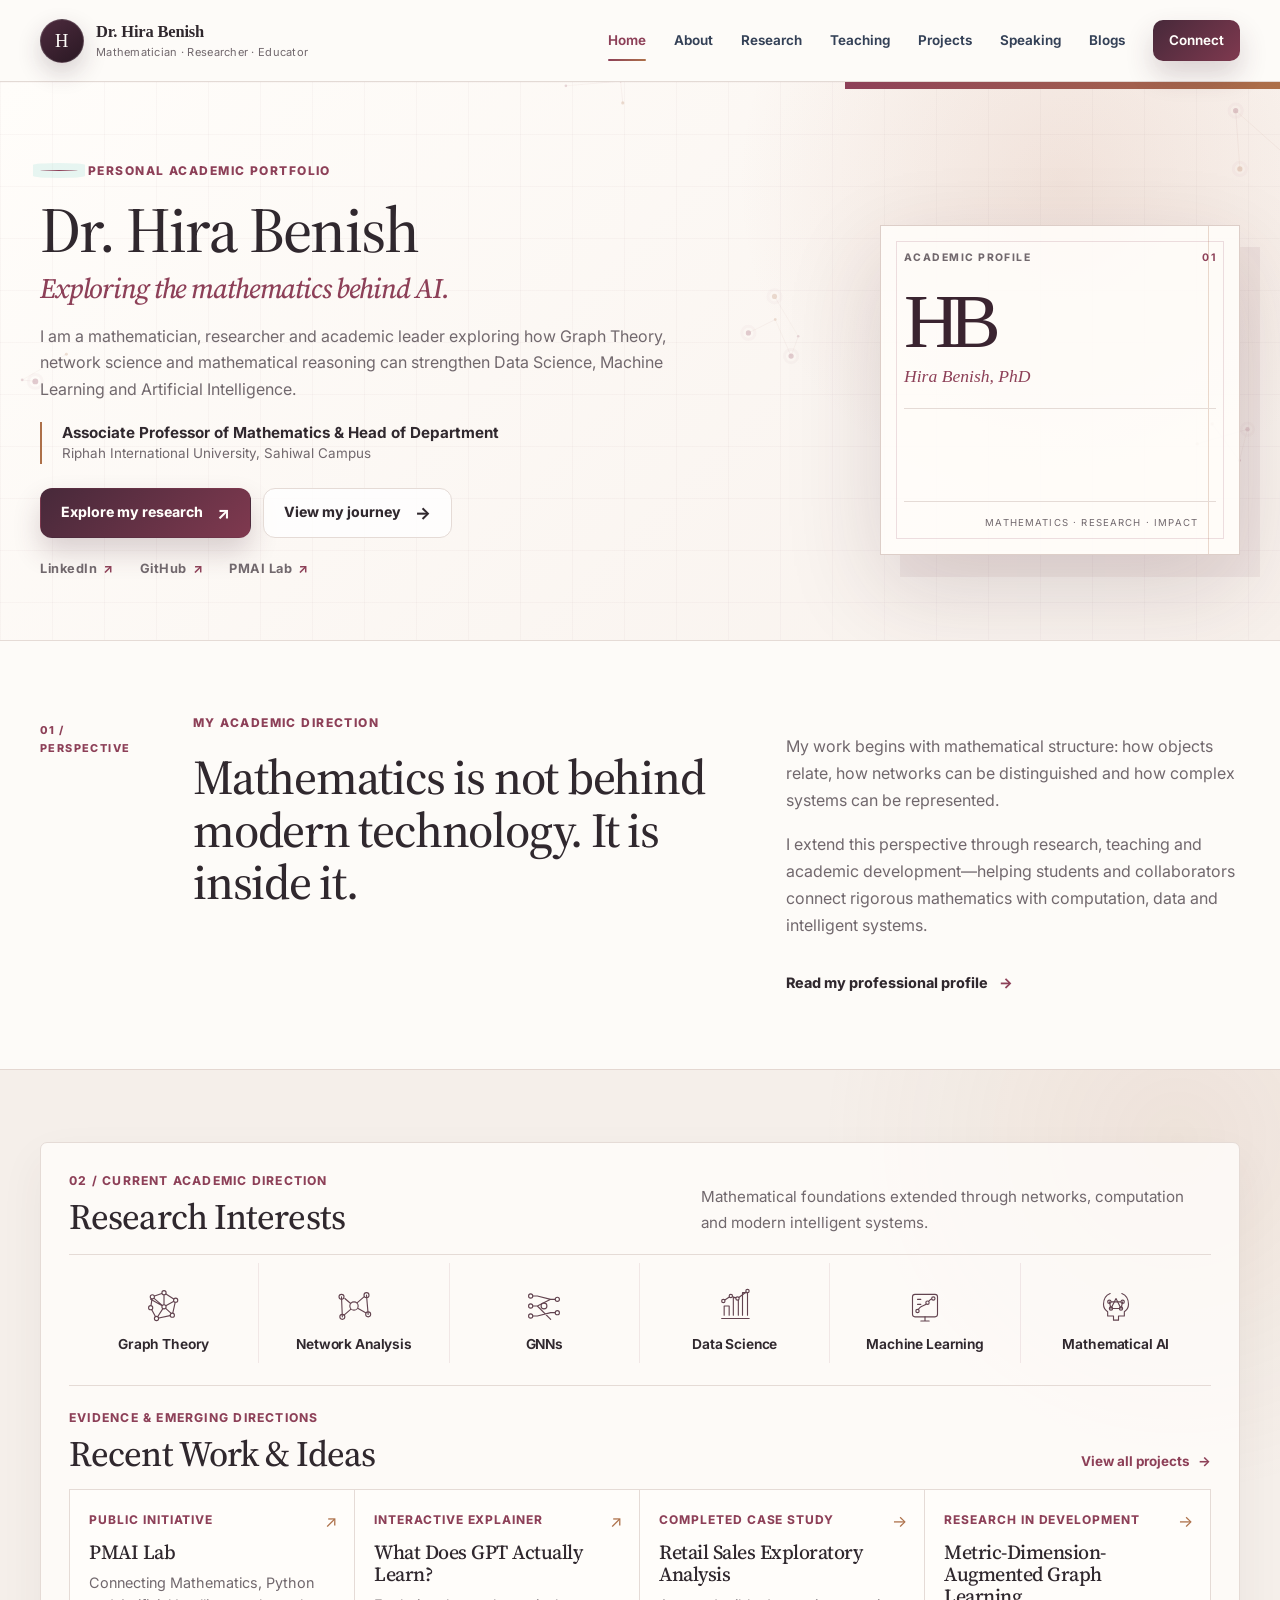
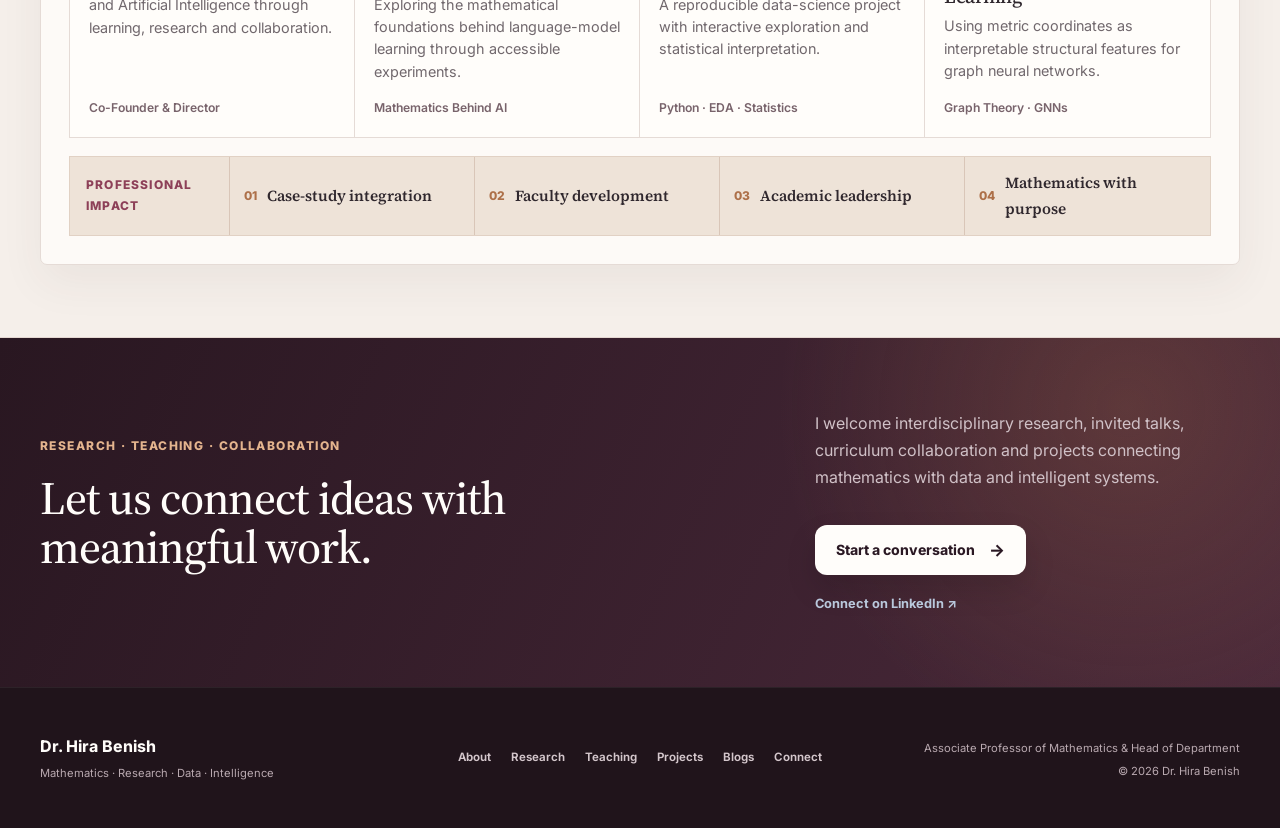
==== commit 026ffeb2: "Replace homepage sections with compact work overview" ====
--- a/index.html
+++ b/index.html
@@ -17,6 +17,7 @@
     <link rel="preconnect" href="https://fonts.gstatic.com" crossorigin>
     <link href="https://fonts.googleapis.com/css2?family=Inter:wght@400;500;600;700&amp;family=Source+Serif+4:opsz,wght@8..60,500;8..60,600&amp;display=swap" rel="stylesheet">
     <link rel="stylesheet" href="css/style.css?v=17">
+    <link rel="stylesheet" href="css/home-overview.css?v=1">
     <script type="application/ld+json">
     {
         "@context": "https://schema.org",
@@ -70,31 +71,63 @@
             </div>
         </section>
 
-        <section class="home-focus section-pad" id="featured">
-            <div class="container">
-                <div class="editorial-heading" data-reveal><p><span>02</span> Current focus</p><h2>One research question, viewed from several mathematical angles.</h2></div>
-                <div class="focus-editorial-grid">
-                    <article class="focus-feature" data-reveal data-tilt><div class="focus-meta"><span>Research in development</span><b>Graph learning</b></div><p class="focus-equation" aria-hidden="true">r(v | W)</p><h3>Metric Dimension for Graph Learning</h3><p>I am investigating metric-coordinate features from resolving sets as a mathematically interpretable way to improve node representation and structural awareness in neural networks and GNNs.</p><a class="card-link" href="research.html">Follow the research direction <span>↗</span></a></article>
-                    <div class="focus-notes" data-reveal data-delay="100"><article><span>Foundation</span><h3>Graph Theory</h3><p>Distance, resolving sets and distinguishing parameters.</p></article><article><span>Bridge</span><h3>Representation</h3><p>Turning network position into informative coordinates.</p></article><article><span>Direction</span><h3>Mathematical AI</h3><p>Adding structural reasoning to modern learning systems.</p></article></div>
+        <section class="home-overview section-pad" id="featured">
+            <div class="container overview-panel">
+                <header class="overview-heading" data-reveal>
+                    <div><p class="overview-index">02 / Current academic direction</p><h2>Research Interests</h2></div>
+                    <p>Mathematical foundations extended through networks, computation and modern intelligent systems.</p>
+                </header>
+
+                <ul class="interest-grid" aria-label="Research interests">
+                    <li data-reveal>
+                        <svg class="interest-icon" viewBox="0 0 48 48" aria-hidden="true"><path d="M10 13 24 8l14 9-4 18-19 4-7-13Z"/><path d="m10 13 14 12 14-8M24 8v17m-16-9 16 9 10 9M15 39l9-14"/><circle class="interest-node" cx="10" cy="13" r="2.5"/><circle class="interest-node" cx="24" cy="8" r="2.5"/><circle class="interest-node" cx="38" cy="17" r="2.5"/><circle class="interest-node" cx="34" cy="35" r="2.5"/><circle class="interest-node" cx="15" cy="39" r="2.5"/><circle class="interest-node" cx="8" cy="26" r="2.5"/><circle class="interest-node" cx="24" cy="25" r="2.5"/></svg>
+                        <strong>Graph Theory</strong>
+                    </li>
+                    <li data-reveal data-delay="40">
+                        <svg class="interest-icon" viewBox="0 0 48 48" aria-hidden="true"><circle cx="24" cy="24" r="5"/><circle class="interest-node" cx="9" cy="13" r="3"/><circle class="interest-node" cx="39" cy="11" r="3"/><circle class="interest-node" cx="41" cy="34" r="3"/><circle class="interest-node" cx="10" cy="37" r="3"/><path d="m13 15 7 6m8-1 8-7m-7 14 9 5m-18-4-8 7M9 13l1 24m29-26 2 23"/></svg>
+                        <strong>Network Analysis</strong>
+                    </li>
+                    <li data-reveal data-delay="80">
+                        <svg class="interest-icon" viewBox="0 0 48 48" aria-hidden="true"><path d="M8 12h8m-8 12h8M8 36h8m16-20h8m-8 16h8M16 12l16 4M16 24l16-8m-16 8 16 16m-16-4 16-4"/><circle class="interest-node" cx="8" cy="12" r="2.5"/><circle class="interest-node" cx="8" cy="24" r="2.5"/><circle class="interest-node" cx="8" cy="36" r="2.5"/><circle class="interest-node" cx="24" cy="24" r="3.5"/><circle class="interest-node" cx="40" cy="16" r="2.5"/><circle class="interest-node" cx="40" cy="32" r="2.5"/></svg>
+                        <strong>GNNs</strong>
+                    </li>
+                    <li data-reveal data-delay="120">
+                        <svg class="interest-icon" viewBox="0 0 48 48" aria-hidden="true"><path d="M8 39h33M11 35V24h6v11m5 0V14h6v21m5 0V8h6v27"/><path d="m10 18 9-6 8 3L39 6"/><circle class="interest-node" cx="10" cy="18" r="2"/><circle class="interest-node" cx="19" cy="12" r="2"/><circle class="interest-node" cx="27" cy="15" r="2"/><circle class="interest-node" cx="39" cy="6" r="2"/></svg>
+                        <strong>Data Science</strong>
+                    </li>
+                    <li data-reveal data-delay="160">
+                        <svg class="interest-icon" viewBox="0 0 48 48" aria-hidden="true"><rect x="9" y="10" width="30" height="27" rx="3"/><path d="M15 30c4-9 8-4 12-10 3-4 5-5 7-5M15 16h4m-4 6h4"/><circle class="interest-node" cx="15" cy="30" r="2"/><circle class="interest-node" cx="27" cy="20" r="2"/><circle class="interest-node" cx="34" cy="15" r="2"/><path d="M19 42h10M24 37v5"/></svg>
+                        <strong>Machine Learning</strong>
+                    </li>
+                    <li data-reveal data-delay="200">
+                        <svg class="interest-icon" viewBox="0 0 48 48" aria-hidden="true"><path d="M17 9c-5 2-8 7-8 13 0 4 2 7 5 9v5h7m10-27c5 2 8 7 8 13 0 4-2 7-5 9v5h-7M16 19h16M18 27h12M21 36v5h6v-5"/><circle class="interest-node" cx="16" cy="19" r="2"/><circle class="interest-node" cx="32" cy="19" r="2"/><circle class="interest-node" cx="18" cy="27" r="2"/><circle class="interest-node" cx="30" cy="27" r="2"/><path d="m16 19 2 8 6-12 6 12 2-8"/></svg>
+                        <strong>Mathematical AI</strong>
+                    </li>
+                </ul>
+
+                <div class="recent-work-heading" data-reveal>
+                    <div><p class="overview-index">Evidence &amp; emerging directions</p><h2>Recent Work &amp; Ideas</h2></div>
+                    <a href="projects.html">View all projects <span>→</span></a>
                 </div>
-            </div>
-        </section>
 
-        <section class="home-practice section-pad">
-            <div class="container practice-grid">
-                <div class="teaching-ledger" data-reveal><div class="ledger-heading"><span>03</span><p>Teaching</p></div><h2>Concept first.<br>Computation with purpose.</h2><p>My courses balance mathematical understanding with Python, visualization, experimentation and real-world application.</p><ol><li><span>01</span>Linear Algebra for Machine Learning</li><li><span>02</span>Python for Mathematics</li><li><span>03</span>Discrete Structures</li><li><span>04</span>Calculus &amp; Analytical Geometry</li></ol><a class="text-link" href="teaching.html">Explore teaching <span>→</span></a></div>
-                <div class="leadership-profile" id="program-leadership" data-reveal data-delay="100"><div class="ledger-heading"><span>04</span><p>Academic leadership</p></div><blockquote>Building academic structures that make mathematics relevant, accessible and future-facing.</blockquote><div class="leadership-record"><article><span>Current roles</span><h3>Associate Professor &amp; Head of Department</h3><p>Riphah International University, Sahiwal Campus</p></article><article><span>Institutional responsibility</span><h3>Tarbiyah Head &amp; Exam Superintendent</h3><p>Values-led development, examination quality and academic responsibility.</p></article><article><span>Public initiative</span><h3>Co-Founder &amp; Director, PMAI Lab</h3><p>Learning, research and collaboration across Mathematics, Python and AI.</p></article></div><a class="text-link" href="about.html">View complete experience <span>→</span></a></div>
-            </div>
-        </section>
+                <div class="recent-work-grid">
+                    <a class="recent-work-card" href="https://pmai.online" target="_blank" rel="noopener noreferrer" data-reveal>
+                        <span class="work-type">Public initiative</span><h3>PMAI Lab</h3><p>Connecting Mathematics, Python and Artificial Intelligence through learning, research and collaboration.</p><small>Co-Founder &amp; Director</small><i aria-hidden="true">↗</i>
+                    </a>
+                    <a class="recent-work-card" href="https://pmai.online/blogs/what-does-gpt-actually-learn/" target="_blank" rel="noopener noreferrer" data-reveal data-delay="60">
+                        <span class="work-type">Interactive explainer</span><h3>What Does GPT Actually Learn?</h3><p>Exploring the mathematical foundations behind language-model learning through accessible experiments.</p><small>Mathematics Behind AI</small><i aria-hidden="true">↗</i>
+                    </a>
+                    <a class="recent-work-card" href="projects/retail-sales-analysis/" data-reveal data-delay="120">
+                        <span class="work-type">Completed case study</span><h3>Retail Sales Exploratory Analysis</h3><p>A reproducible data-science project with interactive exploration and statistical interpretation.</p><small>Python · EDA · Statistics</small><i aria-hidden="true">→</i>
+                    </a>
+                    <a class="recent-work-card" href="research.html" data-reveal data-delay="180">
+                        <span class="work-type">Research in development</span><h3>Metric-Dimension-Augmented Graph Learning</h3><p>Using metric coordinates as interpretable structural features for graph neural networks.</p><small>Graph Theory · GNNs</small><i aria-hidden="true">→</i>
+                    </a>
+                </div>
 
-        <section class="home-development section-pad">
-            <div class="container">
-                <div class="editorial-heading" data-reveal><p><span>05</span> Development in practice</p><h2>Building pathways from mathematics to data and AI.</h2></div>
-                <div class="development-grid development-weave">
-                    <article data-reveal><span>Academic programme</span><h3>BS Mathematics with Data Analytics</h3><p>A contemporary degree pathway combining mathematical foundations with Python, analytics, projects and industry exposure.</p></article>
-                    <article data-reveal data-delay="60"><span>Curriculum bridge</span><h3>Mathematics for Modern Technologies</h3><p>Teaching and learning design that connects Linear Algebra, Graph Theory and computation with Data Science, Machine Learning and AI.</p></article>
-                    <article data-reveal data-delay="120"><span>Faculty development</span><h3>Python &amp; Applied Learning</h3><p>Practical workshops and learning initiatives that help educators and students build computational confidence.</p></article>
-                    <article data-reveal data-delay="180"><span>Current work</span><h3>Mathematics Behind AI</h3><p>Interactive explanations and experiments connecting mathematical ideas with parameters, learning, probability, optimization and intelligent systems.</p><a class="text-link" href="blogs.html">Explore the blog <span>↗</span></a></article>
+                <div class="professional-impact" aria-label="Professional impact" data-reveal>
+                    <p>Professional impact</p>
+                    <ul><li><span>01</span>Case-study integration</li><li><span>02</span>Faculty development</li><li id="program-leadership"><span>03</span>Academic leadership</li><li><span>04</span>Mathematics with purpose</li></ul>
                 </div>
             </div>
         </section>
--- a/css/style.css
+++ b/css/style.css
@@ -1,6 +1,3 @@
-Warning: truncated output (original token count: 36951)
-Total output lines: 7173
-
 :root {
     --navy-950: #061426;
     --navy-900: #081b34;
@@ -2899,7 +2896,1429 @@
 }
 
 .engagement-timeline b {
-    color: v…6951 tokens truncated…: 0.9;
+    color: var(--muted);
+    font-size: 0.7rem;
+}
+
+.engagement-timeline h3 {
+    margin: 0;
+    font-size: 1.16rem;
+}
+
+.engagement-timeline > article > p {
+    color: var(--muted);
+    font-size: 0.82rem;
+}
+
+.audience-grid {
+    display: grid;
+    grid-template-columns: repeat(2, 1fr);
+    gap: 12px;
+}
+
+.audience-grid span {
+    padding: 20px;
+    color: #d1ddec;
+    background: rgba(255, 255, 255, 0.06);
+    border: 1px solid rgba(255, 255, 255, 0.1);
+    border-radius: 14px;
+    font-size: 0.84rem;
+    font-weight: 700;
+}
+
+/* Contact page */
+
+.contact-hero {
+    position: relative;
+    overflow: hidden;
+    padding: 110px 0;
+    color: var(--white);
+    background:
+        radial-gradient(circle at 80% 18%, rgba(47, 109, 246, 0.35), transparent 30%),
+        radial-gradient(circle at 12% 90%, rgba(23, 184, 164, 0.22), transparent 28%),
+        var(--navy-950);
+}
+
+.contact-grid {
+    opacity: 0.3;
+}
+
+.contact-hero-layout {
+    position: relative;
+    display: grid;
+    grid-template-columns: minmax(0, 1fr) minmax(330px, 0.55fr);
+    align-items: center;
+    min-height: 500px;
+    gap: 80px;
+}
+
+.contact-hero h1 {
+    max-width: 860px;
+    margin-bottom: 28px;
+    color: var(--white);
+    font-size: clamp(3.3rem, 6vw, 6rem);
+    letter-spacing: -0.055em;
+}
+
+.contact-hero-layout > div:first-child > p:last-child {
+    max-width: 760px;
+    color: #afc1d7;
+    font-size: 1.06rem;
+}
+
+.contact-signal {
+    position: relative;
+    display: grid;
+    width: min(100%, 390px);
+    aspect-ratio: 1;
+    place-items: center;
+    justify-self: center;
+}
+
+.signal-core {
+    z-index: 3;
+    display: grid;
+    width: 92px;
+    height: 92px;
+    place-items: center;
+    color: var(--white);
+    background: linear-gradient(135deg, var(--blue), var(--violet));
+    border: 2px solid var(--teal-light);
+    border-radius: 28px;
+    box-shadow: 0 20px 50px rgba(47, 109, 246, 0.3);
+    font-weight: 800;
+}
+
+.contact-signal .ring {
+    position: absolute;
+    border: 1px solid rgba(119, 234, 220, 0.2);
+    border-radius: 50%;
+}
+
+.contact-signal .r1 { inset: 32%; }
+.contact-signal .r2 { inset: 19%; border-style: dashed; animation: orbitRotate 28s linear infinite; }
+.contact-signal .r3 { inset: 5%; border-color: rgba(116, 165, 255, 0.17); }
+
+.signal-point {
+    position: absolute;
+    padding: 7px 11px;
+    color: #d1dfef;
+    background: rgba(255, 255, 255, 0.08);
+    border: 1px solid rgba(255, 255, 255, 0.12);
+    border-radius: 999px;
+    font-size: 0.67rem;
+    font-weight: 700;
+}
+
+.signal-point.p1 { top: 9%; left: 33%; }
+.signal-point.p2 { right: -1%; bottom: 20%; }
+.signal-point.p3 { bottom: 13%; left: 1%; }
+
+.contact-card-grid a {
+    display: flex;
+    min-height: 330px;
+    padding: 32px;
+    flex-direction: column;
+    background: var(--white);
+    border: 1px solid var(--line);
+    border-radius: var(--radius-md);
+    transition: transform 0.25s ease, box-shadow 0.25s ease;
+}
+
+.contact-card-grid a:hover {
+    box-shadow: var(--shadow-lg);
+    transform: translateY(-7px);
+}
+
+.contact-card-grid a > span {
+    color: var(--blue);
+    font-size: 0.68rem;
+    font-weight: 800;
+    letter-spacing: 0.1em;
+    text-transform: uppercase;
+}
+
+.contact-card-grid strong {
+    margin: 55px 0 15px;
+    color: var(--ink);
+    font-size: 1.35rem;
+}
+
+.contact-card-grid p {
+    color: var(--muted);
+    font-size: 0.87rem;
+}
+
+.contact-card-grid b {
+    margin-top: auto;
+    color: var(--blue);
+    font-size: 0.78rem;
+}
+
+.collaboration-list {
+    display: grid;
+    gap: 12px;
+}
+
+.collaboration-list article {
+    display: grid;
+    grid-template-columns: 45px 1fr;
+    padding: 23px;
+    gap: 18px;
+    background: rgba(255, 255, 255, 0.06);
+    border: 1px solid rgba(255, 255, 255, 0.1);
+    border-radius: 16px;
+}
+
+.collaboration-list article > span {
+    display: grid;
+    width: 40px;
+    height: 40px;
+    place-items: center;
+    color: var(--navy-950);
+    background: var(--teal-light);
+    border-radius: 50%;
+    font-size: 0.65rem;
+    font-weight: 800;
+}
+
+.collaboration-list h3 {
+    margin-bottom: 7px;
+    color: var(--white);
+    font-size: 1.08rem;
+}
+
+.collaboration-list p {
+    color: #9fb2ca;
+    font-size: 0.8rem;
+}
+
+.affiliation-section {
+    background: var(--white);
+}
+
+.affiliation-shell {
+    display: grid;
+    grid-template-columns: minmax(0, 1fr) auto;
+    padding: 44px 48px;
+    align-items: center;
+    gap: 60px;
+    background: linear-gradient(135deg, #f4f9ff, #f6fbfa);
+    border: 1px solid var(--line);
+    border-radius: var(--radius-lg);
+}
+
+.affiliation-shell span {
+    color: var(--blue);
+    font-size: 0.68rem;
+    font-weight: 800;
+    letter-spacing: 0.11em;
+    text-transform: uppercase;
+}
+
+.affiliation-shell h2 {
+    margin: 12px 0 5px;
+    font-size: 2.2rem;
+}
+
+.affiliation-shell p {
+    color: var(--muted);
+}
+
+.affiliation-shell > div:last-child {
+    display: flex;
+    flex-direction: column;
+    gap: 8px;
+}
+
+.affiliation-shell strong {
+    padding: 8px 12px;
+    color: #435978;
+    background: var(--white);
+    border: 1px solid var(--line);
+    border-radius: 10px;
+    font-size: 0.76rem;
+}
+
+.error-layout {
+    position: relative;
+    display: flex;
+    min-height: 72vh;
+    max-width: 900px;
+    justify-content: center;
+    flex-direction: column;
+}
+
+.error-layout h1 {
+    max-width: 760px;
+    margin-bottom: 22px;
+    color: var(--white);
+    font-size: clamp(3.2rem, 7vw, 6.2rem);
+}
+
+.error-layout > p:not(.eyebrow) {
+    max-width: 650px;
+    color: #afc1d7;
+}
+
+@media (max-width: 900px) {
+    .page-hero-layout,
+    .contact-hero-layout {
+        grid-template-columns: 1fr;
+        gap: 55px;
+    }
+
+    .profile-constellation,
+    .research-hero-visual,
+    .teaching-hero-visual,
+    .speaking-hero-visual,
+    .contact-signal {
+        width: min(100%, 430px);
+    }
+
+    .profile-intro-grid,
+    .values-layout,
+    .method-layout,
+    .learning-path-layout,
+    .audience-layout,
+    .collaboration-layout,
+    .featured-engagement-layout {
+        grid-template-columns: 1fr;
+        gap: 45px;
+    }
+
+    .profile-facts,
+    .question-grid,
+    .resource-grid,
+    .engagement-grid {
+        grid-template-columns: repeat(2, 1fr);
+    }
+
+    .profile-facts article:nth-child(2)::after {
+        display: none;
+    }
+
+    .profile-facts article:nth-child(n+3) {
+        border-top: 1px solid var(--line);
+    }
+
+    .arc-grid,
+    .course-card-grid,
+    .contact-card-grid {
+        grid-template-columns: repeat(2, 1fr);
+    }
+
+    .arc-grid article:last-child,
+    .contact-card-grid a:last-child {
+        grid-column: 1 / -1;
+    }
+
+    .course-card-grid article {
+        min-height: 340px;
+    }
+
+    .publication-list-layout {
+        grid-template-columns: 1fr;
+        gap: 45px;
+    }
+
+    .project-card-wide {
+        grid-template-columns: 1fr;
+    }
+
+    .project-card-wide .project-visual {
+        min-height: 300px;
+        border-right: 0;
+        border-bottom: 1px solid var(--line);
+    }
+
+    .principle-strip {
+        grid-template-columns: repeat(2, 1fr);
+    }
+
+    .engagement-timeline article {
+        grid-template-columns: 150px minmax(200px, 0.65fr) minmax(0, 1fr);
+        gap: 20px;
+    }
+
+    .page-cta-shell,
+    .affiliation-shell {
+        grid-template-columns: 1fr;
+        gap: 35px;
+    }
+
+    .page-cta-shell > div:last-child {
+        align-items: flex-start;
+    }
+}
+
+@media (max-width: 680px) {
+    .page-hero,
+    .contact-hero {
+        padding: 72px 0;
+    }
+
+    .page-hero-layout,
+    .contact-hero-layout {
+        min-height: auto;
+    }
+
+    .page-hero h1,
+    .contact-hero h1 {
+        font-size: clamp(2.75rem, 13.5vw, 4rem);
+    }
+
+    .profile-constellation,
+    .research-hero-visual,
+    .teaching-hero-visual,
+    .speaking-hero-visual,
+    .contact-signal {
+        width: min(100%, 350px);
+    }
+
+    .profile-facts,
+    .detail-card-grid,
+    .value-list,
+    .arc-grid,
+    .question-grid,
+    .course-card-grid,
+    .learning-steps,
+    .resource-grid,
+    .project-grid,
+    .principle-strip,
+    .engagement-grid,
+    .audience-grid,
+    .contact-card-grid {
+        grid-template-columns: 1fr;
+    }
+
+    .profile-facts article:not(:last-child)::after {
+        display: none;
+    }
+
+    .profile-facts article:nth-child(n+2) {
+        border-top: 1px solid var(--line);
+    }
+
+    .experience-timeline::before {
+        display: none;
+    }
+
+    .experience-timeline article {
+        grid-template-columns: 1fr;
+        padding: 24px;
+        gap: 20px;
+    }
+
+    .timeline-marker {
+        justify-content: flex-start;
+    }
+
+    .timeline-marker::after {
+        display: none;
+    }
+
+    .arc-grid article:last-child,
+    .contact-card-grid a:last-child {
+        grid-column: auto;
+    }
+
+    .method-flow {
+        align-items: stretch;
+        flex-direction: column;
+    }
+
+    .method-flow article {
+        width: 100%;
+        min-height: 115px;
+    }
+
+    .method-flow > i {
+        align-self: center;
+        transform: rotate(90deg);
+    }
+
+    .publication-list article {
+        grid-template-columns: 1fr;
+        gap: 15px;
+    }
+
+    .publication-list b {
+        text-align: left;
+    }
+
+    .project-card-wide {
+        grid-column: auto;
+    }
+
+    .project-card-wide .project-content,
+    .project-content {
+        padding: 25px;
+    }
+
+    .project-card-wide h3 {
+        font-size: 1.55rem;
+    }
+
+    .project-meta {
+        align-items: flex-start;
+        flex-direction: column;
+    }
+
+    .engagement-timeline article {
+        grid-template-columns: 1fr;
+        gap: 15px;
+    }
+
+    .event-terminal code {
+        padding: 25px;
+        font-size: 0.78rem;
+    }
+
+    .page-cta-shell,
+    .affiliation-shell {
+        padding: 30px 24px;
+    }
+
+    .page-cta-shell .button {
+        width: 100%;
+    }
+}
+
+/* Motion */
+
+.motion-ready [data-reveal] {
+    opacity: 0;
+    transform: translateY(26px);
+    transition: opacity 0.7s ease, transform 0.7s cubic-bezier(0.2, 0.75, 0.2, 1);
+    transition-delay: var(--reveal-delay, 0ms);
+}
+
+.motion-ready [data-reveal].is-visible {
+    opacity: 1;
+    transform: translateY(0);
+}
+
+@keyframes statusPulse {
+    0%, 100% { transform: scale(1); opacity: 1; }
+    50% { transform: scale(0.72); opacity: 0.65; }
+}
+
+@keyframes orbitRotate {
+    to { transform: rotate(360deg); }
+}
+
+@keyframes orbitRotateReverse {
+    to { transform: rotate(-360deg); }
+}
+
+@keyframes signalMove {
+    to { stroke-dashoffset: -108; }
+}
+
+@keyframes landmarkPulse {
+    0%, 100% { transform: scale(1); opacity: 1; }
+    50% { transform: scale(1.22); opacity: 0.55; }
+}
+
+@keyframes coreBreathe {
+    0%, 100% { transform: scale(0.94); opacity: 0.35; }
+    50% { transform: scale(1.08); opacity: 0.58; }
+}
+
+/* Responsive */
+
+@media (max-width: 1080px) {
+    .primary-nav {
+        gap: 18px;
+    }
+
+    .primary-nav a {
+        font-size: 0.78rem;
+    }
+
+    .hero-layout {
+        grid-template-columns: minmax(0, 1fr) minmax(390px, 0.78fr);
+        gap: 24px;
+    }
+
+    .hero h1 {
+        font-size: clamp(3.2rem, 5.6vw, 4.8rem);
+    }
+
+    .coordinate-card {
+        right: 0;
+    }
+
+    .research-layout,
+    .teaching-layout {
+        gap: 65px;
+    }
+
+    .publication-shell {
+        grid-template-columns: minmax(0, 1fr) 170px;
+    }
+
+    .publication-shell > .button {
+        grid-column: 1 / -1;
+        justify-self: start;
+    }
+}
+
+@media (max-width: 900px) {
+    :root {
+        --header-height: 74px;
+    }
+
+    .section-pad {
+        padding: 88px 0;
+    }
+
+    .container {
+        width: min(calc(100% - 36px), var(--container));
+    }
+
+    .nav-shell {
+        position: relative;
+        flex-wrap: wrap;
+    }
+
+    .primary-nav {
+        width: 100%;
+        padding: 14px 0 18px;
+        flex-wrap: wrap;
+        gap: 12px 20px;
+        background: var(--white);
+    }
+
+    body.nav-enhanced .nav-toggle {
+        display: grid;
+    }
+
+    body.nav-enhanced .primary-nav {
+        position: absolute;
+        top: calc(100% + 1px);
+        right: -18px;
+        left: -18px;
+        display: none;
+        width: auto;
+        padding: 18px;
+        align-items: stretch;
+        flex-direction: column;
+        background: rgba(255, 255, 255, 0.98);
+        border-bottom: 1px solid var(--line);
+        box-shadow: 0 20px 35px rgba(7, 26, 51, 0.12);
+    }
+
+    body.nav-enhanced .primary-nav.is-open {
+        display: flex;
+    }
+
+    body.nav-enhanced .primary-nav a {
+        padding: 10px 12px;
+        font-size: 0.9rem;
+    }
+
+    body.nav-enhanced .primary-nav a::after {
+        display: none;
+    }
+
+    body.nav-enhanced .primary-nav .nav-cta {
+        text-align: center;
+    }
+
+    .hero {
+        padding-top: 74px;
+    }
+
+    .hero-layout {
+        grid-template-columns: 1fr;
+        gap: 64px;
+    }
+
+    .hero-copy {
+        max-width: 760px;
+    }
+
+    .hero h1 {
+        max-width: 760px;
+    }
+
+    .hero-visual {
+        width: min(100%, 580px);
+    }
+
+    .credibility-row {
+        grid-template-columns: repeat(3, 1fr);
+        margin-top: 70px;
+    }
+
+    .credibility-row > div:nth-child(3)::after {
+        display: none;
+    }
+
+    .credibility-row > div:nth-child(n+4) {
+        border-top: 1px solid var(--line);
+    }
+
+    .identity-layout,
+    .research-layout,
+    .teaching-layout {
+        grid-template-columns: 1fr;
+        gap: 48px;
+    }
+
+    .identity-copy {
+        max-width: 700px;
+        padding-top: 0;
+    }
+
+    .principle-grid,
+    .featured-grid {
+        grid-template-columns: 1fr 1fr;
+    }
+
+    .principle-card:last-child,
+    .work-card:last-child {
+        grid-column: 1 / -1;
+    }
+
+    .work-card:last-child {
+        min-height: 470px;
+    }
+
+    .research-map {
+        max-width: 720px;
+    }
+
+    .teaching-copy {
+        max-width: 720px;
+    }
+
+    .leadership-grid {
+        grid-template-columns: 1fr;
+    }
+
+    .publication-shell {
+        grid-template-columns: minmax(0, 1fr) 150px;
+        padding: 40px;
+    }
+
+    .publication-orbit {
+        width: 145px;
+        height: 145px;
+    }
+
+    .publication-orbit span:nth-child(1) { left: 57px; }
+
+    .connect-shell {
+        grid-template-columns: 1fr;
+        align-items: start;
+        gap: 38px;
+    }
+
+    .connect-actions {
+        align-items: flex-start;
+    }
+
+    .footer-layout {
+        grid-template-columns: 1fr;
+        gap: 26px;
+        text-align: center;
+    }
+
+    .footer-meta {
+        text-align: center;
+    }
+}
+
+@media (max-width: 680px) {
+    .container {
+        width: min(calc(100% - 28px), var(--container));
+    }
+
+    .section-pad {
+        padding: 74px 0;
+    }
+
+    .brand-copy small {
+        display: none;
+    }
+
+    .hero {
+        padding-top: 56px;
+    }
+
+    .eyebrow {
+        align-items: flex-start;
+        font-size: 0.66rem;
+    }
+
+    .hero h1 {
+        font-size: clamp(2.85rem, 14vw, 4rem);
+    }
+
+    .hero-intro {
+        font-size: 0.99rem;
+    }
+
+    .hero-actions {
+        align-items: stretch;
+        flex-direction: column;
+    }
+
+    .hero-actions .button {
+        width: 100%;
+    }
+
+    .hero-links {
+        gap: 18px;
+    }
+
+    .hero-visual-wrap {
+        margin: 0 -4px;
+    }
+
+    .hero-visual {
+        width: min(100%, 440px);
+    }
+
+    .visual-status {
+        top: 5%;
+        left: 4%;
+        font-size: 0.52rem;
+    }
+
+    .coordinate-card {
+        right: 0;
+        bottom: 2%;
+        min-width: 190px;
+        padding: 12px 14px;
+    }
+
+    .coordinate-card strong {
+        font-size: 1rem;
+    }
+
+    .orbit-token text {
+        font-size: 10px;
+    }
+
+    .credibility-row {
+        grid-template-columns: 1fr 1fr;
+        margin-top: 62px;
+    }
+
+    .credibility-row > div {
+        min-height: 78px;
+        padding: 15px;
+    }
+
+    .credibility-row > div:nth-child(2)::after,
+    .credibility-row > div:nth-child(4)::after {
+        display: none;
+    }
+
+    .credibility-row > div:nth-child(3)::after {
+        display: block;
+    }
+
+    .credibility-row > div:nth-child(n+3) {
+        border-top: 1px solid var(--line);
+    }
+
+    .credibility-row > div:last-child {
+        grid-column: 1 / -1;
+    }
+
+    .credibility-row > div:last-child::after {
+        display: none;
+    }
+
+    .section-heading h2,
+    .split-heading h2,
+    .teaching-copy h2,
+    .research-intro h2 {
+        font-size: clamp(2.15rem, 10vw, 3.15rem);
+    }
+
+    .split-heading {
+        grid-template-columns: 1fr;
+        margin-bottom: 42px;
+        gap: 20px;
+    }
+
+    .principle-grid,
+    .featured-grid {
+        grid-template-columns: 1fr;
+        margin-top: 50px;
+    }
+
+    .principle-card:last-child,
+    .work-card:last-child {
+        grid-column: auto;
+    }
+
+    .work-card,
+    .work-card:last-child {
+        min-height: 500px;
+        padding: 25px;
+    }
+
+    .research-map {
+        padding-left: 40px;
+    }
+
+    .research-map article::before {
+        left: -36px;
+    }
+
+    .course-stack article {
+        grid-template-columns: 38px minmax(0, 1fr);
+        padding: 18px;
+    }
+
+    .course-stack article > b {
+        display: none;
+    }
+
+    .leadership-feature {
+        padding: 28px;
+    }
+
+    .leadership-list article {
+        padding: 24px;
+    }
+
+    .publication-home {
+        padding: 70px 0;
+    }
+
+    .publication-shell {
+        grid-template-columns: 1fr;
+        padding: 30px 24px;
+        gap: 30px;
+    }
+
+    .publication-orbit {
+        display: none;
+    }
+
+    .publication-shell > .button {
+        grid-column: auto;
+        width: 100%;
+    }
+
+    .connect-shell h2 {
+        font-size: clamp(2.65rem, 12vw, 4rem);
+    }
+}
+
+@media (prefers-reduced-motion: reduce) {
+    html {
+        scroll-behavior: auto;
+    }
+
+    *,
+    *::before,
+    *::after {
+        animation-duration: 0.01ms !important;
+        animation-iteration-count: 1 !important;
+        transition-duration: 0.01ms !important;
+    }
+
+    .hero-visual {
+        transform: none !important;
+    }
+}
+
+/* =========================================================
+   PERSONAL EDITORIAL IDENTITY — V11
+   A warm academic palette distinct from PMAI Lab.
+========================================================= */
+
+:root {
+    --navy-950: #2a1823;
+    --navy-900: #37202e;
+    --navy-800: #4b2b3e;
+    --ink: #30282e;
+    --muted: #71686d;
+    --muted-light: #cbbdc3;
+    --line: #e5dbd6;
+    --surface: #f7f2ed;
+    --surface-blue: #f3eae7;
+    --white: #fffdfa;
+    --blue: #8d4058;
+    --blue-light: #c87f90;
+    --teal: #ad7049;
+    --teal-light: #e4b48e;
+    --violet: #68516d;
+    --violet-light: #bda5c0;
+    --shadow-sm: 0 14px 36px rgba(66, 38, 49, 0.08);
+    --shadow-lg: 0 34px 90px rgba(60, 32, 45, 0.16);
+}
+
+body {
+    background: #fdfbf8;
+}
+
+h1,
+h2,
+h3,
+h4,
+blockquote {
+    font-family: Georgia, "Times New Roman", serif;
+    font-weight: 500;
+    letter-spacing: -0.035em;
+}
+
+.site-header {
+    background: rgba(253, 251, 248, 0.9);
+    border-color: rgba(221, 210, 205, 0.82);
+}
+
+.site-header.is-scrolled {
+    background: rgba(253, 251, 248, 0.97);
+    box-shadow: 0 8px 30px rgba(61, 37, 48, 0.08);
+}
+
+.brand-mark {
+    background: linear-gradient(145deg, #4d2b3e, #2a1823);
+    border-radius: 50%;
+    box-shadow: 0 10px 24px rgba(55, 32, 46, 0.2);
+    font-family: Georgia, "Times New Roman", serif;
+    font-size: 1.16rem;
+    font-weight: 500;
+}
+
+.brand-copy strong {
+    font-family: Georgia, "Times New Roman", serif;
+    font-size: 1.03rem;
+    font-weight: 600;
+}
+
+.primary-nav a:not(.nav-cta)::after {
+    background: linear-gradient(90deg, var(--blue), var(--teal));
+}
+
+.primary-nav .nav-cta,
+.button-primary {
+    background: linear-gradient(135deg, #47293a, #7f394f);
+    box-shadow: 0 14px 28px rgba(75, 39, 55, 0.2);
+}
+
+.button-primary:hover {
+    box-shadow: 0 18px 36px rgba(75, 39, 55, 0.28);
+}
+
+.button,
+.primary-nav,
+.eyebrow,
+.section-kicker,
+.card-eyebrow,
+.work-type {
+    font-family: "Segoe UI", Inter, Arial, sans-serif;
+}
+
+::selection {
+    color: var(--white);
+    background: var(--blue);
+}
+
+:focus-visible {
+    outline-color: rgba(141, 64, 88, 0.48);
+}
+
+.connect-home {
+    background:
+        radial-gradient(circle at 88% 20%, rgba(173, 112, 73, 0.25), transparent 30%),
+        linear-gradient(115deg, #291721, #4a293a);
+}
+
+.values-section,
+.method-section,
+.learning-path-section,
+.project-principles,
+.featured-engagement,
+.audience-section,
+.collaboration-section {
+    background:
+        radial-gradient(circle at 86% 16%, rgba(173, 112, 73, 0.2), transparent 28%),
+        radial-gradient(circle at 8% 92%, rgba(141, 64, 88, 0.2), transparent 26%),
+        var(--navy-950);
+}
+
+.site-footer {
+    color: #b9a9b0;
+    background: #20141b;
+}
+
+.footer-layout nav a {
+    color: #d4c7cc;
+}
+
+.footer-layout nav a:hover {
+    color: var(--teal-light);
+}
+
+/* Personal homepage */
+
+.personal-hero {
+    position: relative;
+    overflow: hidden;
+    padding: 94px 0 0;
+    background:
+        linear-gradient(90deg, rgba(123, 79, 86, 0.035) 1px, transparent 1px),
+        linear-gradient(rgba(123, 79, 86, 0.035) 1px, transparent 1px),
+        radial-gradient(circle at 83% 18%, rgba(197, 139, 116, 0.18), transparent 28%),
+        linear-gradient(135deg, #fffdfa, #f8f1ec);
+    background-size: 52px 52px, 52px 52px, auto, auto;
+    border-bottom: 1px solid var(--line);
+}
+
+.personal-hero::after {
+    position: absolute;
+    top: 0;
+    right: 0;
+    width: 34%;
+    height: 7px;
+    content: "";
+    background: linear-gradient(90deg, var(--blue), var(--teal));
+}
+
+.personal-hero-grid {
+    position: relative;
+    display: grid;
+    grid-template-columns: minmax(0, 1.08fr) minmax(330px, 0.58fr);
+    align-items: center;
+    min-height: 620px;
+    gap: 96px;
+}
+
+.personal-hero-copy {
+    max-width: 760px;
+    padding-bottom: 72px;
+}
+
+.personal-hero-copy .eyebrow,
+.editorial-page-hero .eyebrow,
+.research-editorial-hero .eyebrow {
+    display: flex;
+    align-items: center;
+    margin-bottom: 26px;
+    gap: 10px;
+}
+
+.personal-hero-copy .eyebrow > span,
+.editorial-page-hero .eyebrow > span,
+.research-editorial-hero .eyebrow > span {
+    width: 38px;
+    height: 1px;
+    background: var(--blue);
+}
+
+.personal-hero h1 {
+    margin-bottom: 28px;
+    font-size: clamp(4.1rem, 7vw, 7.25rem);
+    line-height: 0.88;
+    letter-spacing: -0.065em;
+}
+
+.personal-hero h1 > span {
+    display: block;
+    margin-top: 23px;
+    color: var(--blue);
+    font-size: 0.5em;
+    font-style: italic;
+    letter-spacing: -0.04em;
+    line-height: 1;
+}
+
+.personal-hero-intro {
+    max-width: 710px;
+    color: var(--muted);
+    font-size: 1.12rem;
+}
+
+.personal-role {
+    display: flex;
+    margin: 28px 0 0;
+    padding-left: 20px;
+    flex-direction: column;
+    border-left: 2px solid var(--teal);
+    line-height: 1.45;
+}
+
+.personal-role strong {
+    font-size: 0.95rem;
+}
+
+.personal-role span {
+    color: var(--muted);
+    font-size: 0.84rem;
+}
+
+.personal-hero .hero-actions {
+    margin-top: 32px;
+}
+
+.personal-hero .hero-links {
+    margin-top: 28px;
+}
+
+.profile-edition {
+    position: relative;
+    width: min(100%, 420px);
+    min-height: 0;
+    padding: 27px;
+    justify-self: end;
+    overflow: hidden;
+    background: rgba(255, 253, 250, 0.88);
+    border: 1px solid #ddcec8;
+    box-shadow: 30px 32px 0 rgba(116, 65, 78, 0.08), var(--shadow-lg);
+}
+
+.profile-edition::before,
+.profile-edition::after {
+    position: absolute;
+    content: "";
+    pointer-events: none;
+}
+
+.profile-edition::before {
+    inset: 15px;
+    border: 1px solid rgba(141, 64, 88, 0.16);
+}
+
+.profile-edition::after {
+    top: 0;
+    right: 30px;
+    width: 1px;
+    height: 100%;
+    background: rgba(173, 112, 73, 0.25);
+}
+
+.edition-top {
+    position: relative;
+    z-index: 1;
+    display: flex;
+    justify-content: space-between;
+    color: var(--muted);
+    font-size: 0.65rem;
+    font-weight: 750;
+    letter-spacing: 0.14em;
+    text-transform: uppercase;
+}
+
+.edition-top b {
+    color: var(--blue);
+}
+
+.edition-monogram {
+    position: relative;
+    z-index: 1;
+    margin: 32px 0 4px;
+    color: #3a2430;
+    font-family: Georgia, "Times New Roman", serif;
+    font-size: clamp(5.2rem, 8vw, 7.2rem);
+    font-weight: 500;
+    letter-spacing: -0.13em;
+    line-height: 0.8;
+}
+
+.edition-name {
+    position: relative;
+    z-index: 1;
+    margin: 13px 0 22px;
+    color: var(--blue);
+    font-family: Georgia, "Times New Roman", serif;
+    font-size: 1.1rem;
+    font-style: italic;
+}
+
+.profile-edition dl {
+    position: relative;
+    z-index: 1;
+    margin: 0;
+}
+
+.profile-edition dl > div {
+    display: grid;
+    grid-template-columns: 105px 1fr;
+    padding: 12px 0;
+    border-top: 1px solid var(--line);
+}
+
+.profile-edition dt {
+    color: var(--muted);
+    font-size: 0.66rem;
+    font-weight: 750;
+    letter-spacing: 0.08em;
+    text-transform: uppercase;
+}
+
+.profile-edition dd {
+    margin: 0;
+    font-family: Georgia, "Times New Roman", serif;
+    font-size: 0.95rem;
+}
+
+.edition-signature {
+    position: relative;
+    z-index: 1;
+    margin: 18px 18px 0 0;
+    color: var(--muted);
+    font-size: 0.6rem;
+    letter-spacing: 0.12em;
+    text-align: right;
+    text-transform: uppercase;
+}
+
+.personal-facts {
+    position: relative;
+    z-index: 2;
+    display: grid;
+    grid-template-columns: repeat(5, 1fr);
+    border-top: 1px solid var(--line);
+}
+
+.personal-facts > div {
+    display: flex;
+    min-height: 94px;
+    padding: 22px 24px;
+    justify-content: center;
+    flex-direction: column;
+    border-right: 1px solid var(--line);
+}
+
+.personal-facts > div:last-child {
+    border-right: 0;
+}
+
+.personal-facts strong {
+    color: var(--ink);
+    font-family: Georgia, "Times New Roman", serif;
+    font-size: 1.03rem;
+    font-weight: 600;
+}
+
+.personal-facts span {
+    margin-top: 3px;
+    color: var(--muted);
+    font-size: 0.7rem;
+}
+
+.home-statement {
+    background: #fdfbf8;
+}
+
+.statement-layout {
+    display: grid;
+    grid-template-columns: 150px minmax(0, 1.15fr) minmax(300px, 0.85fr);
+    align-items: start;
+    gap: 58px;
+}
+
+.statement-index {
+    margin: 8px 0 0;
+    color: var(--blue);
+    font-size: 0.68rem;
+    font-weight: 800;
+    letter-spacing: 0.13em;
+    text-transform: uppercase;
+}
+
+.statement-layout h2 {
+    margin: 0;
+    font-size: clamp(2.7rem, 4.8vw, 5rem);
+    line-height: 1.03;
+}
+
+.statement-copy {
+    padding-top: 38px;
+    color: var(--muted);
+}
+
+.home-focus {
+    background: #f3ece7;
+    border-top: 1px solid #e8dcd6;
+    border-bottom: 1px solid #e8dcd6;
+}
+
+.editorial-heading {
+    display: grid;
+    grid-template-columns: 200px minmax(0, 820px);
+    align-items: start;
+    margin-bottom: 58px;
+    gap: 34px;
+}
+
+.editorial-heading > p {
+    margin: 8px 0 0;
+    color: var(--muted);
+    font-size: 0.7rem;
+    font-weight: 750;
+    letter-spacing: 0.1em;
+    text-transform: uppercase;
+}
+
+.editorial-heading > p > span {
+    margin-right: 14px;
+    color: var(--blue);
+}
+
+.editorial-heading h2 {
+    margin: 0;
+    font-size: clamp(2.65rem, 4.5vw, 4.7rem);
+}
+
+.focus-editorial-grid {
+    display: grid;
+    grid-template-columns: minmax(0, 1.25fr) minmax(300px, 0.7fr);
+    gap: 42px;
+}
+
+.focus-feature {
+    position: relative;
+    min-height: 500px;
+    padding: 48px;
+    overflow: hidden;
+    color: #eadfe3;
+    background: linear-gradient(145deg, #2a1823, #4a293a);
+}
+
+.focus-feature::after {
+    position: absolute;
+    right: -90px;
+    bottom: -170px;
+    width: 390px;
+    height: 390px;
+    content: "";
+    border: 1px solid rgba(228, 180, 142, 0.22);
+    border-radius: 50%;
+    box-shadow: 0 0 0 50px rgba(228, 180, 142, 0.04), 0 0 0 105px rgba(228, 180, 142, 0.025);
+}
+
+.focus-meta {
+    position: relative;
+    z-index: 1;
+    display: flex;
+    justify-content: space-between;
+    color: var(--teal-light);
+    font-size: 0.66rem;
+    font-weight: 750;
+    letter-spacing: 0.1em;
+    text-transform: uppercase;
+}
+
+.focus-equation {
+    position: relative;
+    z-index: 1;
+    margin: 54px 0 32px;
+    color: var(--white);
+    font-family: Georgia, "Times New Roman", serif;
+    font-size: clamp(4rem, 8vw, 7rem);
+    line-height: 0.9;
 }
 
 .focus-feature h3 {
--- a/css/home-overview.css
+++ b/css/home-overview.css
@@ -0,0 +1,504 @@
+/* Compact current-work overview */
+
+.home-overview {
+    overflow: hidden;
+    background:
+        radial-gradient(circle at 92% 8%, rgba(173, 112, 73, 0.1), transparent 25%),
+        #f5efea;
+    border-block: 1px solid #e4d7d1;
+}
+
+.home-overview.section-pad {
+    padding: 46px 0;
+}
+
+.overview-panel {
+    padding: 28px;
+    background: rgba(255, 253, 250, 0.82);
+    border: 1px solid var(--line);
+    border-radius: 7px;
+    box-shadow: 0 18px 45px rgba(72, 43, 55, 0.06);
+}
+
+.overview-heading,
+.recent-work-heading {
+    display: flex;
+    align-items: end;
+    justify-content: space-between;
+    gap: 38px;
+}
+
+.overview-heading {
+    padding-bottom: 18px;
+    border-bottom: 1px solid var(--line);
+}
+
+.overview-index {
+    margin: 0 0 7px;
+    color: var(--blue);
+    font-size: 0.76rem;
+    font-weight: 750;
+    letter-spacing: 0.1em;
+    text-transform: uppercase;
+}
+
+.overview-heading h2,
+.recent-work-heading h2 {
+    margin: 0;
+    font-size: clamp(2rem, 2.8vw, 2.8rem);
+    line-height: 1.05;
+}
+
+.overview-heading > p {
+    max-width: 510px;
+    margin: 0;
+    color: var(--muted);
+    font-size: 0.95rem;
+}
+
+.interest-grid {
+    display: grid;
+    grid-template-columns: repeat(6, 1fr);
+    margin: 0;
+    padding: 8px 0 22px;
+    list-style: none;
+    border-bottom: 1px solid var(--line);
+}
+
+.interest-grid li {
+    position: relative;
+    display: flex;
+    min-width: 0;
+    min-height: 100px;
+    padding: 17px 10px 10px;
+    align-items: center;
+    justify-content: flex-end;
+    flex-direction: column;
+    color: #62434f;
+    border-right: 1px solid rgba(141, 64, 88, 0.1);
+    text-align: center;
+    transition: color 220ms ease, background 220ms ease, transform 220ms ease;
+}
+
+.interest-grid li:last-child {
+    border-right: 0;
+}
+
+.interest-grid li::after {
+    position: absolute;
+    right: 24%;
+    bottom: 0;
+    left: 24%;
+    height: 2px;
+    content: "";
+    background: linear-gradient(90deg, var(--blue), var(--teal));
+    transform: scaleX(0);
+    transition: transform 220ms ease;
+}
+
+.interest-grid li:hover {
+    color: var(--blue);
+    background: rgba(141, 64, 88, 0.035);
+    transform: translateY(-3px);
+}
+
+.interest-grid li:hover::after {
+    transform: scaleX(1);
+}
+
+.interest-icon {
+    width: 40px;
+    height: 40px;
+    margin-bottom: 10px;
+    overflow: visible;
+    fill: none;
+    stroke: currentColor;
+    stroke-linecap: round;
+    stroke-linejoin: round;
+    stroke-width: 1.35;
+}
+
+.interest-icon path,
+.interest-icon rect {
+    stroke-dasharray: 150;
+    stroke-dashoffset: 150;
+}
+
+.is-visible .interest-icon path,
+.is-visible .interest-icon rect {
+    animation: interest-trace 850ms 120ms ease forwards;
+}
+
+.interest-node {
+    fill: #fffdfa;
+    transform-box: fill-box;
+    transform-origin: center;
+}
+
+.is-visible .interest-node {
+    animation: interest-node-pulse 3.6s ease-in-out infinite;
+}
+
+.interest-grid strong {
+    color: var(--ink);
+    font-family: Inter, "Segoe UI", Arial, sans-serif;
+    font-size: 0.86rem;
+    font-weight: 650;
+    letter-spacing: -0.01em;
+    line-height: 1.25;
+}
+
+@keyframes interest-trace {
+    to { stroke-dashoffset: 0; }
+}
+
+@keyframes interest-node-pulse {
+    0%, 70%, 100% { transform: scale(1); }
+    80% { transform: scale(1.35); }
+}
+
+.recent-work-heading {
+    padding: 22px 0 16px;
+}
+
+.recent-work-heading > a {
+    display: inline-flex;
+    align-items: center;
+    color: var(--blue);
+    font-size: 0.84rem;
+    font-weight: 700;
+    gap: 8px;
+}
+
+.recent-work-heading > a span {
+    transition: transform 180ms ease;
+}
+
+.recent-work-heading > a:hover span {
+    transform: translateX(4px);
+}
+
+.recent-work-grid {
+    display: grid;
+    grid-template-columns: repeat(4, 1fr);
+    border: 1px solid var(--line);
+}
+
+.recent-work-card {
+    position: relative;
+    display: flex;
+    min-width: 0;
+    min-height: 210px;
+    padding: 20px 19px 18px;
+    flex-direction: column;
+    color: var(--ink);
+    background: #fffdfa;
+    border-right: 1px solid var(--line);
+    text-decoration: none;
+    transition: background 240ms ease, box-shadow 240ms ease, transform 240ms ease;
+}
+
+.recent-work-card:last-child {
+    border-right: 0;
+}
+
+.recent-work-card::before {
+    position: absolute;
+    top: -1px;
+    right: -1px;
+    left: -1px;
+    height: 3px;
+    content: "";
+    background: linear-gradient(90deg, var(--blue), var(--teal));
+    transform: scaleX(0);
+    transform-origin: left;
+    transition: transform 260ms ease;
+}
+
+.recent-work-card:hover,
+.recent-work-card:focus-visible {
+    z-index: 1;
+    background: #fff;
+    box-shadow: 0 16px 34px rgba(74, 43, 56, 0.12);
+    transform: translateY(-6px);
+}
+
+.recent-work-card:hover::before,
+.recent-work-card:focus-visible::before {
+    transform: scaleX(1);
+}
+
+.work-type {
+    color: var(--blue);
+    font-size: 0.75rem;
+    font-weight: 750;
+    letter-spacing: 0.08em;
+    text-transform: uppercase;
+}
+
+.recent-work-card h3 {
+    margin: 12px 24px 8px 0;
+    font-size: clamp(1.25rem, 1.55vw, 1.55rem);
+    line-height: 1.08;
+}
+
+.recent-work-card p {
+    margin: 0 0 15px;
+    color: var(--muted);
+    font-size: 0.9rem;
+    line-height: 1.55;
+}
+
+.recent-work-card small {
+    margin-top: auto;
+    color: #78636b;
+    font-size: 0.76rem;
+    font-weight: 600;
+}
+
+.recent-work-card i {
+    position: absolute;
+    top: 18px;
+    right: 17px;
+    color: var(--teal);
+    font-size: 1rem;
+    font-style: normal;
+    transition: transform 180ms ease;
+}
+
+.recent-work-card:hover i,
+.recent-work-card:focus-visible i {
+    transform: translate(3px, -3px);
+}
+
+.professional-impact {
+    position: relative;
+    display: grid;
+    grid-template-columns: 160px minmax(0, 1fr);
+    align-items: stretch;
+    margin-top: 18px;
+    overflow: hidden;
+    background: #eee3d8;
+    border: 1px solid #e1d1c4;
+}
+
+.professional-impact::before {
+    position: absolute;
+    top: 0;
+    bottom: 0;
+    width: 18%;
+    content: "";
+    background: linear-gradient(90deg, transparent, rgba(255, 255, 255, 0.45), transparent);
+    transform: translateX(-140%);
+    animation: impact-sweep 8s 2s ease-in-out infinite;
+}
+
+.professional-impact > p {
+    display: flex;
+    margin: 0;
+    padding: 16px;
+    align-items: center;
+    color: var(--blue);
+    font-size: 0.75rem;
+    font-weight: 800;
+    letter-spacing: 0.1em;
+    text-transform: uppercase;
+    border-right: 1px solid #d9c6b8;
+}
+
+.professional-impact ul {
+    display: grid;
+    grid-template-columns: repeat(4, 1fr);
+    margin: 0;
+    padding: 0;
+    list-style: none;
+}
+
+.professional-impact li {
+    position: relative;
+    display: flex;
+    min-height: 64px;
+    padding: 13px 14px;
+    align-items: center;
+    gap: 10px;
+    color: var(--ink);
+    border-right: 1px solid #d9c6b8;
+    font-family: "Source Serif 4", Georgia, serif;
+    font-size: 0.96rem;
+    font-weight: 600;
+    transition: color 200ms ease, background 200ms ease;
+}
+
+.professional-impact li:last-child {
+    border-right: 0;
+}
+
+.professional-impact li:hover {
+    color: var(--blue);
+    background: rgba(255, 253, 250, 0.56);
+}
+
+.professional-impact li span {
+    color: var(--teal);
+    font-family: Inter, "Segoe UI", Arial, sans-serif;
+    font-size: 0.75rem;
+    font-weight: 800;
+}
+
+@keyframes impact-sweep {
+    0%, 65% { transform: translateX(-140%); }
+    82%, 100% { transform: translateX(680%); }
+}
+
+@media (max-width: 1080px) {
+    .interest-grid {
+        grid-template-columns: repeat(3, 1fr);
+    }
+
+    .interest-grid li:nth-child(3) {
+        border-right: 0;
+    }
+
+    .interest-grid li:nth-child(n+4) {
+        border-top: 1px solid rgba(141, 64, 88, 0.1);
+    }
+
+    .recent-work-grid {
+        grid-template-columns: repeat(2, 1fr);
+    }
+
+    .recent-work-card:nth-child(2) {
+        border-right: 0;
+    }
+
+    .recent-work-card:nth-child(n+3) {
+        border-top: 1px solid var(--line);
+    }
+
+    .professional-impact {
+        grid-template-columns: 140px minmax(0, 1fr);
+    }
+
+    .professional-impact ul {
+        grid-template-columns: repeat(2, 1fr);
+    }
+
+    .professional-impact li:nth-child(2) {
+        border-right: 0;
+    }
+
+    .professional-impact li:nth-child(n+3) {
+        border-top: 1px solid #d9c6b8;
+    }
+}
+
+@media (max-width: 680px) {
+    .home-overview.section-pad {
+        padding: 38px 0;
+    }
+
+    .overview-panel {
+        padding: 25px 18px 20px;
+    }
+
+    .overview-heading,
+    .recent-work-heading {
+        align-items: flex-start;
+        flex-direction: column;
+        gap: 13px;
+    }
+
+    .overview-heading h2,
+    .recent-work-heading h2 {
+        font-size: clamp(2rem, 9vw, 2.55rem);
+    }
+
+    .overview-heading > p {
+        font-size: 0.92rem;
+    }
+
+    .interest-grid {
+        grid-template-columns: repeat(2, 1fr);
+        padding-bottom: 24px;
+    }
+
+    .interest-grid li {
+        min-height: 100px;
+        padding: 16px 8px 10px;
+    }
+
+    .interest-grid li:nth-child(3) {
+        border-right: 1px solid rgba(141, 64, 88, 0.1);
+    }
+
+    .interest-grid li:nth-child(2n) {
+        border-right: 0;
+    }
+
+    .interest-grid li:nth-child(n+3) {
+        border-top: 1px solid rgba(141, 64, 88, 0.1);
+    }
+
+    .interest-icon {
+        width: 40px;
+        height: 40px;
+        margin-bottom: 10px;
+    }
+
+    .recent-work-heading {
+        padding: 22px 0 17px;
+    }
+
+    .recent-work-grid {
+        grid-template-columns: 1fr;
+    }
+
+    .recent-work-card {
+        min-height: 195px;
+        border-right: 0;
+        border-top: 1px solid var(--line);
+    }
+
+    .recent-work-card:first-child {
+        border-top: 0;
+    }
+
+    .professional-impact {
+        grid-template-columns: 1fr;
+    }
+
+    .professional-impact > p {
+        padding: 16px 17px;
+        border-right: 0;
+        border-bottom: 1px solid #d9c6b8;
+    }
+
+    .professional-impact ul {
+        grid-template-columns: 1fr;
+    }
+
+    .professional-impact li,
+    .professional-impact li:nth-child(2) {
+        min-height: 58px;
+        border-top: 1px solid #d9c6b8;
+        border-right: 0;
+    }
+
+    .professional-impact li:first-child {
+        border-top: 0;
+    }
+}
+
+@media (prefers-reduced-motion: reduce) {
+    .is-visible .interest-icon path,
+    .is-visible .interest-icon rect,
+    .is-visible .interest-node,
+    .professional-impact::before {
+        animation: none;
+    }
+
+    .interest-icon path,
+    .interest-icon rect {
+        stroke-dashoffset: 0;
+    }
+}
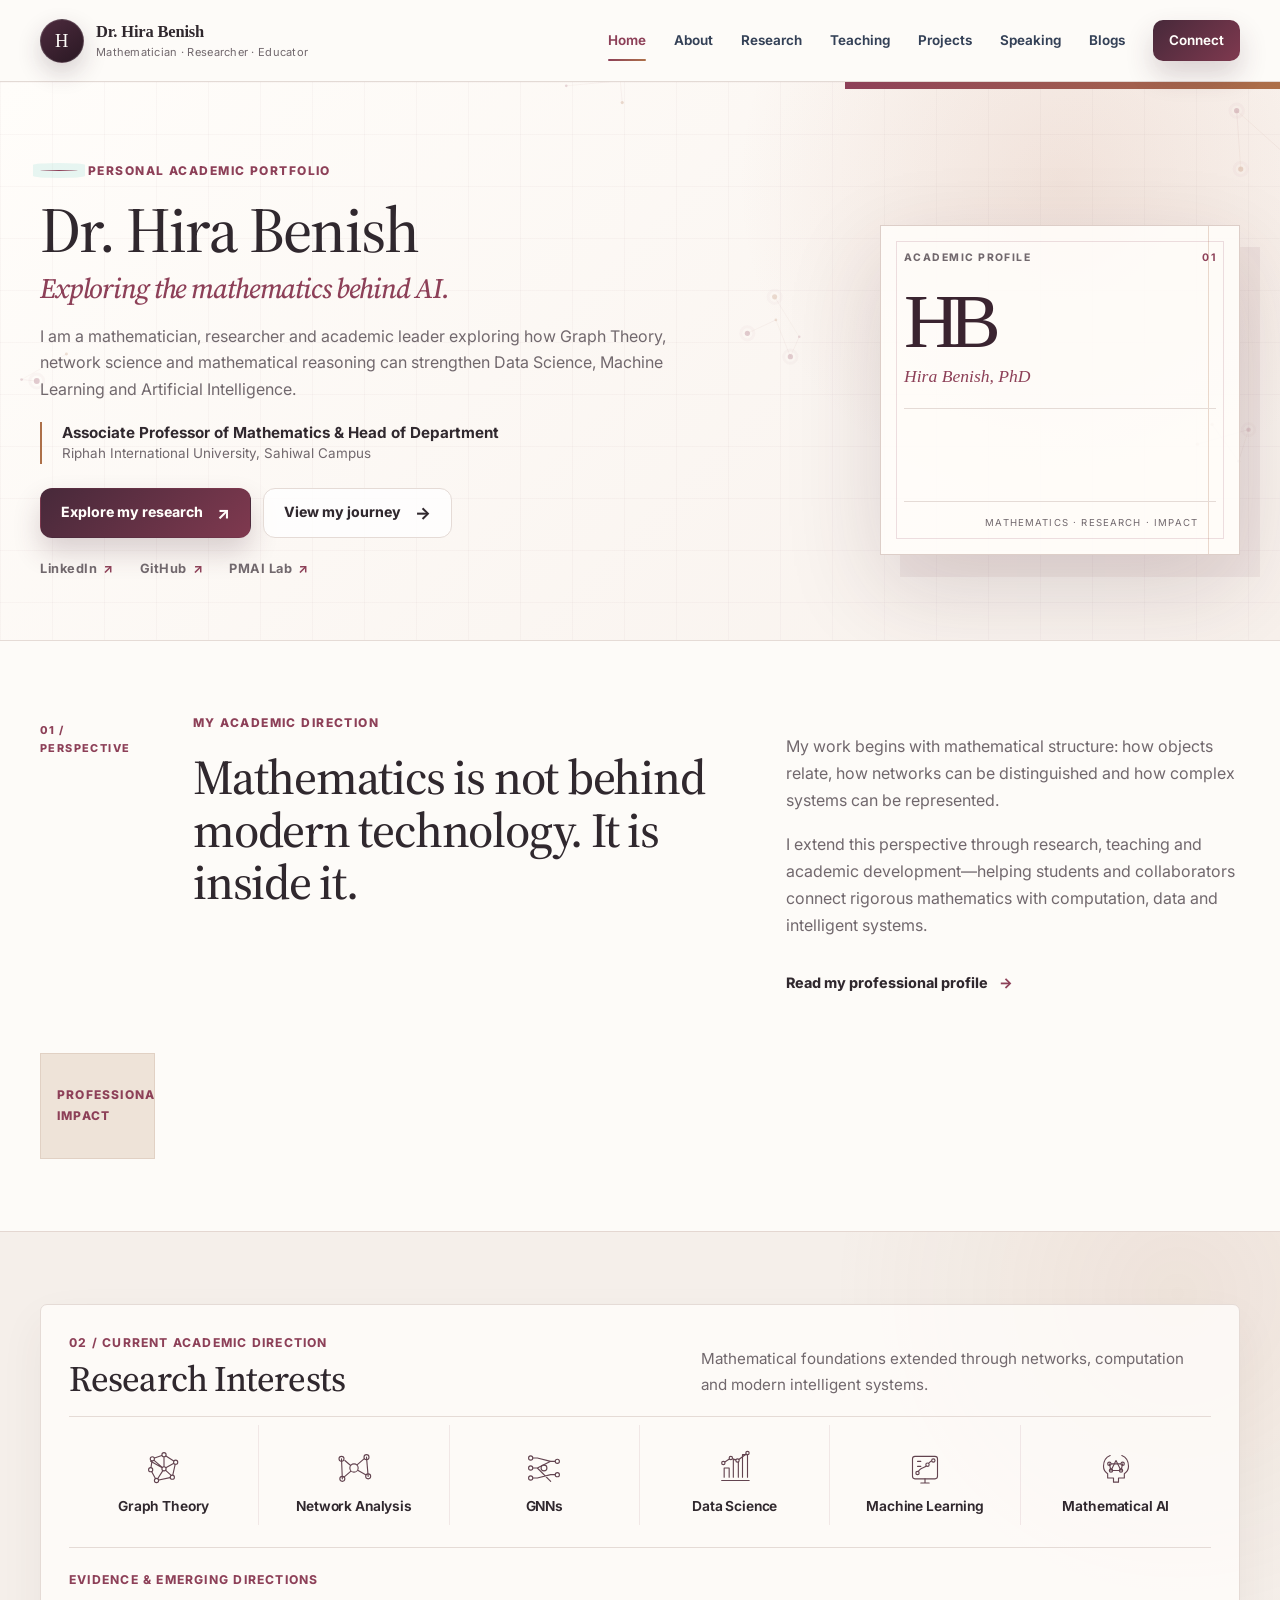
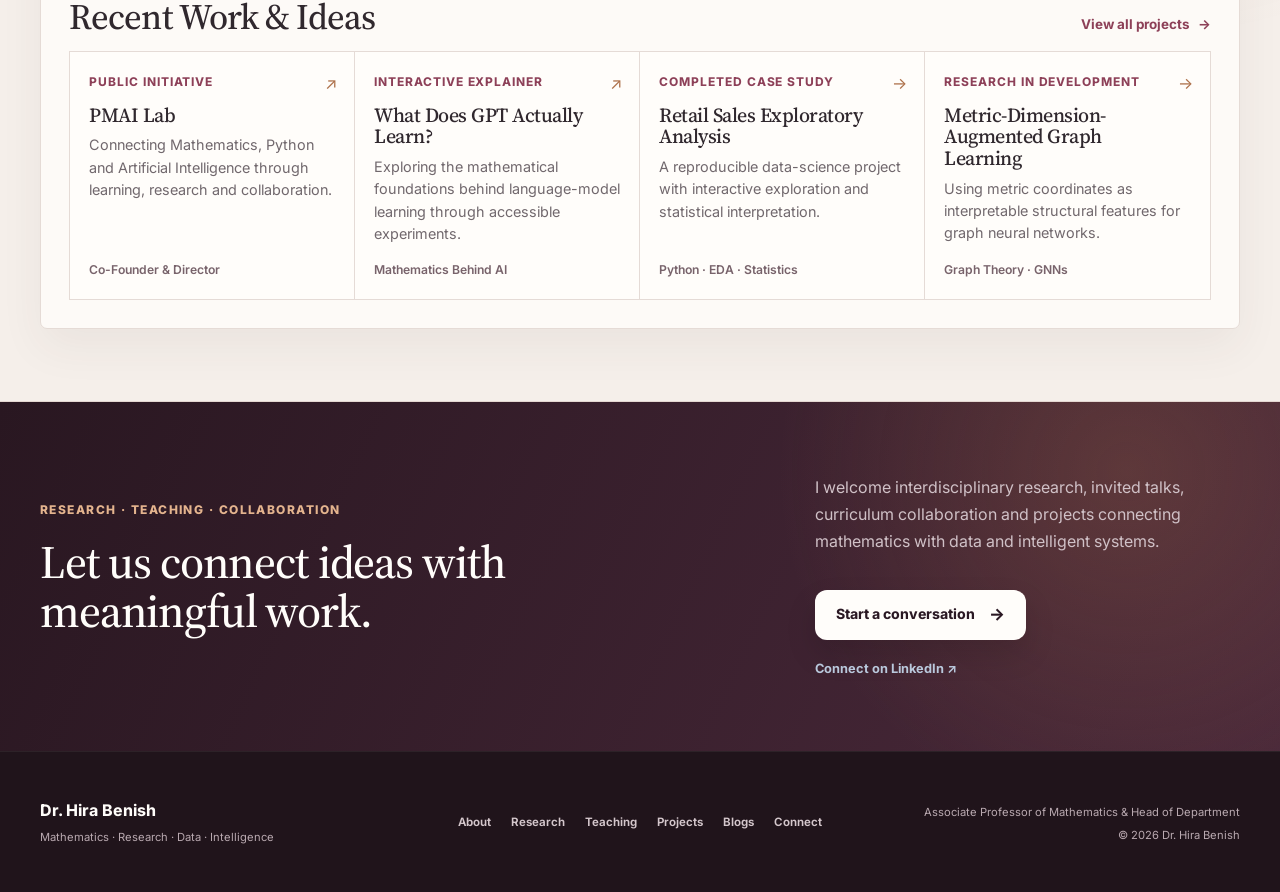
==== commit 5ede31d9: "Move professional impact into compact academic direction card" ====
--- a/index.html
+++ b/index.html
@@ -68,6 +68,10 @@
                 <p class="statement-index" data-reveal>01 / Perspective</p>
                 <div data-reveal data-delay="70"><p class="section-kicker">My academic direction</p><h2>Mathematics is not behind modern technology. It is inside it.</h2></div>
                 <div class="statement-copy" data-reveal data-delay="130"><p class="lead-copy">My work begins with mathematical structure: how objects relate, how networks can be distinguished and how complex systems can be represented.</p><p>I extend this perspective through research, teaching and academic development—helping students and collaborators connect rigorous mathematics with computation, data and intelligent systems.</p><a class="text-link" href="about.html">Read my professional profile <span>→</span></a></div>
+                <div class="professional-impact" aria-label="Professional impact" data-reveal>
+                    <p>Professional impact</p>
+                    <ul><li><span>01</span>Case-study integration</li><li><span>02</span>Faculty development</li><li id="program-leadership"><span>03</span>Academic leadership</li><li><span>04</span>Mathematics with purpose</li></ul>
+                </div>
             </div>
         </section>
 
@@ -125,10 +129,7 @@
                     </a>
                 </div>
 
-                <div class="professional-impact" aria-label="Professional impact" data-reveal>
-                    <p>Professional impact</p>
-                    <ul><li><span>01</span>Case-study integration</li><li><span>02</span>Faculty development</li><li id="program-leadership"><span>03</span>Academic leadership</li><li><span>04</span>Mathematics with purpose</li></ul>
-                </div>
+
             </div>
         </section>
 
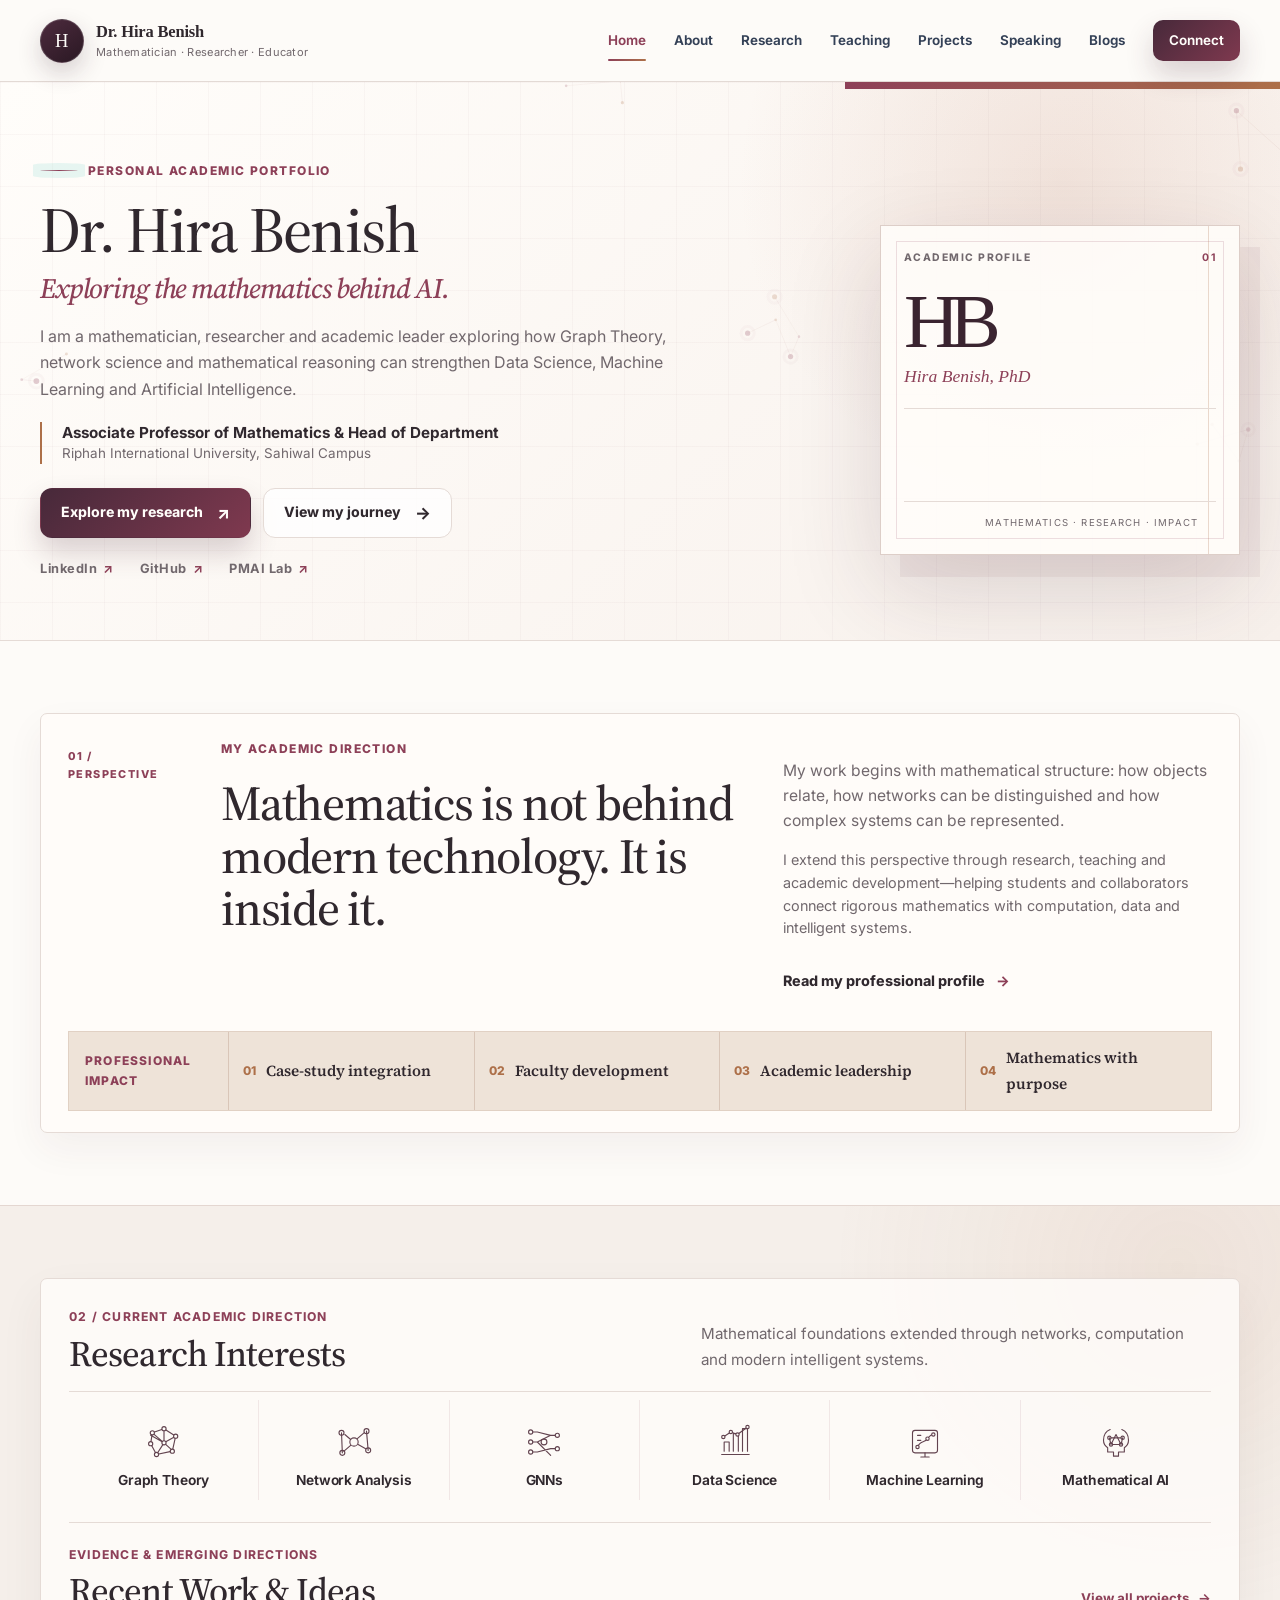
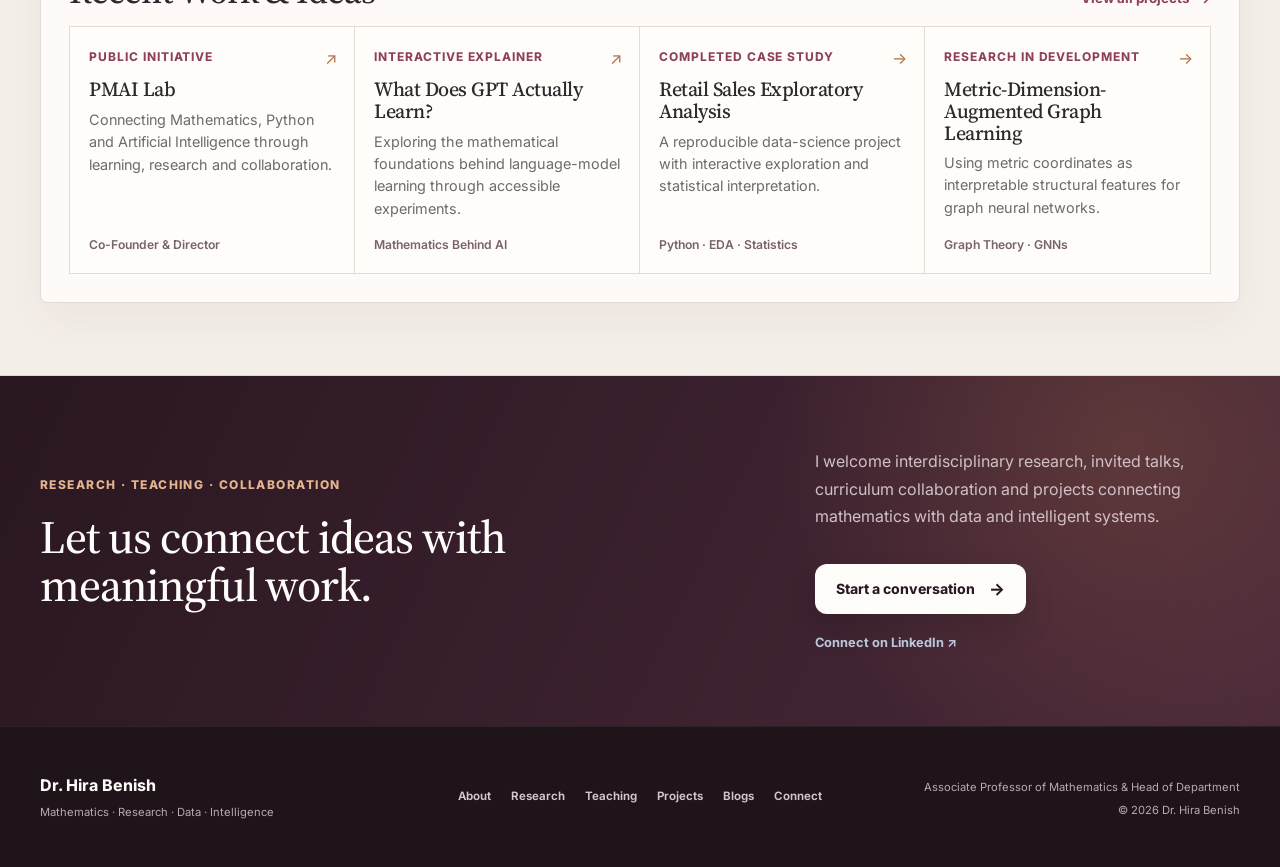
==== commit dea1ec01: "Bust homepage CSS cache for compact impact layout" ====
--- a/index.html
+++ b/index.html
@@ -17,7 +17,7 @@
     <link rel="preconnect" href="https://fonts.gstatic.com" crossorigin>
     <link href="https://fonts.googleapis.com/css2?family=Inter:wght@400;500;600;700&amp;family=Source+Serif+4:opsz,wght@8..60,500;8..60,600&amp;display=swap" rel="stylesheet">
     <link rel="stylesheet" href="css/style.css?v=17">
-    <link rel="stylesheet" href="css/home-overview.css?v=1">
+    <link rel="stylesheet" href="css/home-overview.css?v=2">
     <script type="application/ld+json">
     {
         "@context": "https://schema.org",
--- a/css/home-overview.css
+++ b/css/home-overview.css
@@ -502,3 +502,140 @@
         stroke-dashoffset: 0;
     }
 }
+
+
+/* =========================================================
+   FINAL COMPACT + INTERACTION PASS — 2026-09-03
+========================================================= */
+
+.home-statement.section-pad {
+    padding: 42px 0;
+}
+
+.home-statement .statement-layout {
+    grid-template-columns: 105px minmax(0, 1.08fr) minmax(280px, 0.92fr);
+    padding: 25px 27px 21px;
+    gap: 30px;
+    background: rgba(255, 253, 250, 0.88);
+    border: 1px solid var(--line);
+    border-radius: 7px;
+    box-shadow: 0 16px 38px rgba(72, 43, 55, 0.055);
+    transition: transform 240ms ease, box-shadow 240ms ease, border-color 240ms ease;
+}
+
+.home-statement .statement-layout h2 {
+    font-size: clamp(2.05rem, 3.15vw, 3.2rem);
+    line-height: 1.04;
+}
+
+.home-statement .statement-copy {
+    padding-top: 14px;
+    font-size: 0.9rem;
+    line-height: 1.58;
+}
+
+.home-statement .statement-copy .lead-copy {
+    font-size: 0.98rem;
+}
+
+.home-statement .professional-impact {
+    grid-column: 1 / -1;
+    margin-top: 0;
+}
+
+.overview-panel {
+    transition: box-shadow 240ms ease, transform 240ms ease, border-color 240ms ease;
+}
+
+.overview-heading h2,
+.recent-work-heading h2 {
+    transition: color 200ms ease, transform 200ms ease;
+}
+
+.overview-heading:hover h2,
+.recent-work-heading:hover h2 {
+    color: var(--blue);
+    transform: translateX(4px);
+}
+
+.professional-impact li {
+    transition: color 200ms ease, background 200ms ease, transform 200ms ease, box-shadow 200ms ease;
+}
+
+@media (hover: hover) and (pointer: fine) {
+    .home-statement .statement-layout:hover {
+        border-color: rgba(141, 64, 88, 0.2);
+        box-shadow: 0 22px 48px rgba(72, 43, 55, 0.1);
+        transform: translateY(-4px);
+    }
+
+    .overview-panel:hover {
+        border-color: rgba(141, 64, 88, 0.16);
+        box-shadow: 0 22px 52px rgba(72, 43, 55, 0.085);
+        transform: translateY(-3px);
+    }
+
+    .professional-impact li:hover {
+        z-index: 1;
+        box-shadow: 0 8px 20px rgba(72, 43, 55, 0.07);
+        transform: translateY(-2px);
+    }
+}
+
+@media (max-width: 1080px) {
+    .home-statement .statement-layout {
+        grid-template-columns: 90px minmax(0, 1fr);
+        gap: 22px 28px;
+    }
+
+    .home-statement .statement-copy {
+        grid-column: 2;
+        padding-top: 0;
+    }
+
+    .home-statement .professional-impact {
+        grid-column: 1 / -1;
+    }
+}
+
+@media (max-width: 760px) {
+    .home-statement.section-pad {
+        padding: 34px 0;
+    }
+
+    .home-statement .statement-layout {
+        grid-template-columns: 1fr;
+        padding: 22px 18px 18px;
+        gap: 15px;
+    }
+
+    .home-statement .statement-copy {
+        grid-column: auto;
+    }
+
+    .home-statement .statement-layout h2 {
+        font-size: clamp(2rem, 8.6vw, 2.65rem);
+    }
+
+    .home-statement .professional-impact {
+        margin-top: 3px;
+    }
+}
+
+@media (prefers-reduced-motion: reduce) {
+    .home-statement .statement-layout,
+    .overview-panel,
+    .overview-heading h2,
+    .recent-work-heading h2,
+    .professional-impact li {
+        transition: none;
+    }
+
+    .home-statement .statement-layout:hover,
+    .overview-panel:hover,
+    .overview-heading:hover h2,
+    .recent-work-heading:hover h2,
+    .professional-impact li:hover {
+        transform: none;
+    }
+}
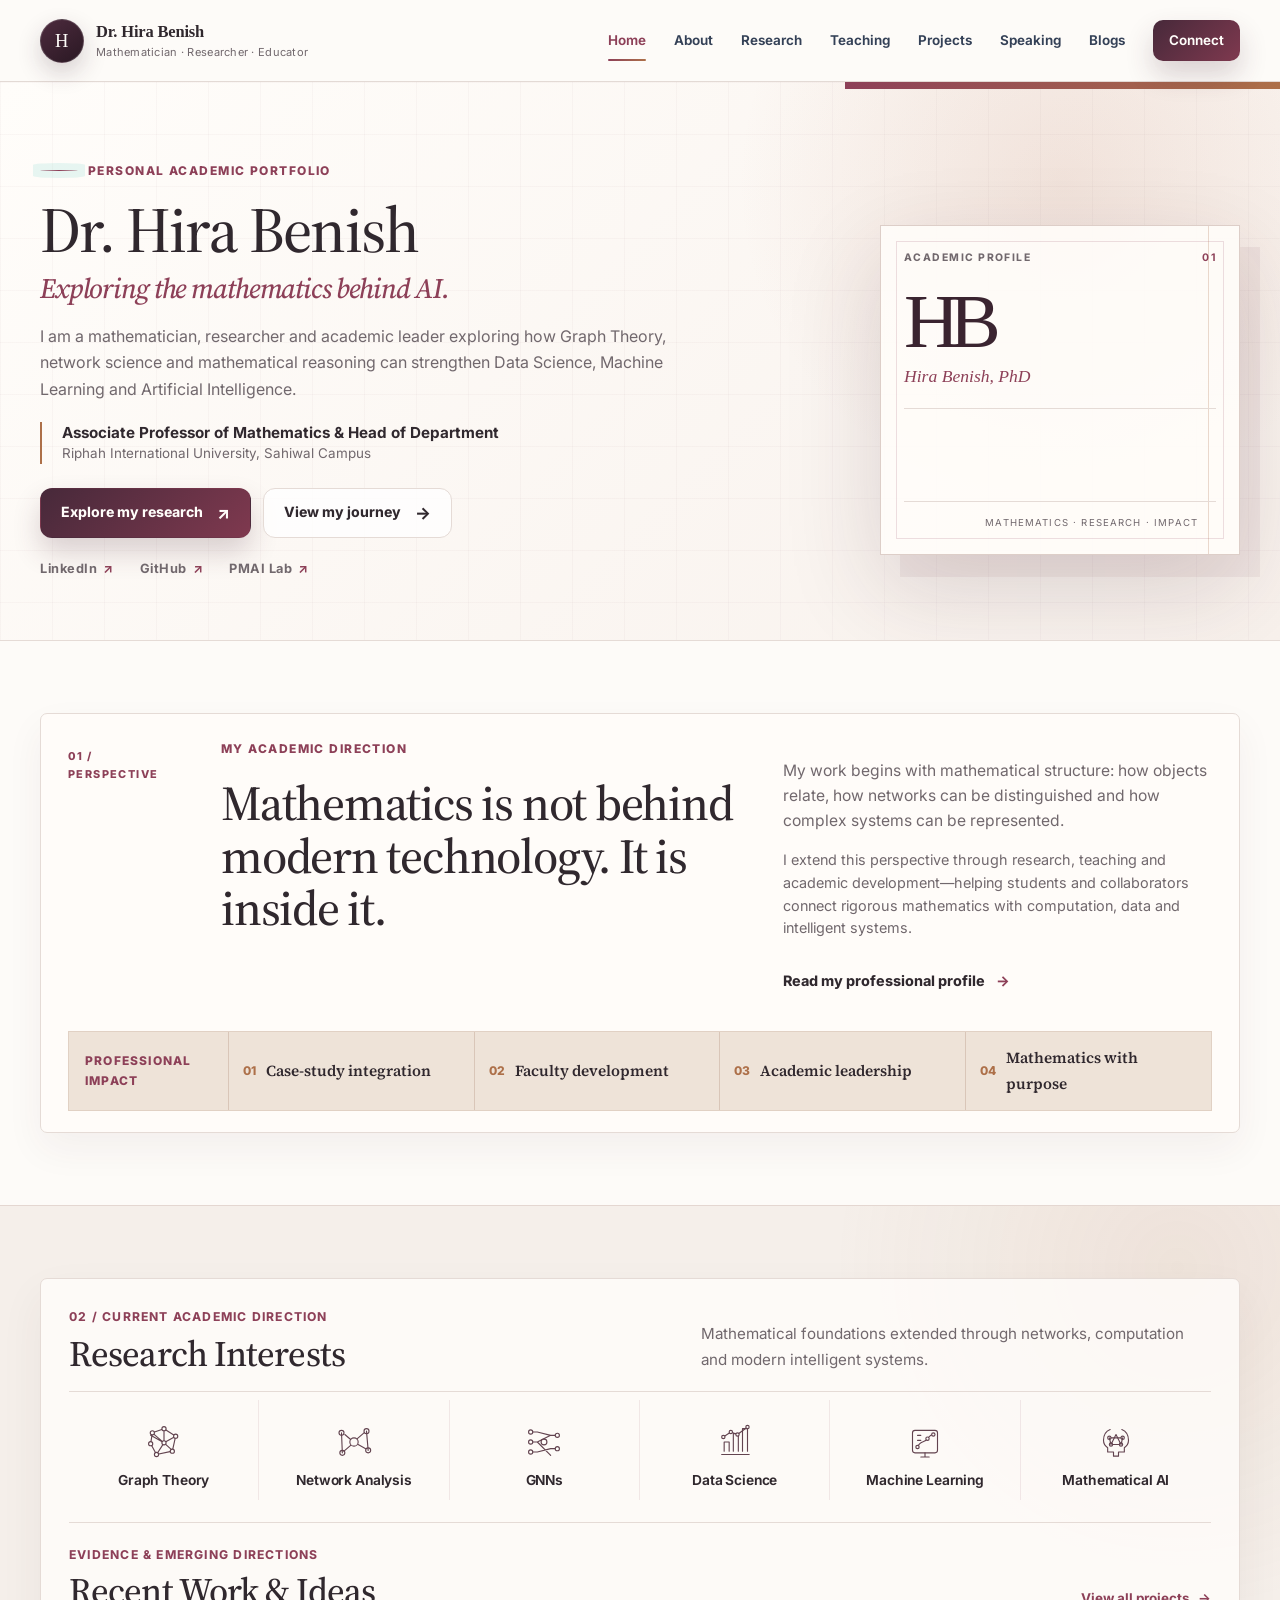
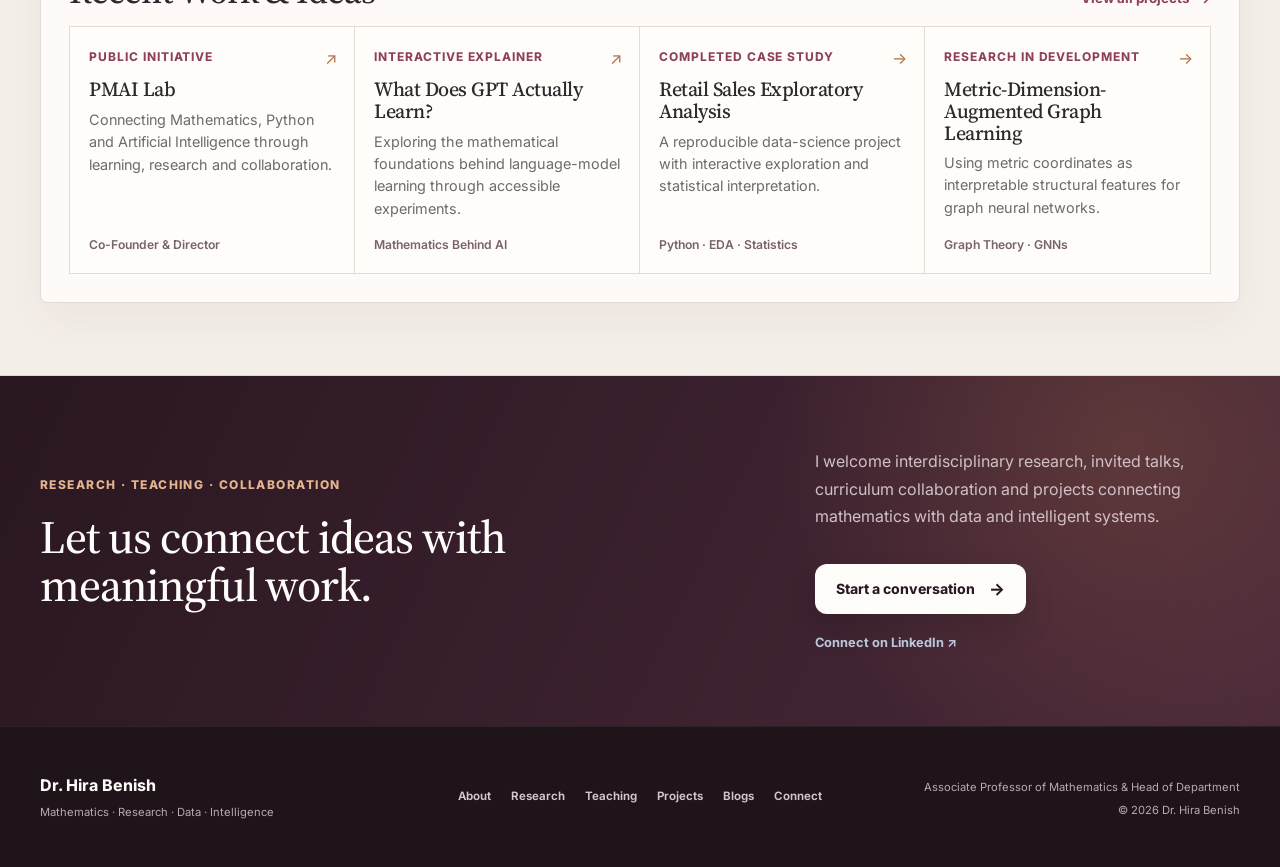
==== commit 634b5f37: "Restore Mathematics, Data Science and AI SEO title" ====
--- a/index.html
+++ b/index.html
@@ -8,11 +8,11 @@
     <link rel="canonical" href="https://drhirabenish.github.io/">
     <link rel="icon" href="assets/favicon.svg" type="image/svg+xml">
     <meta property="og:type" content="website">
-    <meta property="og:title" content="Dr. Hira Benish | Mathematics, Research & Intelligent Systems">
+    <meta property="og:title" content="Dr. Hira Benish | Mathematics, Data Science & AI">
     <meta property="og:description" content="The personal academic portfolio of Dr. Hira Benish: research, teaching, leadership and work connecting mathematics with intelligent systems.">
     <meta property="og:url" content="https://drhirabenish.github.io/">
     <meta property="og:site_name" content="Dr. Hira Benish">
-    <title>Dr. Hira Benish | Mathematics, Research & Intelligent Systems</title>
+    <title>Dr. Hira Benish | Mathematics, Data Science & AI</title>
     <link rel="preconnect" href="https://fonts.googleapis.com">
     <link rel="preconnect" href="https://fonts.gstatic.com" crossorigin>
     <link href="https://fonts.googleapis.com/css2?family=Inter:wght@400;500;600;700&amp;family=Source+Serif+4:opsz,wght@8..60,500;8..60,600&amp;display=swap" rel="stylesheet">
--- a/css/style.css
+++ b/css/style.css
@@ -7171,3 +7171,2323 @@
         font-size: 2.35rem;
     }
 }
+
+
+/* =========================================================
+   ABOUT PAGE — COMPACT SECTION PASS — 2026-09-03
+========================================================= */
+
+body[data-page="about"] .about-editorial-hero {
+    padding: 52px 0 58px;
+}
+
+body[data-page="about"] .about-biography .eyebrow {
+    margin-bottom: 22px;
+}
+
+body[data-page="about"] .editorial-page-hero .about-biography h1 {
+    margin-bottom: 20px;
+    font-size: clamp(3rem, 4.8vw, 4.6rem);
+}
+
+body[data-page="about"] .about-biography .biography-lead {
+    max-width: 940px;
+    margin-bottom: 12px;
+    font-size: clamp(1.12rem, 1.65vw, 1.42rem);
+    line-height: 1.42;
+}
+
+body[data-page="about"] .about-biography > p:last-child {
+    max-width: 880px;
+    font-size: 0.92rem;
+    line-height: 1.62;
+}
+
+body[data-page="about"] main > .section-pad {
+    padding: 52px 0;
+}
+
+body[data-page="about"] .profile-intro-grid {
+    grid-template-columns: minmax(0, 0.82fr) minmax(0, 0.9fr);
+    gap: 52px;
+}
+
+body[data-page="about"] .section-heading h2,
+body[data-page="about"] .split-heading h2,
+body[data-page="about"] .editorial-heading h2,
+body[data-page="about"] .values-layout h2 {
+    font-size: clamp(2.05rem, 3.1vw, 3.15rem);
+    line-height: 1.06;
+}
+
+body[data-page="about"] .section-kicker {
+    margin-bottom: 10px;
+}
+
+body[data-page="about"] .long-copy .lead-copy {
+    font-size: 1.05rem;
+    line-height: 1.55;
+}
+
+body[data-page="about"] .long-copy p {
+    margin-bottom: 11px;
+    font-size: 0.9rem;
+    line-height: 1.58;
+}
+
+body[data-page="about"] .editorial-heading {
+    grid-template-columns: 165px minmax(0, 720px);
+    margin-bottom: 28px;
+    gap: 26px;
+}
+
+body[data-page="about"] .responsibility-ledger article {
+    min-height: 185px;
+    padding: 21px 20px;
+    transition: transform 220ms ease, background 220ms ease, box-shadow 220ms ease;
+}
+
+body[data-page="about"] .responsibility-ledger h3 {
+    margin: 27px 0 10px;
+    font-size: 1.3rem;
+    line-height: 1.15;
+}
+
+body[data-page="about"] .responsibility-ledger p {
+    font-size: 0.79rem;
+    line-height: 1.5;
+}
+
+body[data-page="about"] .split-heading {
+    margin-bottom: 30px;
+    gap: 44px;
+}
+
+body[data-page="about"] .split-heading > p {
+    font-size: 0.9rem;
+    line-height: 1.55;
+}
+
+body[data-page="about"] .career-archive summary {
+    grid-template-columns: 160px minmax(0, 1fr) 38px;
+    min-height: 94px;
+    padding: 17px 22px;
+    gap: 28px;
+}
+
+body[data-page="about"] .career-archive summary::before {
+    top: 15px;
+    right: 72px;
+    font-size: 3.25rem;
+}
+
+body[data-page="about"] .career-archive small {
+    font-size: 0.61rem;
+}
+
+body[data-page="about"] .career-archive strong {
+    margin-top: 4px;
+    font-size: clamp(1.35rem, 2vw, 2rem);
+}
+
+body[data-page="about"] .career-archive summary > i {
+    width: 32px;
+    height: 32px;
+    font-size: 1rem;
+}
+
+body[data-page="about"] .career-detail {
+    padding: 0 82px 20px 210px;
+}
+
+body[data-page="about"] .career-detail p {
+    font-size: 0.86rem;
+    line-height: 1.55;
+}
+
+body[data-page="about"] .credential-groups {
+    gap: 24px;
+}
+
+body[data-page="about"] .credential-group-heading {
+    min-height: 104px;
+    padding: 16px 0;
+}
+
+body[data-page="about"] .credential-group-heading h3 {
+    margin-top: 11px;
+    font-size: 1.34rem;
+    line-height: 1.14;
+}
+
+body[data-page="about"] .credential-list article {
+    grid-template-columns: 70px 1fr;
+    padding: 13px 0;
+    gap: 11px;
+    transition: transform 200ms ease, background 200ms ease, padding 200ms ease;
+}
+
+body[data-page="about"] .credential-list h4 {
+    font-size: 0.84rem;
+    line-height: 1.3;
+}
+
+body[data-page="about"] .credential-list p {
+    font-size: 0.68rem;
+}
+
+body[data-page="about"] .values-layout {
+    gap: 52px;
+}
+
+body[data-page="about"] .value-list {
+    gap: 10px;
+}
+
+body[data-page="about"] .value-list article {
+    padding: 17px 18px;
+    border-radius: 12px;
+    transition: transform 220ms ease, background 220ms ease, border-color 220ms ease;
+}
+
+body[data-page="about"] .value-list p {
+    margin-top: 5px;
+    font-size: 0.76rem;
+    line-height: 1.45;
+}
+
+body[data-page="about"] .page-cta-shell {
+    padding: 30px 34px;
+    gap: 34px;
+}
+
+body[data-page="about"] .page-cta-shell h2 {
+    font-size: clamp(1.8rem, 2.7vw, 2.65rem);
+}
+
+@media (hover: hover) and (pointer: fine) {
+    body[data-page="about"] .responsibility-ledger article:hover {
+        z-index: 1;
+        background: rgba(255, 253, 250, 0.62);
+        box-shadow: 0 14px 28px rgba(72, 43, 55, 0.07);
+        transform: translateY(-4px);
+    }
+
+    body[data-page="about"] .career-archive details:hover {
+        background: rgba(255, 253, 250, 0.48);
+    }
+
+    body[data-page="about"] .credential-list article:hover {
+        padding-left: 8px;
+        background: rgba(255, 253, 250, 0.52);
+        transform: translateY(-2px);
+    }
+
+    body[data-page="about"] .value-list article:hover {
+        background: rgba(255, 255, 255, 0.1);
+        border-color: rgba(255, 255, 255, 0.2);
+        transform: translateY(-4px);
+    }
+}
+
+@media (max-width: 1020px) {
+    body[data-page="about"] .profile-intro-grid {
+        gap: 36px;
+    }
+
+    body[data-page="about"] .career-archive summary {
+        grid-template-columns: 135px minmax(0, 1fr) 36px;
+        gap: 20px;
+    }
+
+    body[data-page="about"] .career-detail {
+        padding-left: 178px;
+    }
+
+    body[data-page="about"] .credential-groups {
+        gap: 20px;
+    }
+}
+
+@media (max-width: 760px) {
+    body[data-page="about"] .about-editorial-hero {
+        padding: 40px 0 44px;
+    }
+
+    body[data-page="about"] .editorial-page-hero .about-biography h1 {
+        font-size: clamp(2.7rem, 12vw, 3.65rem);
+    }
+
+    body[data-page="about"] main > .section-pad {
+        padding: 40px 0;
+    }
+
+    body[data-page="about"] .profile-intro-grid,
+    body[data-page="about"] .editorial-heading,
+    body[data-page="about"] .split-heading,
+    body[data-page="about"] .values-layout {
+        grid-template-columns: 1fr;
+        gap: 16px;
+    }
+
+    body[data-page="about"] .editorial-heading,
+    body[data-page="about"] .split-heading {
+        margin-bottom: 24px;
+    }
+
+    body[data-page="about"] .section-heading h2,
+    body[data-page="about"] .split-heading h2,
+    body[data-page="about"] .editorial-heading h2,
+    body[data-page="about"] .values-layout h2 {
+        font-size: clamp(1.95rem, 8.5vw, 2.6rem);
+    }
+
+    body[data-page="about"] .responsibility-ledger article {
+        min-height: 0;
+        padding: 18px;
+    }
+
+    body[data-page="about"] .responsibility-ledger h3 {
+        margin-top: 18px;
+    }
+
+    body[data-page="about"] .career-archive summary {
+        grid-template-columns: 1fr 32px;
+        min-height: 0;
+        padding: 16px 14px;
+        gap: 12px;
+    }
+
+    body[data-page="about"] .career-archive summary time {
+        grid-column: 1 / -1;
+        margin-bottom: 2px;
+    }
+
+    body[data-page="about"] .career-archive summary::before {
+        display: none;
+    }
+
+    body[data-page="about"] .career-detail {
+        padding: 0 16px 17px;
+    }
+
+    body[data-page="about"] .credential-groups {
+        grid-template-columns: 1fr;
+        gap: 28px;
+    }
+
+    body[data-page="about"] .credential-group-heading {
+        min-height: 0;
+        padding: 14px 0;
+    }
+
+    body[data-page="about"] .credential-list article {
+        padding: 12px 0;
+    }
+
+    body[data-page="about"] .value-list {
+        grid-template-columns: 1fr;
+    }
+
+    body[data-page="about"] .page-cta-shell {
+        padding: 24px 20px;
+        gap: 22px;
+    }
+}
+
+@media (prefers-reduced-motion: reduce) {
+    body[data-page="about"] .responsibility-ledger article,
+    body[data-page="about"] .credential-list article,
+    body[data-page="about"] .value-list article {
+        transition: none;
+    }
+
+    body[data-page="about"] .responsibility-ledger article:hover,
+    body[data-page="about"] .credential-list article:hover,
+    body[data-page="about"] .value-list article:hover {
+        transform: none;
+    }
+}
+
+
+/* =========================================================
+   ABOUT PAGE — PLUM AND CREAM COLOUR RHYTHM — 2026-09-04
+========================================================= */
+
+body[data-page="about"] main {
+    background: #fffaf6;
+}
+
+body[data-page="about"] .about-editorial-hero {
+    position: relative;
+    overflow: hidden;
+    color: #f6edf0;
+    background:
+        radial-gradient(circle at 86% 18%, rgba(218, 146, 166, 0.17), transparent 29%),
+        radial-gradient(circle at 10% 92%, rgba(228, 180, 142, 0.1), transparent 25%),
+        linear-gradient(135deg, #291721, #371f2e 56%, #2d1825);
+    border-bottom-color: rgba(255, 253, 250, 0.12);
+}
+
+body[data-page="about"] .about-editorial-hero::after {
+    position: absolute;
+    top: -190px;
+    right: -120px;
+    width: 420px;
+    height: 420px;
+    content: "";
+    background: radial-gradient(circle, rgba(226, 155, 174, 0.14), transparent 67%);
+    filter: blur(10px);
+    pointer-events: none;
+    animation: about-plum-glow 10s ease-in-out infinite alternate;
+}
+
+body[data-page="about"] .about-biography {
+    position: relative;
+    z-index: 1;
+}
+
+body[data-page="about"] .about-biography .eyebrow,
+body[data-page="about"] .biography-role {
+    color: #e4b48e;
+}
+
+body[data-page="about"] .about-biography .eyebrow > span {
+    background: #e4b48e;
+}
+
+body[data-page="about"] .editorial-page-hero .about-biography h1 {
+    color: #fffdfa;
+}
+
+body[data-page="about"] .about-biography .biography-lead {
+    color: #f3e8ec;
+}
+
+body[data-page="about"] .about-biography > p:last-child {
+    color: #cdbdc4;
+}
+
+body[data-page="about"] .profile-intro,
+body[data-page="about"] .experience-section,
+body[data-page="about"] .page-cta {
+    background: #fffaf6;
+}
+
+body[data-page="about"] .responsibility-section {
+    color: #f6edf0;
+    background:
+        radial-gradient(circle at 8% 84%, rgba(173, 112, 73, 0.12), transparent 25%),
+        linear-gradient(135deg, #321b29, #2a1723);
+    border-block-color: rgba(255, 253, 250, 0.11);
+}
+
+body[data-page="about"] .responsibility-section .editorial-heading p,
+body[data-page="about"] .responsibility-ledger article > span {
+    color: #e4b48e;
+}
+
+body[data-page="about"] .responsibility-section .editorial-heading h2,
+body[data-page="about"] .responsibility-ledger h3 {
+    color: #fffdfa;
+}
+
+body[data-page="about"] .responsibility-ledger {
+    border-color: rgba(255, 253, 250, 0.18);
+}
+
+body[data-page="about"] .responsibility-ledger article {
+    background: rgba(255, 255, 255, 0.018);
+    border-color: rgba(255, 253, 250, 0.14);
+}
+
+body[data-page="about"] .responsibility-ledger p {
+    color: #cbb9c1;
+}
+
+body[data-page="about"] .certification-section {
+    background:
+        radial-gradient(circle at 92% 10%, rgba(173, 112, 73, 0.08), transparent 26%),
+        #f4eae6;
+    border-block: 1px solid #e2d2cb;
+}
+
+body[data-page="about"] .values-section {
+    background:
+        radial-gradient(circle at 86% 16%, rgba(228, 180, 142, 0.14), transparent 28%),
+        radial-gradient(circle at 8% 92%, rgba(141, 64, 88, 0.22), transparent 27%),
+        #291721;
+}
+
+body[data-page="about"] .value-list strong {
+    color: #e4b48e;
+}
+
+body[data-page="about"] .value-list p {
+    color: #cdbdc4;
+}
+
+body[data-page="about"] .page-cta-shell {
+    background: linear-gradient(135deg, #f7ede8, #fffaf6 58%, #f2e6e7);
+    border-color: #dfd0ca;
+}
+
+@media (hover: hover) and (pointer: fine) {
+    body[data-page="about"] .responsibility-ledger article:hover {
+        background: rgba(255, 255, 255, 0.07);
+        box-shadow: 0 16px 34px rgba(11, 5, 9, 0.22);
+    }
+}
+
+@keyframes about-plum-glow {
+    from { transform: translate3d(-18px, 10px, 0) scale(0.94); }
+    to { transform: translate3d(28px, -16px, 0) scale(1.08); }
+}
+
+@media (prefers-reduced-motion: reduce) {
+    body[data-page="about"] .about-editorial-hero::after {
+        animation: none;
+    }
+}
+
+
+/* =========================================================
+   RESEARCH PAGE — COMPACT SECTION PASS — 2026-09-03
+========================================================= */
+
+body[data-page="research"] .research-editorial-hero {
+    padding: 48px 0 54px;
+}
+
+body[data-page="research"] .research-hero-layout {
+    grid-template-columns: minmax(0, 0.95fr) minmax(330px, 0.56fr);
+    min-height: 430px;
+    gap: 54px;
+}
+
+body[data-page="research"] .research-hero-copy .eyebrow {
+    margin-bottom: 18px;
+}
+
+body[data-page="research"] .research-hero-copy h1 {
+    margin-bottom: 18px;
+    font-size: clamp(3rem, 4.5vw, 4.65rem);
+    line-height: 0.98;
+}
+
+body[data-page="research"] .research-hero-copy > p {
+    max-width: 720px;
+    font-size: 0.94rem;
+    line-height: 1.62;
+}
+
+body[data-page="research"] .research-hero-links {
+    margin-top: 22px;
+    gap: 22px;
+}
+
+body[data-page="research"] .research-visual-stage .hero-visual {
+    width: min(100%, 385px);
+}
+
+body[data-page="research"] .research-visual-stage .coordinate-card {
+    transform: scale(0.9);
+    transform-origin: right bottom;
+}
+
+body[data-page="research"] main > .section-pad {
+    padding: 52px 0;
+}
+
+body[data-page="research"] .split-heading {
+    margin-bottom: 30px;
+    gap: 44px;
+}
+
+body[data-page="research"] .split-heading h2,
+body[data-page="research"] .method-copy h2,
+body[data-page="research"] .publication-list-layout h2,
+body[data-page="research"] .page-cta-shell h2 {
+    font-size: clamp(2.05rem, 3.05vw, 3.1rem);
+    line-height: 1.06;
+}
+
+body[data-page="research"] .split-heading > p {
+    font-size: 0.9rem;
+    line-height: 1.55;
+}
+
+body[data-page="research"] .arc-grid {
+    gap: 14px;
+}
+
+body[data-page="research"] .arc-grid article {
+    min-height: 205px;
+    padding: 21px;
+}
+
+body[data-page="research"] .arc-grid h3 {
+    margin: 25px 0 10px;
+    font-size: 1.2rem;
+    line-height: 1.18;
+}
+
+body[data-page="research"] .arc-grid p {
+    font-size: 0.8rem;
+    line-height: 1.52;
+}
+
+body[data-page="research"] .arc-grid .tag-row {
+    margin-top: 15px;
+    gap: 6px;
+}
+
+body[data-page="research"] .arc-grid .tag-row span {
+    padding: 6px 8px;
+    font-size: 0.66rem;
+}
+
+body[data-page="research"] .method-layout {
+    grid-template-columns: minmax(270px, 0.52fr) minmax(0, 1.48fr);
+    align-items: center;
+    gap: 44px;
+}
+
+body[data-page="research"] .method-copy > p:not(.section-kicker) {
+    font-size: 0.88rem;
+    line-height: 1.58;
+}
+
+body[data-page="research"] .method-flow {
+    justify-content: stretch;
+    flex-wrap: nowrap;
+    gap: 8px;
+}
+
+body[data-page="research"] .method-flow article {
+    width: auto;
+    min-width: 0;
+    min-height: 132px;
+    padding: 15px;
+    flex: 1 1 0;
+    border-radius: 14px;
+    transition: transform 220ms ease, background 220ms ease, border-color 220ms ease, box-shadow 220ms ease;
+}
+
+body[data-page="research"] .method-flow strong {
+    margin: auto 0 5px;
+    font-size: 1.02rem;
+    line-height: 1.1;
+}
+
+body[data-page="research"] .method-flow small {
+    font-size: 0.64rem;
+    line-height: 1.42;
+}
+
+body[data-page="research"] .method-flow > i {
+    flex: 0 0 18px;
+    text-align: center;
+}
+
+body[data-page="research"] .question-grid {
+    gap: 12px;
+}
+
+body[data-page="research"] .question-grid article {
+    min-height: 175px;
+    padding: 19px;
+}
+
+body[data-page="research"] .question-grid h3 {
+    margin: 24px 0 9px;
+    font-size: 1.15rem;
+}
+
+body[data-page="research"] .question-grid p {
+    font-size: 0.78rem;
+    line-height: 1.5;
+}
+
+body[data-page="research"] .publication-list-layout {
+    grid-template-columns: minmax(220px, 0.4fr) minmax(0, 1fr);
+    gap: 52px;
+}
+
+body[data-page="research"] .publication-count {
+    margin-top: 24px;
+}
+
+body[data-page="research"] .publication-count strong {
+    font-size: 2.8rem;
+}
+
+body[data-page="research"] .publication-list {
+    gap: 10px;
+}
+
+body[data-page="research"] .publication-list article {
+    padding: 19px 20px;
+    gap: 22px;
+    border-radius: 12px;
+    transition: transform 220ms ease, box-shadow 220ms ease, border-color 220ms ease;
+}
+
+body[data-page="research"] .publication-list h3 {
+    margin: 5px 0;
+    font-size: 1.04rem;
+    line-height: 1.25;
+}
+
+body[data-page="research"] .publication-list p {
+    font-size: 0.74rem;
+    line-height: 1.5;
+}
+
+body[data-page="research"] .page-cta-shell {
+    padding: 30px 34px;
+    gap: 34px;
+}
+
+@media (hover: hover) and (pointer: fine) {
+    body[data-page="research"] .method-flow article:hover {
+        background: rgba(255, 255, 255, 0.11);
+        border-color: rgba(227, 180, 142, 0.28);
+        box-shadow: 0 14px 28px rgba(0, 0, 0, 0.12);
+        transform: translateY(-4px);
+    }
+
+    body[data-page="research"] .publication-list article:hover {
+        border-color: rgba(141, 64, 88, 0.22);
+        box-shadow: 0 14px 28px rgba(72, 43, 55, 0.08);
+        transform: translateY(-3px);
+    }
+}
+
+@media (max-width: 1020px) {
+    body[data-page="research"] .research-hero-layout {
+        grid-template-columns: 1fr;
+        min-height: 0;
+        gap: 34px;
+    }
+
+    body[data-page="research"] .research-visual-stage .hero-visual {
+        width: min(100%, 350px);
+    }
+
+    body[data-page="research"] .method-layout {
+        grid-template-columns: 1fr;
+        gap: 30px;
+    }
+
+    body[data-page="research"] .method-flow {
+        width: 100%;
+        flex-wrap: nowrap;
+    }
+
+    body[data-page="research"] .publication-list-layout {
+        grid-template-columns: 1fr;
+        gap: 28px;
+    }
+}
+
+@media (max-width: 760px) {
+    body[data-page="research"] .research-editorial-hero {
+        padding: 38px 0 42px;
+    }
+
+    body[data-page="research"] .research-hero-copy h1 {
+        font-size: clamp(2.65rem, 11vw, 3.55rem);
+    }
+
+    body[data-page="research"] main > .section-pad {
+        padding: 40px 0;
+    }
+
+    body[data-page="research"] .split-heading {
+        grid-template-columns: 1fr;
+        margin-bottom: 24px;
+        gap: 15px;
+    }
+
+    body[data-page="research"] .split-heading h2,
+    body[data-page="research"] .method-copy h2,
+    body[data-page="research"] .publication-list-layout h2,
+    body[data-page="research"] .page-cta-shell h2 {
+        font-size: clamp(1.95rem, 8.4vw, 2.6rem);
+    }
+
+    body[data-page="research"] .arc-grid {
+        grid-template-columns: 1fr;
+    }
+
+    body[data-page="research"] .arc-grid article,
+    body[data-page="research"] .arc-grid article:last-child {
+        grid-column: auto;
+        min-height: 0;
+        padding: 18px;
+    }
+
+    body[data-page="research"] .method-flow {
+        gap: 6px;
+    }
+
+    body[data-page="research"] .method-flow article {
+        min-height: 118px;
+        padding: 12px 10px;
+    }
+
+    body[data-page="research"] .method-flow strong {
+        font-size: 0.9rem;
+    }
+
+    body[data-page="research"] .method-flow small {
+        font-size: 0.58rem;
+    }
+
+    body[data-page="research"] .method-flow > i {
+        flex-basis: 12px;
+        font-size: 0.82rem;
+    }
+
+    body[data-page="research"] .question-grid {
+        grid-template-columns: repeat(2, 1fr);
+    }
+
+    body[data-page="research"] .question-grid article {
+        min-height: 150px;
+    }
+
+    body[data-page="research"] .publication-list article {
+        grid-template-columns: 1fr;
+        padding: 17px;
+        gap: 10px;
+    }
+
+    body[data-page="research"] .publication-list b {
+        text-align: left;
+    }
+
+    body[data-page="research"] .page-cta-shell {
+        padding: 24px 20px;
+    }
+}
+
+@media (max-width: 560px) {
+    body[data-page="research"] .method-flow {
+        align-items: stretch;
+        flex-direction: column;
+    }
+
+    body[data-page="research"] .method-flow article {
+        width: 100%;
+        min-height: 100px;
+    }
+
+    body[data-page="research"] .method-flow > i {
+        align-self: center;
+        transform: rotate(90deg);
+    }
+
+    body[data-page="research"] .question-grid {
+        grid-template-columns: 1fr;
+    }
+}
+
+@media (prefers-reduced-motion: reduce) {
+    body[data-page="research"] .method-flow article,
+    body[data-page="research"] .publication-list article {
+        transition: none;
+    }
+
+    body[data-page="research"] .method-flow article:hover,
+    body[data-page="research"] .publication-list article:hover {
+        transform: none;
+    }
+}
+
+
+/* =========================================================
+   REMAINING PAGES — COMPACT CONSISTENCY PASS — 2026-09-03
+   Teaching · Projects · Speaking · Blogs · Contact
+========================================================= */
+
+/* ------------------------- Teaching ------------------------- */
+
+body[data-page="teaching"] .teaching-editorial-hero {
+    padding: 48px 0 54px;
+}
+
+body[data-page="teaching"] .teaching-editorial-hero .editorial-hero-grid {
+    min-height: 420px;
+    gap: 52px;
+}
+
+body[data-page="teaching"] .teaching-editorial-hero h1 {
+    margin-bottom: 18px;
+    font-size: clamp(3rem, 4.5vw, 4.6rem);
+}
+
+body[data-page="teaching"] .teaching-editorial-hero .editorial-hero-grid > div:first-child > p:last-child {
+    font-size: 0.94rem;
+    line-height: 1.6;
+}
+
+body[data-page="teaching"] .teaching-manuscript {
+    min-height: 365px;
+    padding: 30px 32px 28px 54px;
+    box-shadow: 16px 18px 0 rgba(141, 64, 88, 0.06), var(--shadow-sm);
+}
+
+body[data-page="teaching"] .manuscript-binding {
+    left: 30px;
+}
+
+body[data-page="teaching"] .manuscript-equation {
+    margin: 42px 0 10px;
+    font-size: clamp(2.8rem, 4.7vw, 4.25rem);
+}
+
+body[data-page="teaching"] .manuscript-note {
+    margin: 18px 0 25px;
+}
+
+body[data-page="teaching"] main > .section-pad {
+    padding: 52px 0;
+}
+
+body[data-page="teaching"] .profile-intro-grid {
+    gap: 52px;
+}
+
+body[data-page="teaching"] .section-heading h2,
+body[data-page="teaching"] .split-heading h2,
+body[data-page="teaching"] .learning-path-layout h2,
+body[data-page="teaching"] .page-cta-shell h2 {
+    font-size: clamp(2.05rem, 3.05vw, 3.1rem);
+    line-height: 1.06;
+}
+
+body[data-page="teaching"] .split-heading {
+    margin-bottom: 30px;
+    gap: 44px;
+}
+
+body[data-page="teaching"] .long-copy p,
+body[data-page="teaching"] .split-heading > p {
+    font-size: 0.88rem;
+    line-height: 1.55;
+}
+
+body[data-page="teaching"] .long-copy .lead-copy {
+    font-size: 1.03rem;
+}
+
+body[data-page="teaching"] .course-card-grid {
+    gap: 12px;
+}
+
+body[data-page="teaching"] .course-card-grid article {
+    display: flex;
+    min-height: 275px;
+    padding: 20px;
+    flex-direction: column;
+}
+
+body[data-page="teaching"] .course-card-grid h3 {
+    margin: 25px 0 10px;
+    font-size: 1.18rem;
+    line-height: 1.18;
+}
+
+body[data-page="teaching"] .course-card-grid p {
+    font-size: 0.78rem;
+    line-height: 1.5;
+}
+
+body[data-page="teaching"] .course-card-grid .tag-row {
+    margin: 15px 0 12px;
+    gap: 6px;
+}
+
+body[data-page="teaching"] .course-card-grid .tag-row span {
+    padding: 6px 8px;
+    font-size: 0.64rem;
+}
+
+body[data-page="teaching"] .course-source-link {
+    display: inline-flex;
+    align-items: center;
+    margin-top: auto;
+    padding-top: 12px;
+    color: var(--blue);
+    border-top: 1px solid var(--line);
+    gap: 7px;
+    font-size: 0.72rem;
+    font-weight: 750;
+}
+
+body[data-page="teaching"] .course-source-link span {
+    color: var(--teal);
+    transition: transform 180ms ease;
+}
+
+body[data-page="teaching"] .course-source-link:hover span {
+    transform: translate(3px, -2px);
+}
+
+body[data-page="teaching"] .course-catalog-link {
+    display: grid;
+    grid-template-columns: minmax(0, 1fr) auto;
+    align-items: center;
+    margin-top: 18px;
+    padding: 20px 22px;
+    gap: 28px;
+    background: #f3ece7;
+    border: 1px solid var(--line);
+}
+
+body[data-page="teaching"] .course-catalog-link > div > span {
+    color: var(--blue);
+    font-size: 0.64rem;
+    font-weight: 800;
+    letter-spacing: 0.1em;
+    text-transform: uppercase;
+}
+
+body[data-page="teaching"] .course-catalog-link strong {
+    display: block;
+    margin: 5px 0;
+    font-size: 1.08rem;
+}
+
+body[data-page="teaching"] .course-catalog-link p {
+    max-width: 760px;
+    color: var(--muted);
+    font-size: 0.78rem;
+}
+
+body[data-page="teaching"] .course-catalog-link > a {
+    display: inline-flex;
+    align-items: center;
+    color: var(--blue);
+    gap: 8px;
+    font-size: 0.78rem;
+    font-weight: 800;
+}
+
+body[data-page="teaching"] .learning-path-layout {
+    gap: 52px;
+}
+
+body[data-page="teaching"] .learning-steps {
+    gap: 10px;
+}
+
+body[data-page="teaching"] .learning-steps article {
+    padding: 17px 18px;
+    border-radius: 12px;
+}
+
+body[data-page="teaching"] .learning-steps strong {
+    margin: 19px 0 5px;
+}
+
+body[data-page="teaching"] .resource-grid {
+    gap: 12px;
+}
+
+body[data-page="teaching"] .resource-grid article {
+    min-height: 165px;
+    padding: 18px;
+}
+
+body[data-page="teaching"] .resource-grid strong {
+    margin-bottom: 20px;
+    font-size: 2rem;
+}
+
+body[data-page="teaching"] .resource-grid h3 {
+    font-size: 1rem;
+}
+
+body[data-page="teaching"] .resource-grid p {
+    font-size: 0.75rem;
+}
+
+body[data-page="teaching"] .page-cta-shell {
+    padding: 30px 34px;
+    gap: 34px;
+}
+
+/* ------------------------- Projects ------------------------- */
+
+body[data-page="projects"] .page-hero {
+    padding: 50px 0 54px;
+}
+
+body[data-page="projects"] .page-hero-layout {
+    min-height: 400px;
+    gap: 52px;
+}
+
+body[data-page="projects"] .page-hero h1 {
+    margin-bottom: 18px;
+    font-size: clamp(3rem, 4.45vw, 4.55rem);
+}
+
+body[data-page="projects"] .page-hero-layout > div:first-child > p:last-child {
+    font-size: 0.94rem;
+    line-height: 1.58;
+}
+
+body[data-page="projects"] .project-hero-visual {
+    width: min(100%, 330px);
+    min-height: 235px;
+    padding: 34px 24px;
+    box-shadow: var(--shadow-sm);
+}
+
+body[data-page="projects"] main > .section-pad {
+    padding: 52px 0;
+}
+
+body[data-page="projects"] .split-heading {
+    margin-bottom: 30px;
+    gap: 44px;
+}
+
+body[data-page="projects"] .split-heading h2,
+body[data-page="projects"] .page-cta-shell h2 {
+    font-size: clamp(2.05rem, 3.05vw, 3.1rem);
+    line-height: 1.06;
+}
+
+body[data-page="projects"] .split-heading > p {
+    font-size: 0.88rem;
+    line-height: 1.55;
+}
+
+body[data-page="projects"] .filter-bar {
+    margin-bottom: 22px;
+}
+
+body[data-page="projects"] .project-grid {
+    gap: 12px;
+}
+
+body[data-page="projects"] .project-card {
+    transition: transform 220ms ease, box-shadow 220ms ease, border-color 220ms ease;
+}
+
+body[data-page="projects"] .project-visual {
+    min-height: 185px;
+}
+
+body[data-page="projects"] .project-card-wide .project-visual {
+    min-height: 280px;
+}
+
+body[data-page="projects"] .project-content {
+    padding: 21px;
+}
+
+body[data-page="projects"] .project-card-wide .project-content {
+    padding: 28px;
+}
+
+body[data-page="projects"] .project-content h3 {
+    margin: 17px 0 9px;
+    font-size: 1.28rem;
+}
+
+body[data-page="projects"] .project-card-wide h3 {
+    font-size: 1.65rem;
+}
+
+body[data-page="projects"] .project-content > p {
+    font-size: 0.78rem;
+    line-height: 1.52;
+}
+
+body[data-page="projects"] .project-content .tag-row {
+    margin: 15px 0;
+}
+
+body[data-page="projects"] .principle-strip {
+    gap: 9px;
+}
+
+body[data-page="projects"] .principle-strip article {
+    padding: 17px 18px;
+    border-radius: 12px;
+}
+
+body[data-page="projects"] .principle-strip strong {
+    margin: 21px 0 6px;
+}
+
+body[data-page="projects"] .page-cta-shell {
+    padding: 30px 34px;
+    gap: 34px;
+}
+
+/* ------------------------- Speaking ------------------------- */
+
+body[data-page="speaking"] .speaking-editorial-hero {
+    padding: 50px 0 54px;
+}
+
+body[data-page="speaking"] .speaking-editorial-hero .editorial-hero-grid {
+    min-height: 400px;
+    gap: 52px;
+}
+
+body[data-page="speaking"] .speaking-editorial-hero h1 {
+    margin-bottom: 18px;
+    font-size: clamp(3rem, 4.45vw, 4.55rem);
+}
+
+body[data-page="speaking"] .speaking-role-strip .container {
+    grid-template-columns: 155px 190px 1fr auto;
+    min-height: 70px;
+    gap: 22px;
+}
+
+body[data-page="speaking"] .speaking-role-strip strong {
+    font-size: 1.1rem;
+}
+
+body[data-page="speaking"] main > .section-pad {
+    padding: 52px 0;
+}
+
+body[data-page="speaking"] .editorial-heading,
+body[data-page="speaking"] .split-heading {
+    margin-bottom: 28px;
+    gap: 32px;
+}
+
+body[data-page="speaking"] .editorial-heading h2,
+body[data-page="speaking"] .split-heading h2,
+body[data-page="speaking"] .page-cta-shell h2 {
+    font-size: clamp(2.05rem, 3.05vw, 3.1rem);
+    line-height: 1.06;
+}
+
+body[data-page="speaking"] .talk-ledger article {
+    grid-template-columns: 155px minmax(0, 1fr);
+    padding: 21px 0;
+    gap: 28px;
+    transition: transform 200ms ease, background 200ms ease, padding 200ms ease;
+}
+
+body[data-page="speaking"] .talk-ledger h3 {
+    margin: 6px 0 8px;
+    font-size: 1.32rem;
+}
+
+body[data-page="speaking"] .talk-ledger p {
+    font-size: 0.8rem;
+    line-height: 1.5;
+}
+
+body[data-page="speaking"] .tarbiyah-ledger article {
+    min-height: 190px;
+    padding: 22px;
+    transition: transform 220ms ease, background 220ms ease;
+}
+
+body[data-page="speaking"] .tarbiyah-ledger h3 {
+    margin: 27px 0 10px;
+    font-size: 1.3rem;
+}
+
+body[data-page="speaking"] .tarbiyah-ledger p {
+    font-size: 0.78rem;
+    line-height: 1.5;
+}
+
+body[data-page="speaking"] .engagement-grid {
+    gap: 12px;
+}
+
+body[data-page="speaking"] .engagement-grid article {
+    min-height: 180px;
+    padding: 19px;
+}
+
+body[data-page="speaking"] .engagement-grid h3 {
+    margin: 25px 0 9px;
+    font-size: 1.14rem;
+}
+
+body[data-page="speaking"] .engagement-grid p {
+    font-size: 0.76rem;
+}
+
+body[data-page="speaking"] .page-cta-shell {
+    padding: 30px 34px;
+    gap: 34px;
+}
+
+/* ------------------------- Blogs ------------------------- */
+
+body[data-page="blogs"] .blogs-hero {
+    padding: 50px 0 56px;
+}
+
+body[data-page="blogs"] .blogs-hero-layout {
+    grid-template-columns: minmax(0, 0.95fr) minmax(350px, 0.62fr);
+    min-height: 420px;
+    gap: 54px;
+}
+
+body[data-page="blogs"] .blogs-hero h1 {
+    margin-bottom: 18px;
+    font-size: clamp(3rem, 4.5vw, 4.65rem);
+}
+
+body[data-page="blogs"] .blogs-hero-layout > div:first-child > p:not(.eyebrow) {
+    font-size: 0.94rem;
+    line-height: 1.6;
+}
+
+body[data-page="blogs"] .blog-formula-stage {
+    min-height: 350px;
+    padding: 32px;
+    box-shadow: 16px 18px 0 rgba(141, 64, 88, 0.06), 0 22px 50px rgba(55, 31, 44, 0.16);
+}
+
+body[data-page="blogs"] .formula-main {
+    margin: 55px 0 35px;
+    font-size: clamp(3rem, 5.2vw, 4.65rem);
+}
+
+body[data-page="blogs"] main > .section-pad {
+    padding: 52px 0;
+}
+
+body[data-page="blogs"] .featured-blog-layout {
+    grid-template-columns: minmax(0, 0.9fr) minmax(350px, 0.62fr);
+    gap: 54px;
+}
+
+body[data-page="blogs"] .featured-blog-layout h2 {
+    margin: 14px 0 17px;
+    font-size: clamp(2.4rem, 3.8vw, 3.8rem);
+}
+
+body[data-page="blogs"] .featured-blog-lead {
+    font-size: 0.9rem;
+    line-height: 1.58;
+}
+
+body[data-page="blogs"] .featured-blog-layout ul {
+    margin: 20px 0 24px;
+}
+
+body[data-page="blogs"] .learning-model {
+    min-height: 375px;
+    box-shadow: 15px 17px 0 rgba(141, 64, 88, 0.06), var(--shadow-sm);
+}
+
+body[data-page="blogs"] .writing-directions li {
+    grid-template-columns: 80px minmax(0, 1fr);
+    padding: 20px 0;
+    gap: 25px;
+}
+
+body[data-page="blogs"] .writing-directions strong {
+    font-size: clamp(1.3rem, 2vw, 1.85rem);
+}
+
+body[data-page="blogs"] .writing-directions p {
+    font-size: 0.82rem;
+    line-height: 1.5;
+}
+
+body[data-page="blogs"] .blog-archive-cta .page-cta-shell {
+    padding: 30px 34px;
+    gap: 34px;
+}
+
+/* ------------------------- Contact ------------------------- */
+
+body[data-page="contact"] .contact-hero {
+    padding: 56px 0;
+}
+
+body[data-page="contact"] .contact-hero-layout {
+    grid-template-columns: minmax(0, 1fr) minmax(280px, 0.48fr);
+    min-height: 390px;
+    gap: 52px;
+}
+
+body[data-page="contact"] .contact-hero h1 {
+    margin-bottom: 18px;
+    font-size: clamp(3rem, 4.55vw, 4.7rem);
+}
+
+body[data-page="contact"] .contact-hero-layout > div:first-child > p:last-child {
+    font-size: 0.94rem;
+    line-height: 1.6;
+}
+
+body[data-page="contact"] .contact-signal {
+    width: min(100%, 300px);
+}
+
+body[data-page="contact"] .signal-core {
+    width: 72px;
+    height: 72px;
+    border-radius: 20px;
+}
+
+body[data-page="contact"] main > .section-pad {
+    padding: 52px 0;
+}
+
+body[data-page="contact"] .contact-card-grid {
+    gap: 12px;
+}
+
+body[data-page="contact"] .contact-card-grid a {
+    min-height: 220px;
+    padding: 20px;
+}
+
+body[data-page="contact"] .contact-card-grid strong {
+    margin: 31px 0 10px;
+    font-size: 1.16rem;
+}
+
+body[data-page="contact"] .contact-card-grid p {
+    font-size: 0.78rem;
+    line-height: 1.5;
+}
+
+body[data-page="contact"] .collaboration-layout {
+    gap: 52px;
+}
+
+body[data-page="contact"] .collaboration-layout h2 {
+    font-size: clamp(2.05rem, 3.05vw, 3.1rem);
+    line-height: 1.06;
+}
+
+body[data-page="contact"] .collaboration-list {
+    gap: 9px;
+}
+
+body[data-page="contact"] .collaboration-list article {
+    grid-template-columns: 38px 1fr;
+    padding: 16px;
+    gap: 14px;
+    border-radius: 11px;
+    transition: transform 220ms ease, background 220ms ease;
+}
+
+body[data-page="contact"] .collaboration-list article > span {
+    width: 34px;
+    height: 34px;
+}
+
+body[data-page="contact"] .affiliation-shell {
+    padding: 27px 31px;
+    gap: 38px;
+}
+
+body[data-page="contact"] .affiliation-shell h2 {
+    margin: 8px 0 4px;
+    font-size: 1.75rem;
+}
+
+/* ------------------------- Shared interaction polish ------------------------- */
+
+@media (hover: hover) and (pointer: fine) {
+    body[data-page="projects"] .project-card:hover {
+        border-color: rgba(141, 64, 88, 0.2);
+        box-shadow: 0 16px 34px rgba(72, 43, 55, 0.08);
+        transform: translateY(-4px);
+    }
+
+    body[data-page="speaking"] .talk-ledger article:hover {
+        padding-left: 8px;
+        background: rgba(255, 253, 250, 0.5);
+        transform: translateY(-2px);
+    }
+
+    body[data-page="speaking"] .tarbiyah-ledger article:hover {
+        background: rgba(255, 255, 255, 0.05);
+        transform: translateY(-4px);
+    }
+
+    body[data-page="blogs"] .writing-directions li {
+        transition: padding 200ms ease, background 200ms ease;
+    }
+
+    body[data-page="blogs"] .writing-directions li:hover {
+        padding-left: 8px;
+        background: rgba(141, 64, 88, 0.025);
+    }
+
+    body[data-page="contact"] .collaboration-list article:hover {
+        background: rgba(255, 255, 255, 0.1);
+        transform: translateY(-3px);
+    }
+}
+
+/* ------------------------- Tablet ------------------------- */
+
+@media (max-width: 1020px) {
+    body[data-page="teaching"] .teaching-editorial-hero .editorial-hero-grid,
+    body[data-page="projects"] .page-hero-layout,
+    body[data-page="speaking"] .speaking-editorial-hero .editorial-hero-grid,
+    body[data-page="blogs"] .blogs-hero-layout,
+    body[data-page="blogs"] .featured-blog-layout,
+    body[data-page="contact"] .contact-hero-layout {
+        grid-template-columns: 1fr;
+        min-height: 0;
+        gap: 34px;
+    }
+
+    body[data-page="teaching"] .teaching-manuscript,
+    body[data-page="projects"] .project-hero-visual,
+    body[data-page="blogs"] .blog-formula-stage,
+    body[data-page="blogs"] .learning-model,
+    body[data-page="contact"] .contact-signal {
+        width: min(100%, 520px);
+    }
+
+    body[data-page="teaching"] .course-catalog-link,
+    body[data-page="contact"] .affiliation-shell {
+        grid-template-columns: 1fr;
+        gap: 18px;
+    }
+
+    body[data-page="speaking"] .speaking-role-strip .container {
+        grid-template-columns: 1fr 1fr;
+        padding: 14px 0;
+    }
+}
+
+/* ------------------------- Mobile ------------------------- */
+
+@media (max-width: 760px) {
+    body[data-page="teaching"] .teaching-editorial-hero,
+    body[data-page="projects"] .page-hero,
+    body[data-page="speaking"] .speaking-editorial-hero,
+    body[data-page="blogs"] .blogs-hero,
+    body[data-page="contact"] .contact-hero {
+        padding: 38px 0 42px;
+    }
+
+    body[data-page="teaching"] main > .section-pad,
+    body[data-page="projects"] main > .section-pad,
+    body[data-page="speaking"] main > .section-pad,
+    body[data-page="blogs"] main > .section-pad,
+    body[data-page="contact"] main > .section-pad {
+        padding: 40px 0;
+    }
+
+    body[data-page="teaching"] .teaching-editorial-hero h1,
+    body[data-page="projects"] .page-hero h1,
+    body[data-page="speaking"] .speaking-editorial-hero h1,
+    body[data-page="blogs"] .blogs-hero h1,
+    body[data-page="contact"] .contact-hero h1 {
+        font-size: clamp(2.65rem, 11vw, 3.55rem);
+    }
+
+    body[data-page="teaching"] .profile-intro-grid,
+    body[data-page="teaching"] .split-heading,
+    body[data-page="teaching"] .learning-path-layout,
+    body[data-page="projects"] .split-heading,
+    body[data-page="speaking"] .editorial-heading,
+    body[data-page="speaking"] .split-heading,
+    body[data-page="contact"] .collaboration-layout {
+        grid-template-columns: 1fr;
+        gap: 16px;
+    }
+
+    body[data-page="teaching"] .course-card-grid,
+    body[data-page="teaching"] .resource-grid,
+    body[data-page="projects"] .project-grid,
+    body[data-page="projects"] .principle-strip,
+    body[data-page="speaking"] .engagement-grid,
+    body[data-page="contact"] .contact-card-grid {
+        grid-template-columns: 1fr;
+    }
+
+    body[data-page="teaching"] .course-card-grid article,
+    body[data-page="teaching"] .resource-grid article,
+    body[data-page="projects"] .project-card,
+    body[data-page="speaking"] .engagement-grid article,
+    body[data-page="contact"] .contact-card-grid a {
+        min-height: 0;
+    }
+
+    body[data-page="projects"] .project-card-wide {
+        grid-column: auto;
+        grid-template-columns: 1fr;
+    }
+
+    body[data-page="projects"] .project-card-wide .project-visual {
+        min-height: 190px;
+        border-right: 0;
+        border-bottom: 1px solid var(--line);
+    }
+
+    body[data-page="speaking"] .speaking-role-strip .container {
+        grid-template-columns: 1fr;
+        min-height: 0;
+        gap: 6px;
+    }
+
+    body[data-page="speaking"] .talk-ledger article {
+        grid-template-columns: 1fr;
+        padding: 18px 0;
+        gap: 8px;
+    }
+
+    body[data-page="speaking"] .tarbiyah-ledger {
+        grid-template-columns: 1fr;
+    }
+
+    body[data-page="speaking"] .tarbiyah-ledger article {
+        min-height: 0;
+        padding: 18px;
+        border-right: 0;
+    }
+
+    body[data-page="blogs"] .blog-formula-stage {
+        min-height: 315px;
+        padding: 25px 20px;
+        transform: none;
+    }
+
+    body[data-page="blogs"] .formula-main {
+        margin: 48px 0 30px;
+        font-size: clamp(2.8rem, 15vw, 4.1rem);
+    }
+
+    body[data-page="blogs"] .featured-blog-layout h2 {
+        font-size: clamp(2.2rem, 9vw, 3rem);
+    }
+
+    body[data-page="blogs"] .learning-model {
+        min-height: 320px;
+    }
+
+    body[data-page="blogs"] .writing-directions li {
+        grid-template-columns: 1fr;
+        padding: 17px 0;
+        gap: 5px;
+    }
+
+    body[data-page="contact"] .contact-signal {
+        width: min(100%, 260px);
+    }
+
+    body[data-page="contact"] .affiliation-shell {
+        padding: 22px 18px;
+    }
+}
+
+@media (prefers-reduced-motion: reduce) {
+    body[data-page="projects"] .project-card,
+    body[data-page="speaking"] .talk-ledger article,
+    body[data-page="speaking"] .tarbiyah-ledger article,
+    body[data-page="blogs"] .writing-directions li,
+    body[data-page="contact"] .collaboration-list article {
+        transition: none;
+    }
+
+    body[data-page="projects"] .project-card:hover,
+    body[data-page="speaking"] .talk-ledger article:hover,
+    body[data-page="speaking"] .tarbiyah-ledger article:hover,
+    body[data-page="contact"] .collaboration-list article:hover {
+        transform: none;
+    }
+}
+
+
+/* =========================================================
+   TEACHING PAGE — LEARNING DESIGN SEQUENCE — 2026-09-03
+========================================================= */
+
+body[data-page="teaching"] .teaching-learning-design {
+    color: var(--white);
+    background:
+        radial-gradient(circle at 86% 16%, rgba(124, 80, 232, 0.22), transparent 28%),
+        radial-gradient(circle at 8% 92%, rgba(23, 184, 164, 0.13), transparent 26%),
+        var(--navy-950);
+}
+
+body[data-page="teaching"] .learning-design-heading {
+    display: grid;
+    grid-template-columns: minmax(0, 0.82fr) minmax(320px, 0.58fr);
+    align-items: end;
+    margin-bottom: 28px;
+    gap: 48px;
+}
+
+body[data-page="teaching"] .learning-design-heading h2 {
+    max-width: 720px;
+    margin: 0;
+    color: var(--white);
+    font-size: clamp(2.05rem, 3.05vw, 3.1rem);
+    line-height: 1.06;
+}
+
+body[data-page="teaching"] .learning-design-heading > p {
+    max-width: 620px;
+    margin: 0;
+    color: #aebfd4;
+    font-size: 0.86rem;
+    line-height: 1.55;
+}
+
+body[data-page="teaching"] .learning-steps-sequence {
+    display: grid;
+    grid-template-columns: repeat(4, minmax(0, 1fr));
+    gap: 10px;
+}
+
+body[data-page="teaching"] .learning-steps-sequence article {
+    min-height: 155px;
+    padding: 18px;
+    border-radius: 12px;
+    transition: transform 220ms ease, background 220ms ease, border-color 220ms ease, box-shadow 220ms ease;
+}
+
+body[data-page="teaching"] .learning-steps-sequence strong {
+    margin: 34px 0 6px;
+    font-size: 1.06rem;
+}
+
+body[data-page="teaching"] .learning-steps-sequence p {
+    font-size: 0.75rem;
+    line-height: 1.45;
+}
+
+body[data-page="teaching"] .motion-ready .learning-steps-sequence article[data-reveal] {
+    transform: translateY(22px) scale(0.975);
+}
+
+body[data-page="teaching"] .motion-ready .learning-steps-sequence article[data-reveal].is-visible {
+    transform: translateY(0) scale(1);
+}
+
+body[data-page="teaching"] .learning-quote-section {
+    padding: 42px 0;
+    background: #f5efea;
+    border-top: 1px solid var(--line);
+    border-bottom: 1px solid var(--line);
+}
+
+body[data-page="teaching"] .learning-quote-shell {
+    max-width: 980px;
+    text-align: center;
+}
+
+body[data-page="teaching"] .learning-quote-shell .section-kicker {
+    margin-bottom: 12px;
+}
+
+body[data-page="teaching"] .learning-quote-shell blockquote {
+    max-width: 900px;
+    margin: 0 auto;
+    color: var(--ink);
+    font-family: "Source Serif 4", Georgia, serif;
+    font-size: clamp(1.8rem, 3vw, 2.85rem);
+    line-height: 1.16;
+    letter-spacing: -0.025em;
+}
+
+body[data-page="teaching"] .learning-quote-shell > span {
+    display: block;
+    margin-top: 14px;
+    color: var(--blue);
+    font-size: 0.68rem;
+    font-weight: 800;
+    letter-spacing: 0.1em;
+    text-transform: uppercase;
+}
+
+@media (hover: hover) and (pointer: fine) {
+    body[data-page="teaching"] .learning-steps-sequence article:hover {
+        background: rgba(255, 255, 255, 0.11);
+        border-color: rgba(227, 180, 142, 0.24);
+        box-shadow: 0 14px 26px rgba(0, 0, 0, 0.12);
+        transform: translateY(-4px);
+    }
+}
+
+@media (max-width: 900px) {
+    body[data-page="teaching"] .learning-design-heading {
+        grid-template-columns: 1fr;
+        gap: 14px;
+    }
+
+    body[data-page="teaching"] .learning-steps-sequence {
+        grid-template-columns: repeat(2, minmax(0, 1fr));
+    }
+}
+
+@media (max-width: 560px) {
+    body[data-page="teaching"] .learning-steps-sequence {
+        grid-template-columns: 1fr;
+    }
+
+    body[data-page="teaching"] .learning-steps-sequence article {
+        min-height: 125px;
+    }
+
+    body[data-page="teaching"] .learning-steps-sequence strong {
+        margin-top: 24px;
+    }
+
+    body[data-page="teaching"] .learning-quote-section {
+        padding: 34px 0;
+    }
+
+    body[data-page="teaching"] .learning-quote-shell blockquote {
+        font-size: clamp(1.65rem, 8vw, 2.2rem);
+    }
+}
+
+@media (prefers-reduced-motion: reduce) {
+    body[data-page="teaching"] .learning-steps-sequence article {
+        transition: none;
+    }
+
+    body[data-page="teaching"] .motion-ready .learning-steps-sequence article[data-reveal],
+    body[data-page="teaching"] .motion-ready .learning-steps-sequence article[data-reveal].is-visible,
+    body[data-page="teaching"] .learning-steps-sequence article:hover {
+        transform: none;
+    }
+}
+
+
+/* =========================================================
+   PROJECTS PAGE — COMPACT INTERACTION PASS — 2026-09-03
+========================================================= */
+
+body[data-page="projects"] .project-grid {
+    gap: 10px;
+}
+
+body[data-page="projects"] .project-card {
+    position: relative;
+    transition:
+        transform 260ms cubic-bezier(0.2, 0.75, 0.2, 1),
+        box-shadow 260ms ease,
+        border-color 260ms ease;
+}
+
+body[data-page="projects"] .project-visual {
+    min-height: 160px;
+    transition: transform 320ms cubic-bezier(0.2, 0.75, 0.2, 1), filter 260ms ease;
+}
+
+body[data-page="projects"] .project-card-wide .project-visual {
+    min-height: 230px;
+}
+
+body[data-page="projects"] .project-content {
+    padding: 18px 19px;
+}
+
+body[data-page="projects"] .project-card-wide .project-content {
+    padding: 23px 25px;
+}
+
+body[data-page="projects"] .project-content h3 {
+    margin: 14px 0 8px;
+    font-size: 1.2rem;
+}
+
+body[data-page="projects"] .project-card-wide h3 {
+    font-size: 1.5rem;
+}
+
+body[data-page="projects"] .project-content > p {
+    font-size: 0.76rem;
+    line-height: 1.48;
+}
+
+body[data-page="projects"] .project-content .tag-row {
+    margin: 12px 0;
+    gap: 5px;
+}
+
+body[data-page="projects"] .project-evidence {
+    margin: 13px 0 17px;
+    gap: 7px;
+}
+
+body[data-page="projects"] .project-evidence span {
+    padding: 7px 9px;
+}
+
+body[data-page="projects"] .project-meta b {
+    padding: 4px 7px;
+}
+
+body[data-page="projects"] .project-content .card-link span {
+    display: inline-block;
+    transition: transform 200ms ease;
+}
+
+body[data-page="projects"] .gp-node,
+body[data-page="projects"] .gp-edge,
+body[data-page="projects"] .chart-project > span,
+body[data-page="projects"] .chart-project i,
+body[data-page="projects"] .algebra-project strong,
+body[data-page="projects"] .curriculum-project span,
+body[data-page="projects"] .lab-project div,
+body[data-page="projects"] .lab-project strong {
+    transition: transform 300ms cubic-bezier(0.2, 0.75, 0.2, 1), opacity 240ms ease, filter 240ms ease;
+}
+
+body[data-page="projects"] .principle-strip article {
+    transition: transform 230ms ease, background 230ms ease, box-shadow 230ms ease;
+}
+
+@media (hover: hover) and (pointer: fine) {
+    body[data-page="projects"] .project-card:hover,
+    body[data-page="projects"] .project-card:focus-within {
+        z-index: 2;
+        border-color: rgba(141, 64, 88, 0.26);
+        box-shadow: 0 20px 42px rgba(72, 43, 55, 0.12);
+        transform: translateY(-7px);
+    }
+
+    body[data-page="projects"] .project-card:hover .project-visual,
+    body[data-page="projects"] .project-card:focus-within .project-visual {
+        filter: saturate(1.06);
+        transform: scale(1.022);
+    }
+
+    body[data-page="projects"] .project-card:hover .card-link span,
+    body[data-page="projects"] .project-card:focus-within .card-link span {
+        transform: translate(4px, -2px);
+    }
+
+    body[data-page="projects"] .project-card:hover .gp-node.a { transform: translate(-5px, -3px); }
+    body[data-page="projects"] .project-card:hover .gp-node.b { transform: translate(5px, -4px); }
+    body[data-page="projects"] .project-card:hover .gp-node.c { transform: translate(-4px, 4px); }
+    body[data-page="projects"] .project-card:hover .gp-node.d { transform: translate(5px, 4px); }
+    body[data-page="projects"] .project-card:hover .gp-node.e { transform: scale(1.12); }
+
+    body[data-page="projects"] .project-card:hover .gp-edge {
+        opacity: 0.72;
+        filter: drop-shadow(0 0 4px rgba(141, 64, 88, 0.18));
+    }
+
+    body[data-page="projects"] .project-card:hover .chart-project > span:nth-of-type(odd) {
+        transform: translateY(-7px);
+    }
+
+    body[data-page="projects"] .project-card:hover .chart-project > span:nth-of-type(even) {
+        transform: translateY(-3px);
+    }
+
+    body[data-page="projects"] .project-card:hover .chart-project i {
+        transform: rotate(-13deg) translateY(-5px);
+    }
+
+    body[data-page="projects"] .project-card:hover .algebra-project strong {
+        transform: scale(1.08) rotate(-2deg);
+    }
+
+    body[data-page="projects"] .project-card:hover .curriculum-project span:nth-of-type(1) {
+        transform: translateY(-5px);
+    }
+
+    body[data-page="projects"] .project-card:hover .curriculum-project span:nth-of-type(2) {
+        transform: translateY(4px);
+    }
+
+    body[data-page="projects"] .project-card:hover .curriculum-project span:nth-of-type(3) {
+        transform: translateY(-5px);
+    }
+
+    body[data-page="projects"] .project-card:hover .lab-project div {
+        transform: translateY(-4px);
+    }
+
+    body[data-page="projects"] .project-card:hover .lab-project strong {
+        transform: translateY(3px);
+    }
+
+    body[data-page="projects"] .principle-strip article:hover {
+        background: rgba(255, 255, 255, 0.06);
+        box-shadow: 0 12px 26px rgba(18, 32, 55, 0.12);
+        transform: translateY(-4px);
+    }
+}
+
+@media (max-width: 760px) {
+    body[data-page="projects"] .project-visual,
+    body[data-page="projects"] .project-card-wide .project-visual {
+        min-height: 165px;
+    }
+
+    body[data-page="projects"] .project-content,
+    body[data-page="projects"] .project-card-wide .project-content {
+        padding: 18px;
+    }
+}
+
+@media (prefers-reduced-motion: reduce) {
+    body[data-page="projects"] .project-visual,
+    body[data-page="projects"] .gp-node,
+    body[data-page="projects"] .gp-edge,
+    body[data-page="projects"] .chart-project > span,
+    body[data-page="projects"] .chart-project i,
+    body[data-page="projects"] .algebra-project strong,
+    body[data-page="projects"] .curriculum-project span,
+    body[data-page="projects"] .lab-project div,
+    body[data-page="projects"] .lab-project strong,
+    body[data-page="projects"] .principle-strip article,
+    body[data-page="projects"] .project-content .card-link span {
+        transition: none;
+    }
+
+    body[data-page="projects"] .project-card:hover .project-visual,
+    body[data-page="projects"] .project-card:hover .gp-node,
+    body[data-page="projects"] .project-card:hover .chart-project > span,
+    body[data-page="projects"] .project-card:hover .chart-project i,
+    body[data-page="projects"] .project-card:hover .algebra-project strong,
+    body[data-page="projects"] .project-card:hover .curriculum-project span,
+    body[data-page="projects"] .project-card:hover .lab-project div,
+    body[data-page="projects"] .project-card:hover .lab-project strong,
+    body[data-page="projects"] .principle-strip article:hover {
+        transform: none;
+    }
+}
+
+
+/* =========================================================
+   PROJECTS PAGE — COMPACT HORIZONTAL CARDS — 2026-09-03
+========================================================= */
+
+body[data-page="projects"] .project-grid {
+    display: grid;
+    grid-template-columns: 1fr;
+    gap: 16px;
+}
+
+body[data-page="projects"] .project-card,
+body[data-page="projects"] .project-card-wide {
+    display: grid;
+    grid-template-columns: minmax(300px, 39%) minmax(0, 61%);
+    grid-column: auto;
+    min-height: 246px;
+    overflow: hidden;
+    background: #fffdfa;
+    border: 1px solid var(--line);
+    border-radius: 14px;
+    box-shadow: 0 10px 28px rgba(72, 43, 55, 0.055);
+    transition: transform 240ms ease, box-shadow 240ms ease, border-color 240ms ease;
+}
+
+body[data-page="projects"] .project-visual,
+body[data-page="projects"] .project-card-wide .project-visual {
+    position: relative;
+    min-height: 246px;
+    border-right: 1px solid var(--line);
+    border-bottom: 0;
+    transition: transform 280ms ease, filter 280ms ease;
+}
+
+body[data-page="projects"] .project-content,
+body[data-page="projects"] .project-card-wide .project-content {
+    display: flex;
+    padding: 27px 30px;
+    justify-content: center;
+    flex-direction: column;
+}
+
+body[data-page="projects"] .project-meta {
+    margin-bottom: 4px;
+}
+
+body[data-page="projects"] .project-meta span {
+    color: #8d4058;
+    font-size: 0.7rem;
+    letter-spacing: 0.09em;
+}
+
+body[data-page="projects"] .project-meta b {
+    padding: 7px 12px;
+    color: #5b6270;
+    background: #f1ece8;
+    border-radius: 999px;
+    font-size: 0.68rem;
+}
+
+body[data-page="projects"] .project-content h3,
+body[data-page="projects"] .project-card-wide h3 {
+    margin: 13px 0 10px;
+    font-size: clamp(1.65rem, 2.15vw, 2.2rem);
+    line-height: 1.08;
+}
+
+body[data-page="projects"] .project-content > p {
+    max-width: 760px;
+    margin: 0;
+    color: var(--muted);
+    font-size: 0.9rem;
+    line-height: 1.58;
+}
+
+body[data-page="projects"] .project-content .tag-row {
+    display: flex;
+    margin: 16px 0 18px;
+    flex-wrap: wrap;
+    gap: 8px;
+}
+
+body[data-page="projects"] .project-content .tag-row span {
+    padding: 8px 11px;
+    color: #5b4e55;
+    background: #f3efec;
+    border: 1px solid #e8ddd8;
+    border-radius: 999px;
+    font-size: 0.7rem;
+    font-weight: 700;
+}
+
+body[data-page="projects"] .project-content .card-link {
+    display: inline-flex;
+    width: fit-content;
+    align-items: center;
+    margin-top: auto;
+    color: var(--ink);
+    gap: 8px;
+    font-size: 0.88rem;
+    font-weight: 800;
+}
+
+body[data-page="projects"] .project-content .card-link span {
+    color: #8d4058;
+    transition: transform 180ms ease;
+}
+
+body[data-page="projects"] .project-evidence {
+    margin: 13px 0 0;
+}
+
+body[data-page="projects"] .project-evidence span {
+    padding: 7px 10px;
+    border-radius: 8px;
+}
+
+body[data-page="projects"] .project-visual-label {
+    z-index: 4;
+    display: block;
+    margin-top: 15px;
+    color: inherit;
+    font-family: Inter, "Segoe UI", Arial, sans-serif;
+    font-size: 0.76rem;
+    font-weight: 750;
+    letter-spacing: 0.05em;
+}
+
+body[data-page="projects"] .retail-project {
+    display: flex;
+    padding: 24px;
+    align-items: center;
+    justify-content: center;
+    flex-direction: column;
+    color: #f6ecef;
+    background:
+        radial-gradient(circle at 78% 18%, rgba(173, 112, 73, 0.28), transparent 30%),
+        linear-gradient(145deg, #2d1923, #4b2939);
+}
+
+body[data-page="projects"] .project-visual-kicker {
+    position: absolute;
+    top: 18px;
+    left: 20px;
+    color: #d6b8c3;
+    font-size: 0.67rem;
+    font-weight: 800;
+    letter-spacing: 0.1em;
+    text-transform: uppercase;
+}
+
+body[data-page="projects"] .retail-bars {
+    position: relative;
+    display: flex;
+    width: min(80%, 270px);
+    height: 116px;
+    align-items: flex-end;
+    justify-content: center;
+    gap: 11px;
+}
+
+body[data-page="projects"] .retail-bars > span {
+    z-index: 2;
+    width: 24px;
+    height: var(--h);
+    background: linear-gradient(#d7a989, #9c5269);
+    border-radius: 5px 5px 1px 1px;
+}
+
+body[data-page="projects"] .retail-bars i {
+    position: absolute;
+    top: 44%;
+    left: 4%;
+    width: 92%;
+    height: 2px;
+    background: #e4c5a8;
+    transform: rotate(-12deg);
+}
+
+body[data-page="projects"] .retail-project .project-visual-label {
+    color: #f6e9ee;
+}
+
+body[data-page="projects"] .research-pipeline-project {
+    background:
+        radial-gradient(circle at 22% 22%, rgba(141, 64, 88, 0.11), transparent 28%),
+        linear-gradient(145deg, #faf7f5, #eee5e3);
+}
+
+body[data-page="projects"] .research-pipeline-project .project-visual-label {
+    position: absolute;
+    right: 18px;
+    bottom: 18px;
+    color: #765965;
+    font-size: 0.68rem;
+}
+
+body[data-page="projects"] .curriculum-project {
+    display: flex;
+    align-items: center;
+    justify-content: center;
+    flex-direction: column;
+    color: #392a31;
+    background:
+        radial-gradient(circle at 80% 18%, rgba(173, 112, 73, 0.16), transparent 27%),
+        linear-gradient(145deg, #f8f2ee, #eee5df);
+}
+
+body[data-page="projects"] .curriculum-flow {
+    display: flex;
+    align-items: center;
+    gap: 8px;
+}
+
+body[data-page="projects"] .curriculum-project .project-visual-label {
+    color: #735b65;
+}
+
+body[data-page="projects"] .lab-project {
+    background:
+        radial-gradient(circle at 82% 15%, rgba(173, 112, 73, 0.16), transparent 28%),
+        linear-gradient(145deg, #281720, #402330);
+}
+
+body[data-page="projects"] .lab-project .project-visual-label {
+    color: #bca9b2;
+    font-size: 0.68rem;
+}
+
+body[data-page="projects"] .principle-strip article {
+    transition: transform 220ms ease, background 220ms ease, border-color 220ms ease;
+}
+
+@media (hover: hover) and (pointer: fine) {
+    body[data-page="projects"] .project-card:hover {
+        border-color: rgba(141, 64, 88, 0.23);
+        box-shadow: 0 19px 42px rgba(72, 43, 55, 0.11);
+        transform: translateY(-5px);
+    }
+
+    body[data-page="projects"] .project-card:hover .project-visual {
+        filter: saturate(1.04);
+        transform: scale(1.012);
+    }
+
+    body[data-page="projects"] .project-card:hover .card-link span {
+        transform: translate(4px, -2px);
+    }
+
+    body[data-page="projects"] .principle-strip article:hover {
+        background: rgba(255, 255, 255, 0.1);
+        border-color: rgba(255, 255, 255, 0.18);
+        transform: translateY(-4px);
+    }
+}
+
+@media (max-width: 900px) {
+    body[data-page="projects"] .project-card,
+    body[data-page="projects"] .project-card-wide {
+        grid-template-columns: 1fr;
+        min-height: 0;
+    }
+
+    body[data-page="projects"] .project-visual,
+    body[data-page="projects"] .project-card-wide .project-visual {
+        min-height: 190px;
+        border-right: 0;
+        border-bottom: 1px solid var(--line);
+    }
+
+    body[data-page="projects"] .project-content,
+    body[data-page="projects"] .project-card-wide .project-content {
+        padding: 22px 20px;
+    }
+}
+
+@media (max-width: 560px) {
+    body[data-page="projects"] .project-grid {
+        gap: 13px;
+    }
+
+    body[data-page="projects"] .project-visual {
+        min-height: 170px;
+    }
+
+    body[data-page="projects"] .project-meta {
+        align-items: flex-start;
+        flex-direction: column;
+        gap: 7px;
+    }
+
+    body[data-page="projects"] .project-content h3,
+    body[data-page="projects"] .project-card-wide h3 {
+        font-size: clamp(1.45rem, 7.5vw, 1.9rem);
+    }
+
+    body[data-page="projects"] .project-content > p {
+        font-size: 0.86rem;
+    }
+
+    body[data-page="projects"] .project-content .tag-row {
+        margin: 14px 0 17px;
+    }
+
+    body[data-page="projects"] .project-evidence {
+        margin-top: 12px;
+    }
+}
+
+@media (prefers-reduced-motion: reduce) {
+    body[data-page="projects"] .project-card,
+    body[data-page="projects"] .project-visual,
+    body[data-page="projects"] .principle-strip article {
+        transition: none;
+    }
+
+    body[data-page="projects"] .project-card:hover,
+    body[data-page="projects"] .project-card:hover .project-visual,
+    body[data-page="projects"] .principle-strip article:hover {
+        transform: none;
+    }
+}
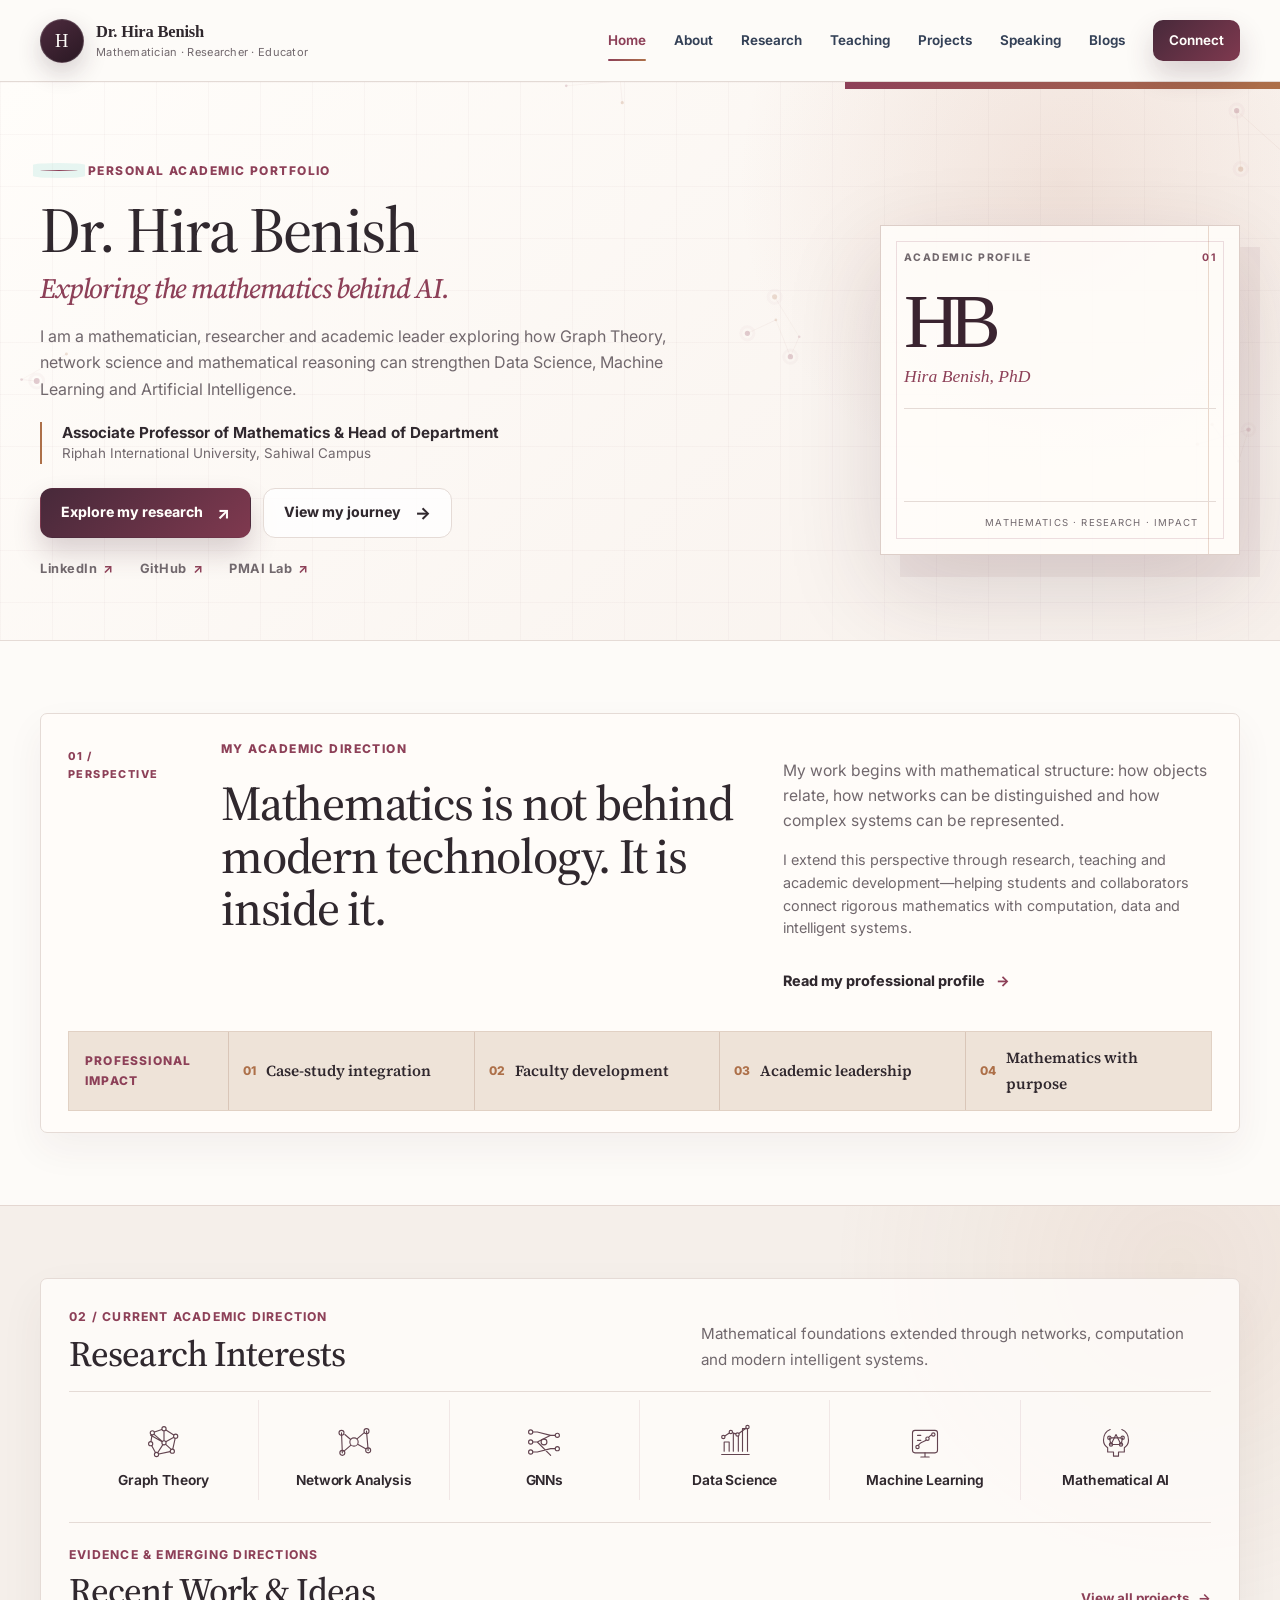
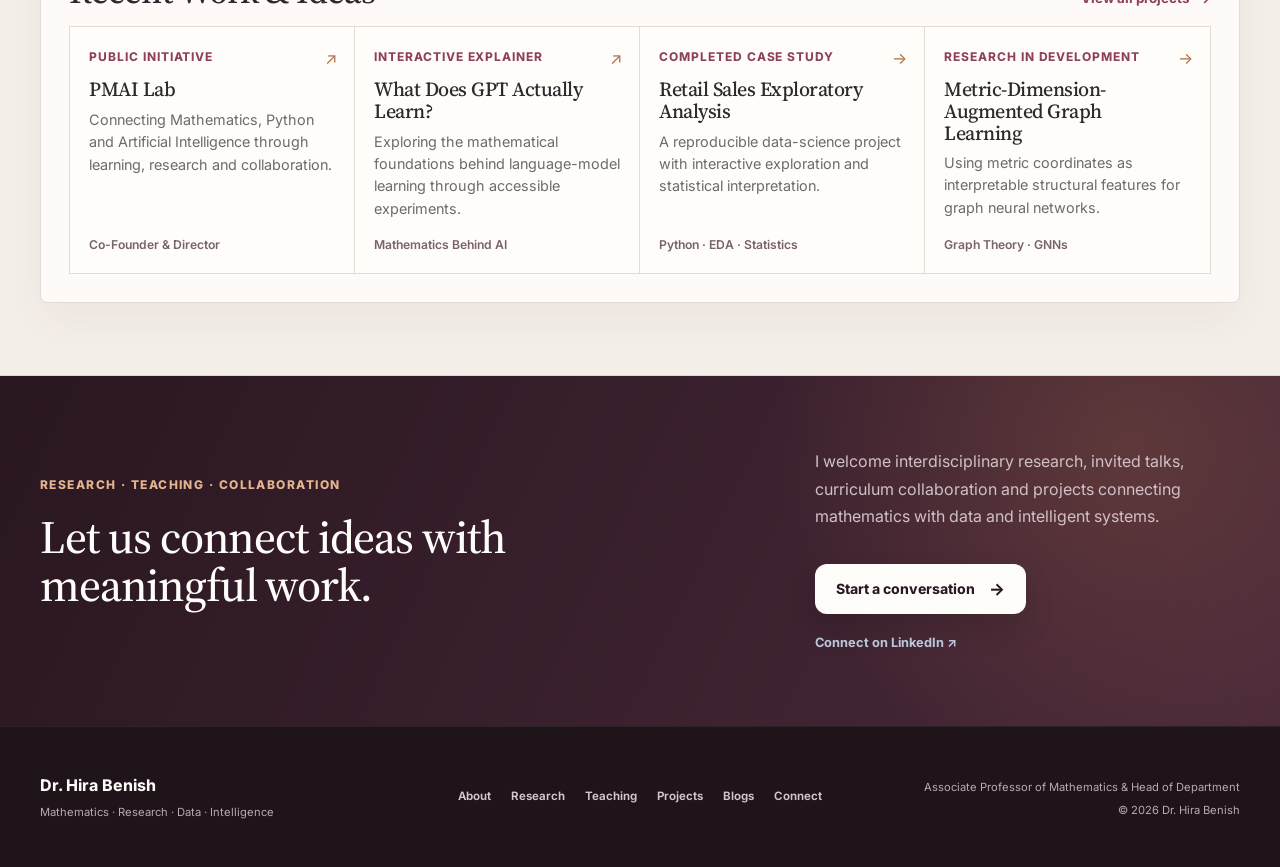
==== commit 361419e8: "Strengthen portfolio SEO metadata" ====
--- a/index.html
+++ b/index.html
@@ -4,14 +4,20 @@
     <meta charset="UTF-8">
     <meta name="viewport" content="width=device-width, initial-scale=1.0">
     <meta name="description" content="Dr. Hira Benish is a mathematician, researcher and academic leader connecting Graph Theory and network analysis with Data Science and Artificial Intelligence.">
+    <meta name="robots" content="index, follow, max-image-preview:large, max-snippet:-1, max-video-preview:-1">
+    <meta name="author" content="Dr. Hira Benish">
     <meta name="theme-color" content="#35212f">
     <link rel="canonical" href="https://drhirabenish.github.io/">
     <link rel="icon" href="assets/favicon.svg" type="image/svg+xml">
     <meta property="og:type" content="website">
+    <meta property="og:locale" content="en_US">
     <meta property="og:title" content="Dr. Hira Benish | Mathematics, Data Science & AI">
-    <meta property="og:description" content="The personal academic portfolio of Dr. Hira Benish: research, teaching, leadership and work connecting mathematics with intelligent systems.">
+    <meta property="og:description" content="Academic portfolio of Dr. Hira Benish, connecting Graph Theory and network analysis with Data Science, Machine Learning and Artificial Intelligence.">
     <meta property="og:url" content="https://drhirabenish.github.io/">
     <meta property="og:site_name" content="Dr. Hira Benish">
+    <meta name="twitter:card" content="summary">
+    <meta name="twitter:title" content="Dr. Hira Benish | Mathematics, Data Science & AI">
+    <meta name="twitter:description" content="Mathematics, Graph Theory and network analysis connected with Data Science, Machine Learning and Artificial Intelligence.">
     <title>Dr. Hira Benish | Mathematics, Data Science & AI</title>
     <link rel="preconnect" href="https://fonts.googleapis.com">
     <link rel="preconnect" href="https://fonts.gstatic.com" crossorigin>
@@ -21,13 +27,38 @@
     <script type="application/ld+json">
     {
         "@context": "https://schema.org",
-        "@type": "Person",
-        "name": "Dr. Hira Benish",
-        "jobTitle": "Associate Professor of Mathematics and Head of Department",
-        "affiliation": {"@type": "CollegeOrUniversity", "name": "Riphah International University, Sahiwal Campus"},
-        "url": "https://drhirabenish.github.io/",
-        "sameAs": ["https://github.com/DrHiraBenish", "https://www.linkedin.com/in/dr-hira-benish/", "https://pmai.online"],
-        "knowsAbout": ["Graph Theory", "Network Analysis", "Data Science", "Machine Learning", "Artificial Intelligence", "Mathematics Education"]
+        "@graph": [
+            {
+                "@type": "WebSite",
+                "@id": "https://drhirabenish.github.io/#website",
+                "url": "https://drhirabenish.github.io/",
+                "name": "Dr. Hira Benish",
+                "description": "Personal academic portfolio in Mathematics, Data Science, Machine Learning and Artificial Intelligence.",
+                "inLanguage": "en",
+                "publisher": {"@id": "https://drhirabenish.github.io/#person"}
+            },
+            {
+                "@type": "ProfilePage",
+                "@id": "https://drhirabenish.github.io/#webpage",
+                "url": "https://drhirabenish.github.io/",
+                "name": "Dr. Hira Benish | Mathematics, Data Science & AI",
+                "description": "Academic portfolio of Dr. Hira Benish, connecting Graph Theory and network analysis with Data Science, Machine Learning and Artificial Intelligence.",
+                "inLanguage": "en",
+                "isPartOf": {"@id": "https://drhirabenish.github.io/#website"},
+                "mainEntity": {"@id": "https://drhirabenish.github.io/#person"}
+            },
+            {
+                "@type": "Person",
+                "@id": "https://drhirabenish.github.io/#person",
+                "name": "Dr. Hira Benish",
+                "honorificPrefix": "Dr.",
+                "jobTitle": "Associate Professor of Mathematics and Head of Department",
+                "affiliation": {"@type": "CollegeOrUniversity", "name": "Riphah International University, Sahiwal Campus"},
+                "url": "https://drhirabenish.github.io/",
+                "sameAs": ["https://github.com/DrHiraBenish", "https://www.linkedin.com/in/dr-hira-benish/", "https://pmai.online"],
+                "knowsAbout": ["Graph Theory", "Network Analysis", "Data Science", "Machine Learning", "Artificial Intelligence", "Mathematical AI", "Mathematics Education"]
+            }
+        ]
     }
     </script>
 </head>
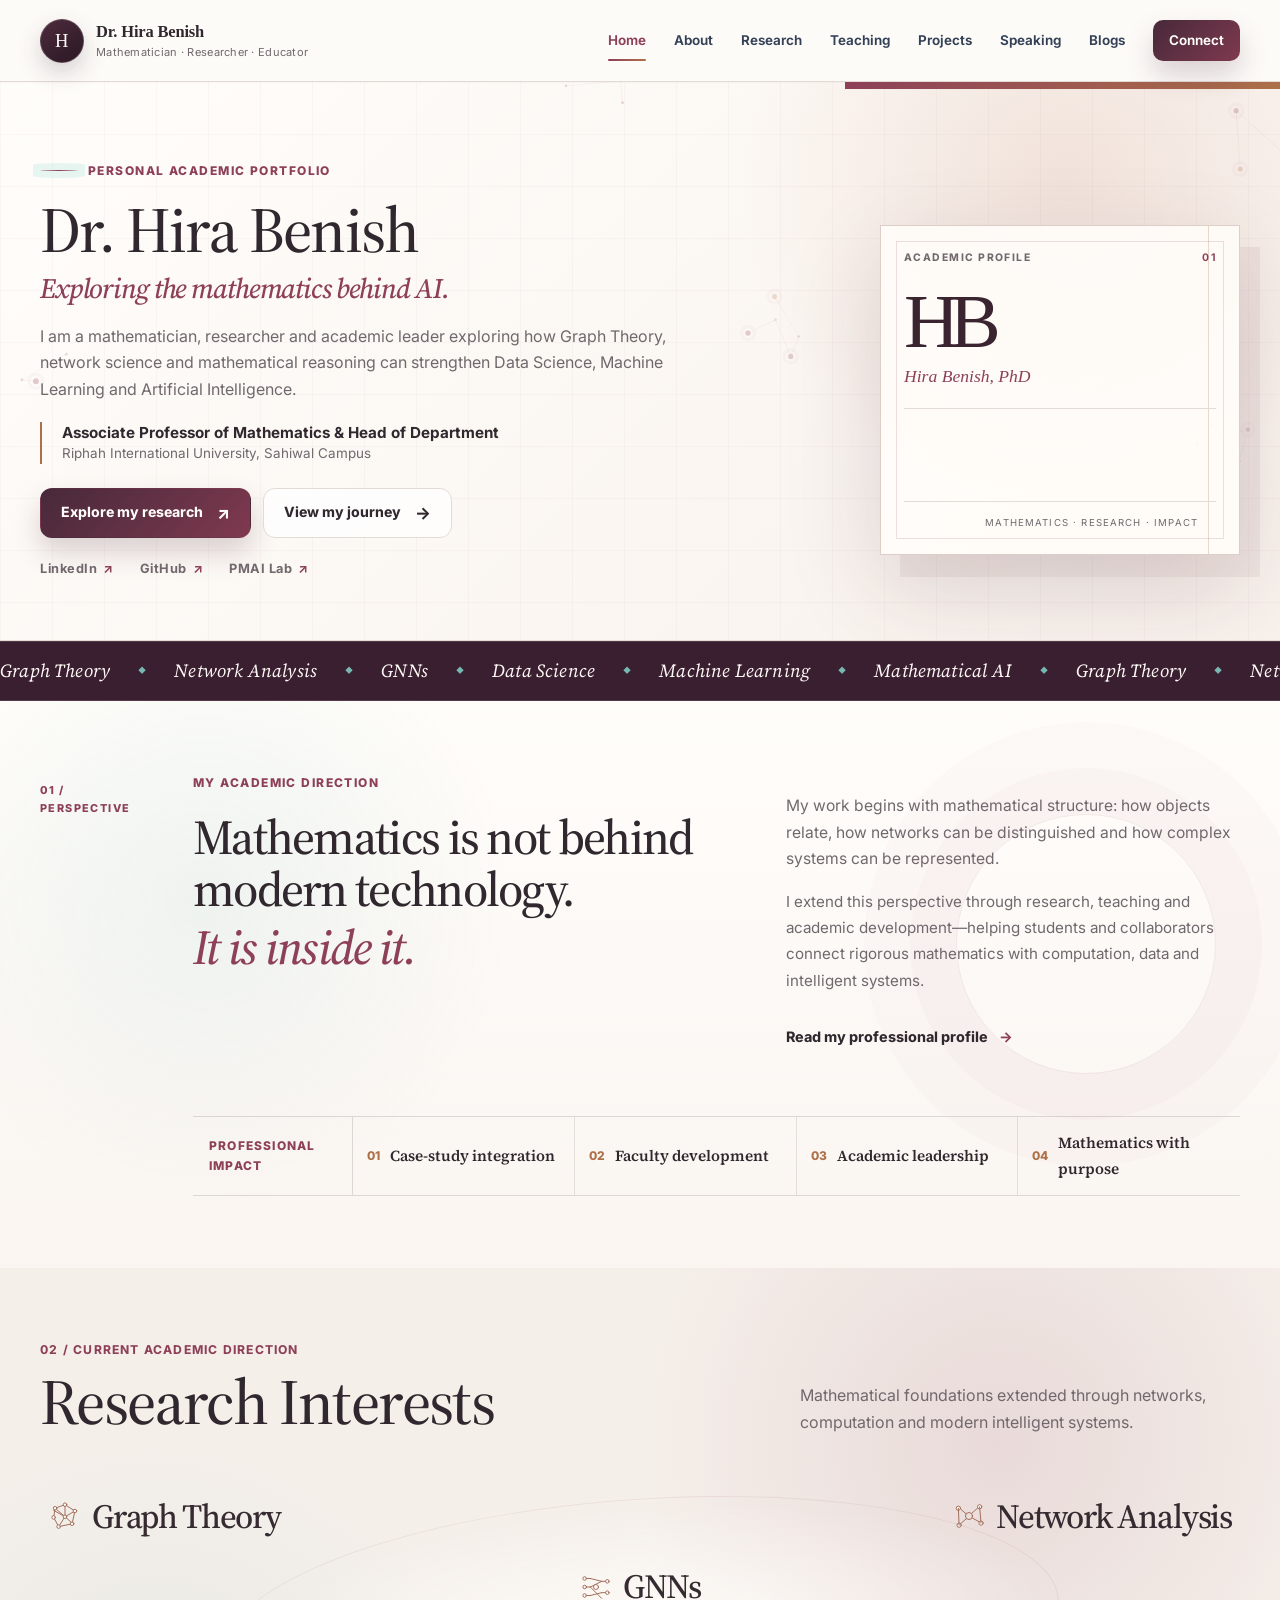
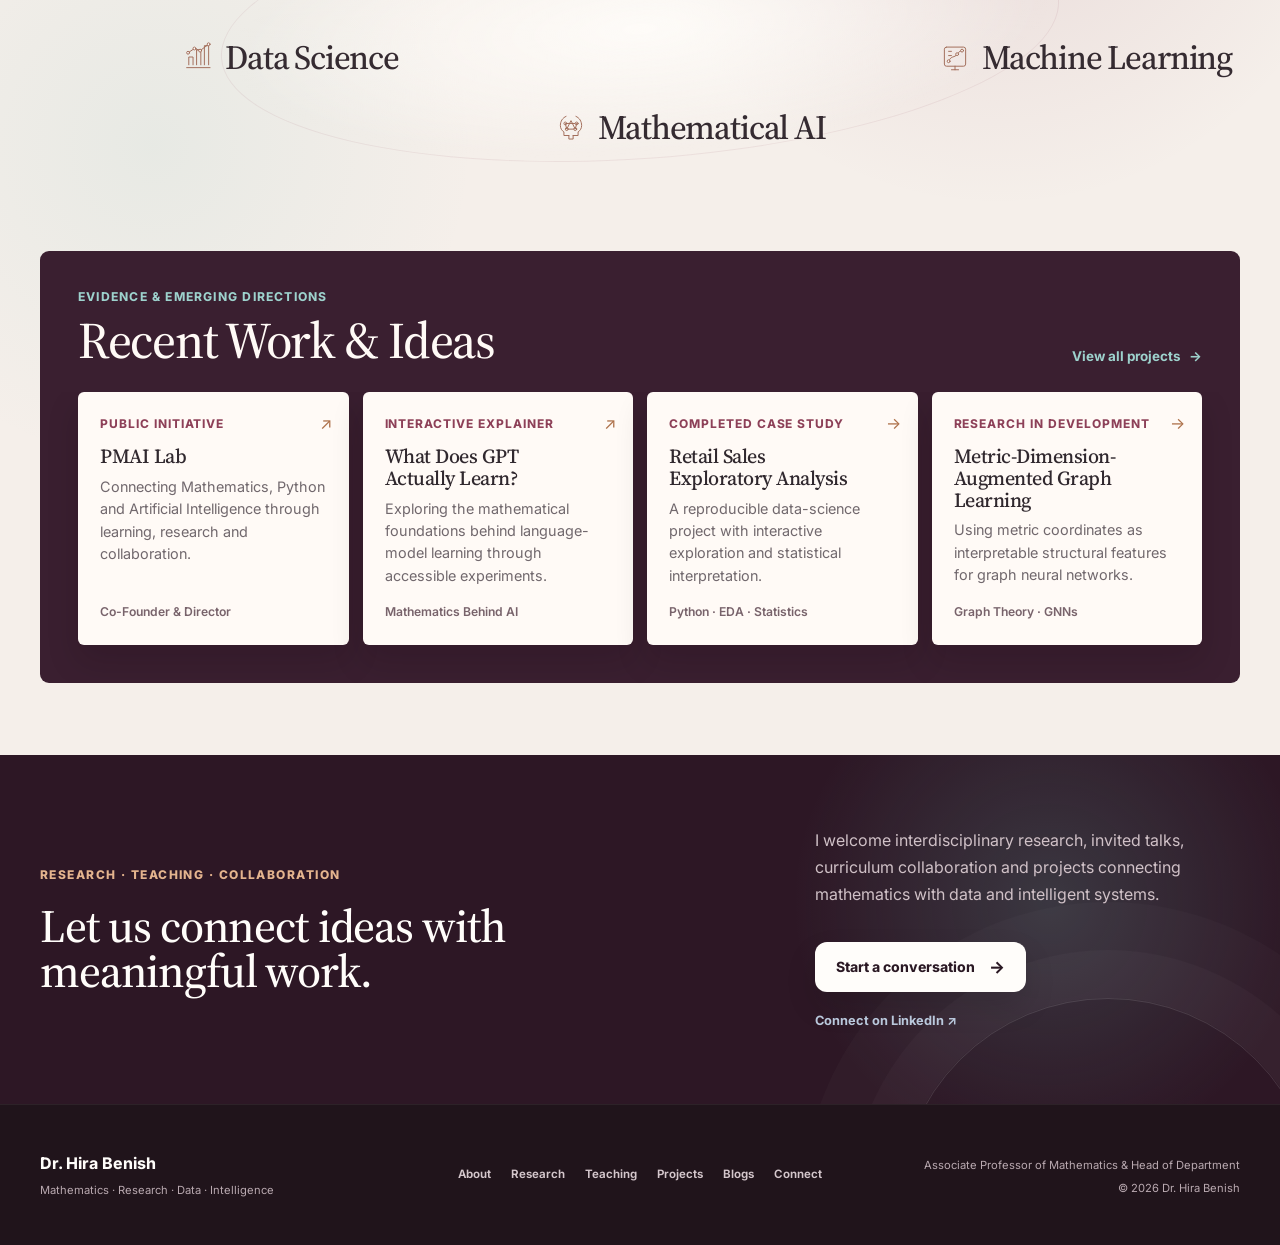
==== commit 056d70a5: "Redesign homepage with kinetic editorial layout" ====
--- a/index.html
+++ b/index.html
@@ -23,7 +23,8 @@
     <link rel="preconnect" href="https://fonts.gstatic.com" crossorigin>
     <link href="https://fonts.googleapis.com/css2?family=Inter:wght@400;500;600;700&amp;family=Source+Serif+4:opsz,wght@8..60,500;8..60,600&amp;display=swap" rel="stylesheet">
     <link rel="stylesheet" href="css/style.css?v=17">
-    <link rel="stylesheet" href="css/home-overview.css?v=2">
+    <link rel="stylesheet" href="css/home-overview.css?v=3">
+    <link rel="stylesheet" href="css/home-kinetic-overrides.css?v=1">
     <script type="application/ld+json">
     {
         "@context": "https://schema.org",
@@ -94,10 +95,17 @@
             </div>
         </section>
 
+        <div class="research-ribbon" aria-label="Research areas">
+            <div class="research-ribbon-track">
+                <span>Graph Theory</span><i>◆</i><span>Network Analysis</span><i>◆</i><span>GNNs</span><i>◆</i><span>Data Science</span><i>◆</i><span>Machine Learning</span><i>◆</i><span>Mathematical AI</span><i>◆</i>
+                <span aria-hidden="true">Graph Theory</span><i aria-hidden="true">◆</i><span aria-hidden="true">Network Analysis</span><i aria-hidden="true">◆</i><span aria-hidden="true">GNNs</span><i aria-hidden="true">◆</i><span aria-hidden="true">Data Science</span><i aria-hidden="true">◆</i><span aria-hidden="true">Machine Learning</span><i aria-hidden="true">◆</i><span aria-hidden="true">Mathematical AI</span><i aria-hidden="true">◆</i>
+            </div>
+        </div>
+
         <section class="home-statement section-pad">
             <div class="container statement-layout">
                 <p class="statement-index" data-reveal>01 / Perspective</p>
-                <div data-reveal data-delay="70"><p class="section-kicker">My academic direction</p><h2>Mathematics is not behind modern technology. It is inside it.</h2></div>
+                <div data-reveal data-delay="70"><p class="section-kicker">My academic direction</p><h2>Mathematics is not behind modern technology. <span>It is inside it.</span></h2></div>
                 <div class="statement-copy" data-reveal data-delay="130"><p class="lead-copy">My work begins with mathematical structure: how objects relate, how networks can be distinguished and how complex systems can be represented.</p><p>I extend this perspective through research, teaching and academic development—helping students and collaborators connect rigorous mathematics with computation, data and intelligent systems.</p><a class="text-link" href="about.html">Read my professional profile <span>→</span></a></div>
                 <div class="professional-impact" aria-label="Professional impact" data-reveal>
                     <p>Professional impact</p>
--- a/css/home-overview.css
+++ b/css/home-overview.css
@@ -503,6 +503,419 @@
     }
 }
 
+/* =========================================================
+   KINETIC EDITORIAL HOMEPAGE PREVIEW — 2026-09-05
+========================================================= */
+
+.research-ribbon {
+    position: relative;
+    z-index: 2;
+    overflow: hidden;
+    color: #fff9f5;
+    background: #3a1f30;
+    border-block: 1px solid rgba(255, 255, 255, 0.12);
+}
+
+.research-ribbon-track {
+    display: flex;
+    width: max-content;
+    padding: 13px 0;
+    align-items: center;
+    animation: research-ribbon-flow 34s linear infinite;
+    white-space: nowrap;
+}
+
+.research-ribbon:hover .research-ribbon-track {
+    animation-play-state: paused;
+}
+
+.research-ribbon span {
+    font-family: "Source Serif 4", Georgia, serif;
+    font-size: clamp(1rem, 1.45vw, 1.28rem);
+    font-style: italic;
+    letter-spacing: 0.01em;
+}
+
+.research-ribbon i {
+    margin: 0 28px;
+    color: #77b8b2;
+    font-size: 0.48rem;
+    font-style: normal;
+}
+
+@keyframes research-ribbon-flow {
+    to { transform: translateX(-50%); }
+}
+
+.home-statement {
+    position: relative;
+    overflow: hidden;
+    background:
+        radial-gradient(circle at 16% 35%, rgba(111, 183, 176, 0.1), transparent 27%),
+        linear-gradient(180deg, #fffdfa 0%, #faf5f1 100%);
+}
+
+.home-statement::before {
+    position: absolute;
+    top: 20%;
+    right: 5%;
+    width: 260px;
+    height: 260px;
+    content: "";
+    border: 1px solid rgba(141, 64, 88, 0.1);
+    border-radius: 50%;
+    box-shadow: 0 0 0 46px rgba(141, 64, 88, 0.025), 0 0 0 92px rgba(141, 64, 88, 0.018);
+    pointer-events: none;
+}
+
+.home-statement.section-pad {
+    padding: 70px 0 58px;
+}
+
+.home-statement .statement-layout {
+    position: relative;
+    grid-template-columns: 92px minmax(0, 1.15fr) minmax(270px, 0.72fr);
+    padding: 0;
+    gap: 38px;
+    background: transparent;
+    border: 0;
+    border-radius: 0;
+    box-shadow: none;
+    transition: none;
+}
+
+.home-statement .statement-layout h2 {
+    max-width: 720px;
+    font-size: clamp(2.55rem, 4.6vw, 5rem);
+    line-height: 0.98;
+    letter-spacing: -0.035em;
+}
+
+.home-statement .statement-layout h2 span {
+    display: block;
+    margin-top: 0.1em;
+    color: #8d4058;
+    font-style: italic;
+}
+
+.home-statement .statement-copy {
+    padding-top: 30px;
+    font-size: 0.95rem;
+    line-height: 1.72;
+}
+
+.home-statement .professional-impact {
+    grid-column: 2 / -1;
+    margin-top: 28px;
+    background: transparent;
+    border-width: 1px 0;
+    border-color: rgba(73, 44, 55, 0.16);
+}
+
+.professional-impact::before {
+    display: none;
+}
+
+.professional-impact > p {
+    border-color: rgba(73, 44, 55, 0.16);
+}
+
+.professional-impact li {
+    min-height: 72px;
+    background: transparent;
+    border-color: rgba(73, 44, 55, 0.12);
+}
+
+.home-overview {
+    position: relative;
+    overflow: hidden;
+    background:
+        radial-gradient(circle at 78% 16%, rgba(141, 64, 88, 0.12), transparent 27%),
+        radial-gradient(circle at 12% 44%, rgba(111, 183, 176, 0.1), transparent 25%),
+        #f5efea;
+    border-block: 0;
+}
+
+.home-overview.section-pad {
+    padding: 64px 0 72px;
+}
+
+.overview-panel {
+    padding: 0;
+    background: transparent;
+    border: 0;
+    border-radius: 0;
+    box-shadow: none;
+    transition: none;
+}
+
+.overview-heading {
+    padding: 0 0 24px;
+    border-bottom: 0;
+}
+
+.overview-heading h2,
+.recent-work-heading h2 {
+    font-size: clamp(2.7rem, 5vw, 5.2rem);
+    letter-spacing: -0.04em;
+}
+
+.overview-heading > p {
+    max-width: 440px;
+    font-size: 1rem;
+    line-height: 1.65;
+}
+
+.interest-grid {
+    position: relative;
+    display: grid;
+    min-height: 300px;
+    grid-template-columns: repeat(12, 1fr);
+    align-items: center;
+    margin: 0 0 58px;
+    padding: 22px 0 30px;
+    border: 0;
+}
+
+.interest-grid::before {
+    position: absolute;
+    inset: 12% 15% 10%;
+    content: "";
+    background: radial-gradient(ellipse, rgba(255, 253, 250, 0.86), transparent 69%);
+    border: 1px solid rgba(141, 64, 88, 0.09);
+    border-radius: 50%;
+    transform: rotate(-4deg);
+}
+
+.interest-grid li {
+    z-index: 1;
+    min-height: auto;
+    padding: 14px 8px;
+    align-items: center;
+    justify-content: center;
+    flex-direction: row;
+    gap: 10px;
+    background: transparent;
+    border: 0;
+    text-align: left;
+    animation: interest-float 6s ease-in-out infinite;
+}
+
+.interest-grid li:nth-child(1) { grid-column: 1 / 6; grid-row: 1; justify-self: start; }
+.interest-grid li:nth-child(2) { grid-column: 7 / 13; grid-row: 1; justify-self: end; animation-delay: -2.2s; }
+.interest-grid li:nth-child(3) { grid-column: 5 / 9; grid-row: 2; animation-delay: -3.8s; }
+.interest-grid li:nth-child(4) { grid-column: 1 / 6; grid-row: 3; justify-self: center; animation-delay: -1.2s; }
+.interest-grid li:nth-child(5) { grid-column: 8 / 13; grid-row: 3; justify-self: end; animation-delay: -4.6s; }
+.interest-grid li:nth-child(6) { grid-column: 5 / 10; grid-row: 4; animation-delay: -3s; }
+
+.interest-grid li::after {
+    display: none;
+}
+
+.interest-grid li:hover {
+    color: #8d4058;
+    background: transparent;
+    transform: scale(1.04);
+}
+
+.interest-icon {
+    width: 34px;
+    height: 34px;
+    margin: 0;
+    color: #a06a57;
+}
+
+.interest-grid strong {
+    color: #352b31;
+    font-family: "Source Serif 4", Georgia, serif;
+    font-size: clamp(1.45rem, 2.65vw, 2.75rem);
+    font-weight: 500;
+    letter-spacing: -0.035em;
+}
+
+@keyframes interest-float {
+    0%, 100% { translate: 0 0; }
+    50% { translate: 0 -8px; }
+}
+
+.recent-work-heading {
+    padding: 36px 38px 24px;
+    color: #fff8f3;
+    background: #3a1f30;
+    border-radius: 9px 9px 0 0;
+}
+
+.recent-work-heading .overview-index,
+.recent-work-heading > a {
+    color: #9dd2cd;
+}
+
+.recent-work-heading h2 {
+    color: #fffaf6;
+    font-size: clamp(2.45rem, 4vw, 4rem);
+}
+
+.recent-work-grid {
+    display: grid;
+    grid-template-columns: repeat(4, minmax(250px, 1fr));
+    gap: 14px;
+    padding: 0 38px 38px;
+    overflow-x: auto;
+    background: #3a1f30;
+    border: 0;
+    border-radius: 0 0 9px 9px;
+    scrollbar-width: thin;
+    scrollbar-color: #8d4058 transparent;
+}
+
+.recent-work-card {
+    min-height: 225px;
+    padding: 22px;
+    background: #fffaf6;
+    border: 0;
+    border-radius: 6px;
+    box-shadow: 0 16px 32px rgba(17, 7, 13, 0.16);
+}
+
+.recent-work-card:nth-child(even) {
+    transform: translateY(10px);
+}
+
+.recent-work-card:hover,
+.recent-work-card:focus-visible {
+    background: #fff;
+    transform: translateY(-7px) rotate(-0.4deg);
+}
+
+.recent-work-card:nth-child(even):hover,
+.recent-work-card:nth-child(even):focus-visible {
+    transform: translateY(3px) rotate(0.4deg);
+}
+
+.recent-work-card::before {
+    right: 22px;
+    left: 22px;
+    background: linear-gradient(90deg, #8d4058, #6fb7b0);
+}
+
+.connect-home {
+    position: relative;
+    overflow: hidden;
+    color: #fdf8f4;
+    background:
+        radial-gradient(circle at 82% 42%, rgba(111, 183, 176, 0.2), transparent 24%),
+        #2d1725;
+}
+
+.connect-home.section-pad {
+    padding: 56px 0;
+}
+
+.connect-home::after {
+    position: absolute;
+    right: -3%;
+    bottom: -90%;
+    width: 420px;
+    height: 420px;
+    content: "";
+    border: 1px solid rgba(255, 255, 255, 0.12);
+    border-radius: 50%;
+    box-shadow: 0 0 0 48px rgba(255, 255, 255, 0.025), 0 0 0 96px rgba(255, 255, 255, 0.018);
+}
+
+.connect-shell {
+    position: relative;
+    z-index: 1;
+    align-items: center;
+}
+
+.connect-shell h2 {
+    max-width: 760px;
+    margin: 0;
+    font-size: clamp(2.4rem, 4.7vw, 4.8rem);
+    line-height: 0.98;
+}
+
+@media (hover: hover) and (pointer: fine) {
+    .home-statement .statement-layout:hover,
+    .overview-panel:hover {
+        border-color: transparent;
+        box-shadow: none;
+        transform: none;
+    }
+}
+
+@media (max-width: 1080px) {
+    .home-statement .statement-layout {
+        grid-template-columns: 78px minmax(0, 1fr);
+    }
+
+    .home-statement .statement-copy {
+        grid-column: 2;
+        padding-top: 0;
+    }
+
+    .home-statement .professional-impact {
+        grid-column: 1 / -1;
+    }
+
+    .recent-work-grid {
+        grid-template-columns: repeat(4, 280px);
+    }
+}
+
+@media (max-width: 680px) {
+    .research-ribbon-track { padding: 11px 0; animation-duration: 26s; }
+    .research-ribbon i { margin: 0 18px; }
+
+    .home-statement.section-pad,
+    .home-overview.section-pad { padding: 44px 0; }
+
+    .home-statement .statement-layout { grid-template-columns: 1fr; gap: 18px; }
+    .home-statement .statement-layout h2 { font-size: clamp(2.55rem, 12vw, 3.6rem); }
+    .home-statement .statement-copy { grid-column: auto; padding-top: 0; }
+    .home-statement .professional-impact { grid-column: auto; margin-top: 12px; }
+
+    .professional-impact ul { grid-template-columns: 1fr 1fr; }
+    .professional-impact li,
+    .professional-impact li:nth-child(2) { min-height: 62px; border-right: 0; }
+
+    .overview-heading { align-items: flex-start; flex-direction: column; gap: 14px; }
+    .overview-heading h2 { font-size: clamp(2.7rem, 13vw, 4rem); }
+
+    .interest-grid {
+        min-height: auto;
+        grid-template-columns: 1fr;
+        gap: 0;
+        margin-bottom: 38px;
+    }
+
+    .interest-grid::before { inset: 4% 5%; }
+    .interest-grid li:nth-child(n) {
+        grid-column: 1;
+        grid-row: auto;
+        justify-self: auto;
+        justify-content: flex-start;
+        padding: 12px 5px;
+        border-bottom: 1px solid rgba(73, 44, 55, 0.12);
+    }
+
+    .interest-grid strong { font-size: clamp(1.45rem, 7vw, 2rem); }
+
+    .recent-work-heading { padding: 28px 22px 20px; }
+    .recent-work-heading > a { margin-top: 2px; }
+    .recent-work-grid { grid-template-columns: repeat(4, 82vw); padding: 0 22px 30px; }
+    .recent-work-card { min-height: 210px; }
+
+    .connect-home.section-pad { padding: 44px 0; }
+    .connect-shell h2 { font-size: clamp(2.45rem, 11vw, 3.4rem); }
+}
+
+@media (prefers-reduced-motion: reduce) {
+    .research-ribbon-track,
+    .interest-grid li { animation: none; }
+}
+
 
 /* =========================================================
    FINAL COMPACT + INTERACTION PASS — 2026-09-03
--- a/css/home-kinetic-overrides.css
+++ b/css/home-kinetic-overrides.css
@@ -0,0 +1,52 @@
+/* Final cascade layer for the kinetic editorial homepage preview. */
+.home-statement.section-pad { padding: 70px 0 58px; }
+
+.home-statement .statement-layout {
+    grid-template-columns: 92px minmax(0, 1.15fr) minmax(270px, 0.72fr);
+    padding: 0;
+    gap: 38px;
+    background: transparent;
+    border: 0;
+    border-radius: 0;
+    box-shadow: none;
+    transition: none;
+}
+
+.home-statement .statement-layout h2 {
+    font-size: clamp(2.55rem, 4.6vw, 5rem);
+    line-height: 0.98;
+}
+
+.home-statement .statement-copy {
+    padding-top: 30px;
+    font-size: 0.95rem;
+    line-height: 1.72;
+}
+
+.home-statement .professional-impact {
+    grid-column: 2 / -1;
+    margin-top: 28px;
+}
+
+@media (hover: hover) and (pointer: fine) {
+    .home-statement .statement-layout:hover,
+    .overview-panel:hover {
+        border-color: transparent;
+        box-shadow: none;
+        transform: none;
+    }
+}
+
+@media (max-width: 1080px) {
+    .home-statement .statement-layout { grid-template-columns: 78px minmax(0, 1fr); }
+    .home-statement .statement-copy { grid-column: 2; padding-top: 0; }
+    .home-statement .professional-impact { grid-column: 1 / -1; }
+}
+
+@media (max-width: 760px) {
+    .home-statement.section-pad { padding: 44px 0; }
+    .home-statement .statement-layout { grid-template-columns: 1fr; padding: 0; gap: 18px; }
+    .home-statement .statement-layout h2 { font-size: clamp(2.55rem, 12vw, 3.6rem); }
+    .home-statement .statement-copy { grid-column: auto; padding-top: 0; }
+    .home-statement .professional-impact { grid-column: auto; margin-top: 12px; }
+}
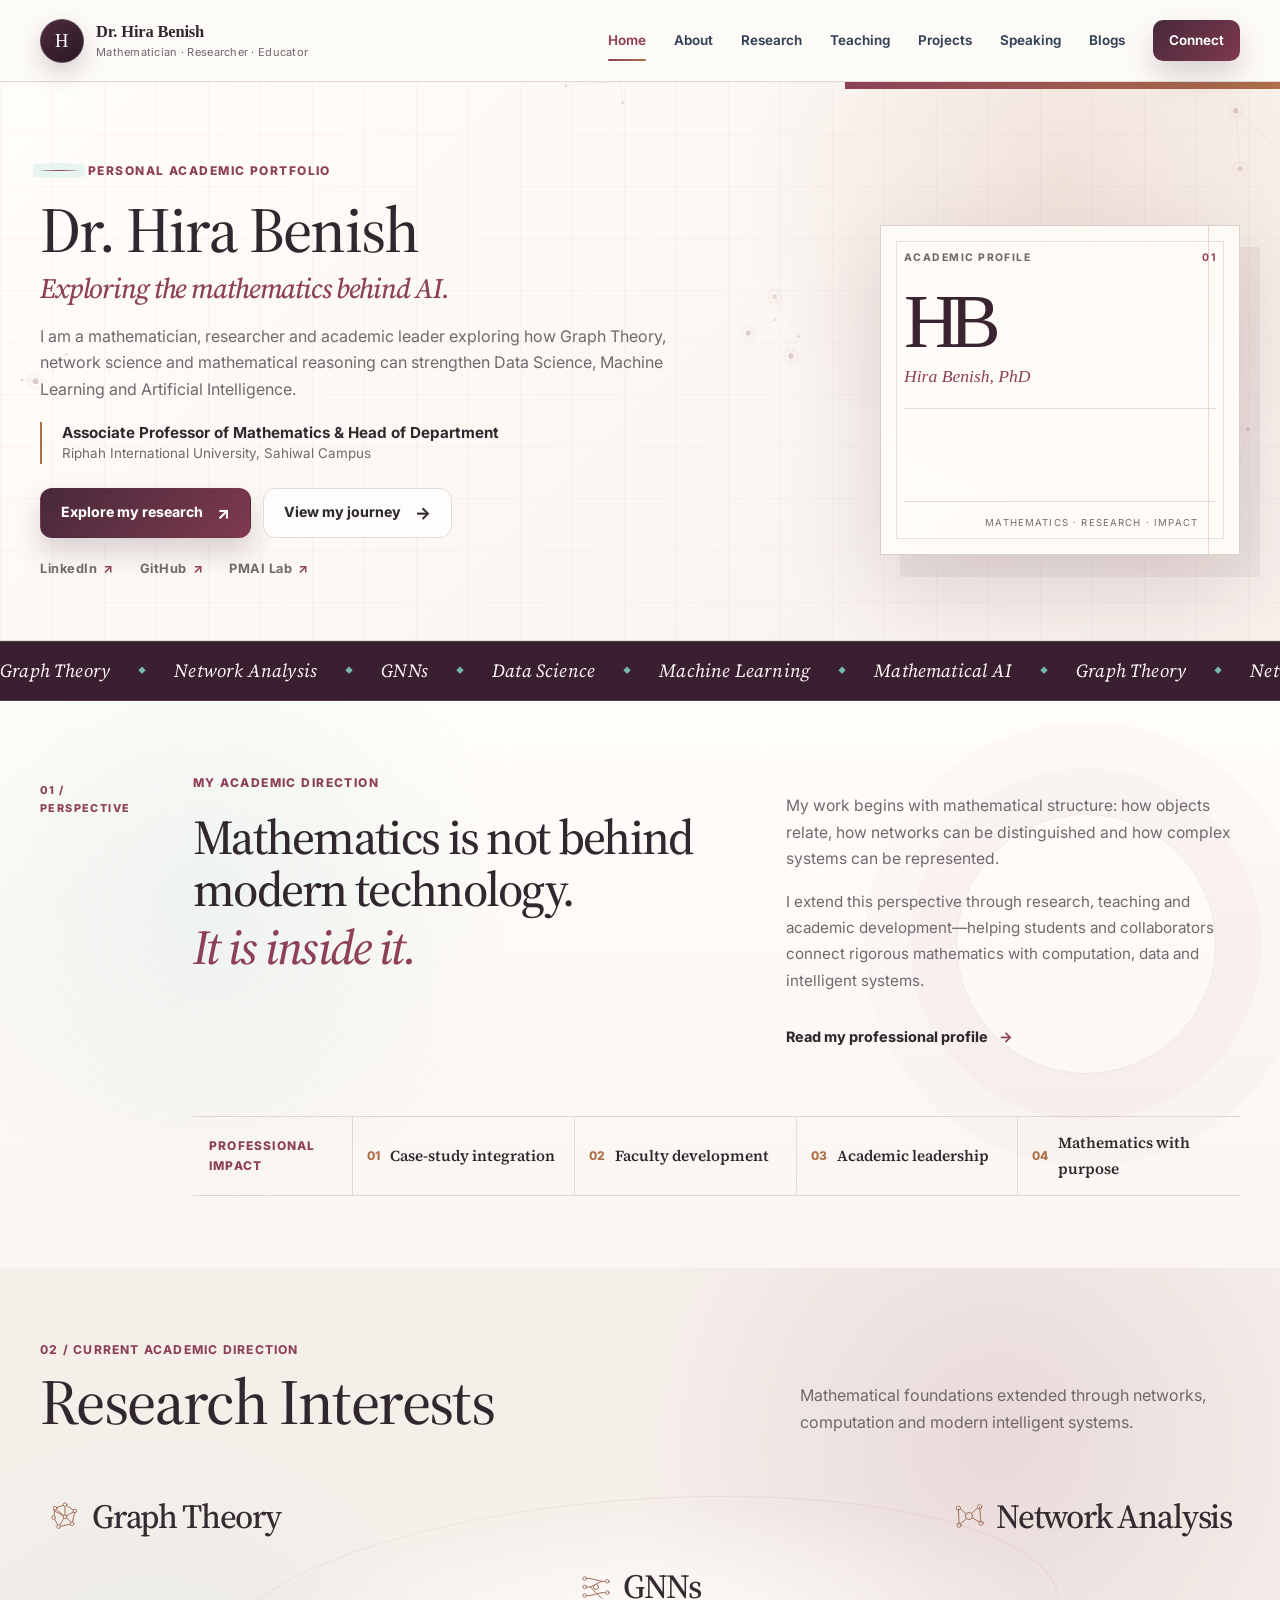
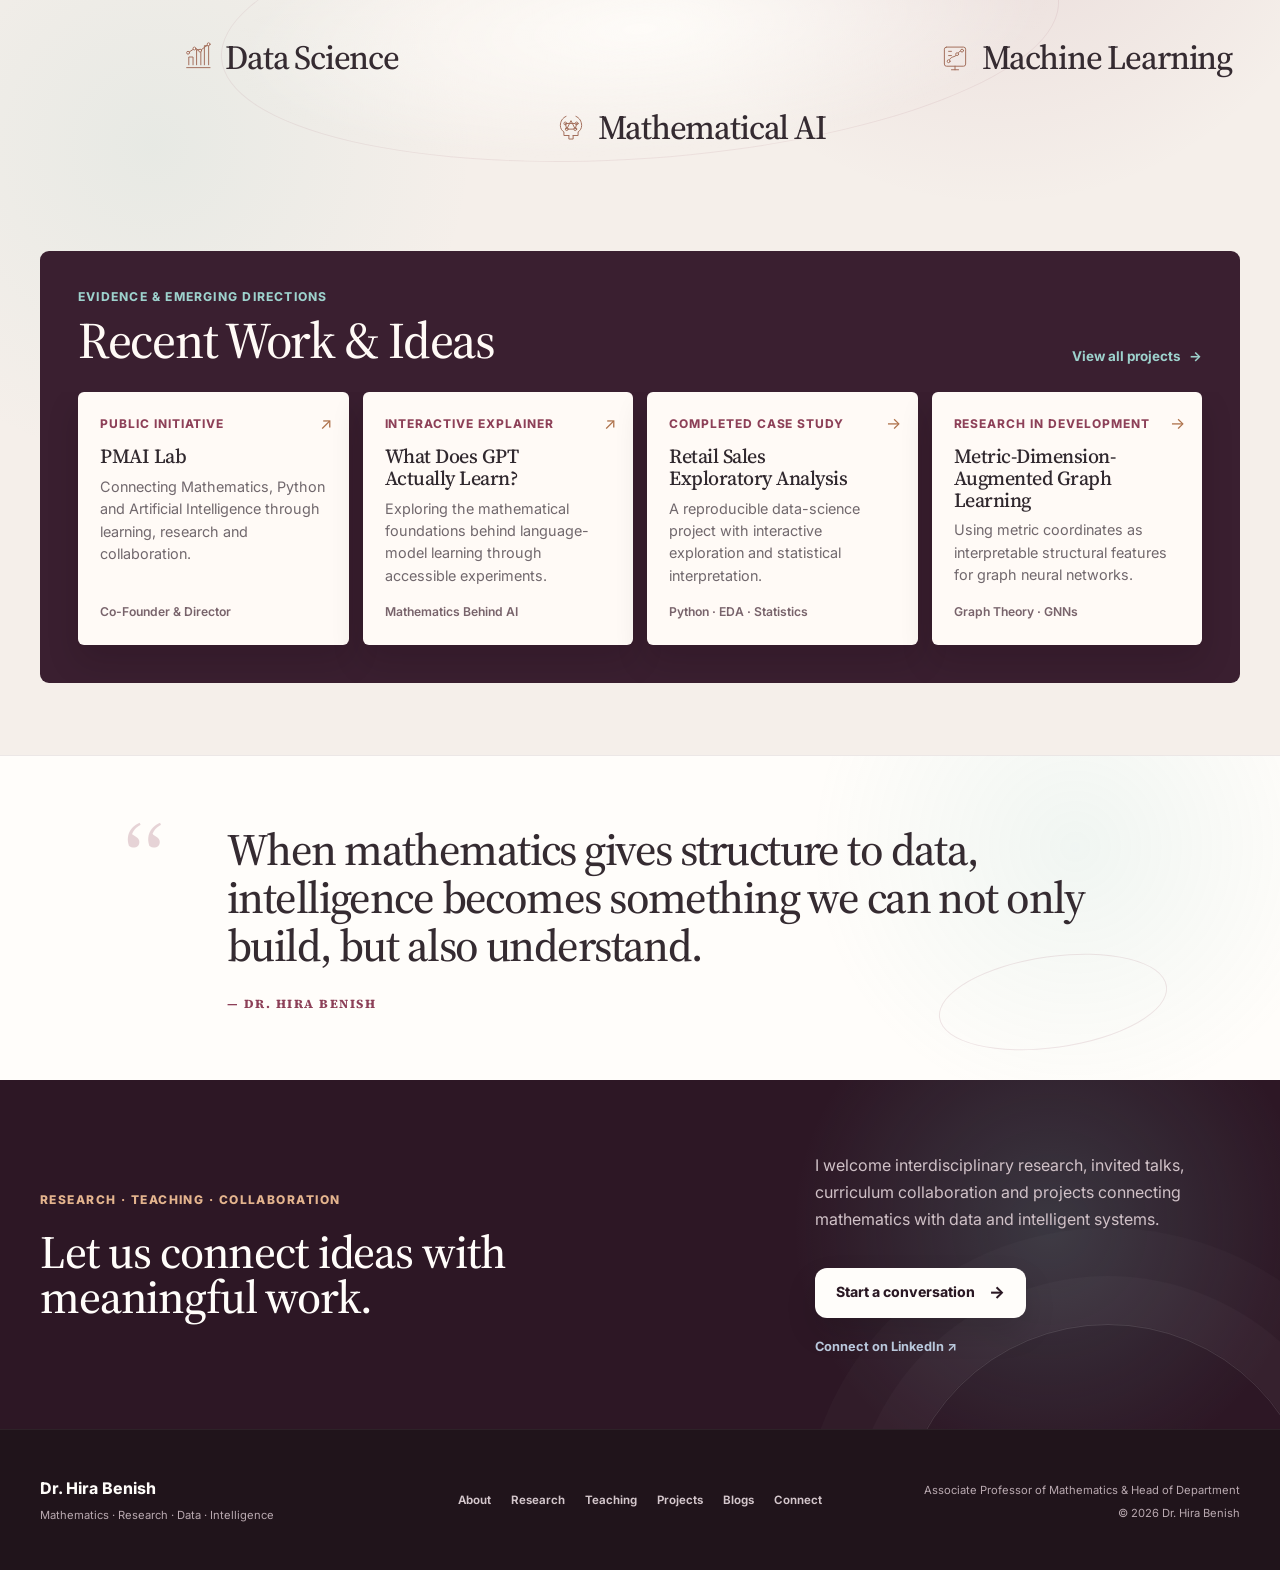
==== commit a308c7c3: "Add signature quote to homepage" ====
--- a/index.html
+++ b/index.html
@@ -172,6 +172,17 @@
             </div>
         </section>
 
+        <section class="signature-quote" aria-labelledby="signature-quote-text">
+            <div class="container signature-quote-inner" data-reveal>
+                <span class="signature-quote-mark" aria-hidden="true">“</span>
+                <blockquote>
+                    <p id="signature-quote-text">When mathematics gives structure to data, intelligence becomes something we can not only build, but also understand.</p>
+                    <footer>Dr. Hira Benish</footer>
+                </blockquote>
+                <span class="signature-quote-line" aria-hidden="true"></span>
+            </div>
+        </section>
+
         <section class="connect-home section-pad">
             <div class="container connect-shell"><div data-reveal><p class="section-kicker section-kicker-light">Research · Teaching · Collaboration</p><h2>Let us connect ideas with meaningful work.</h2></div><div class="connect-actions" data-reveal data-delay="100"><p>I welcome interdisciplinary research, invited talks, curriculum collaboration and projects connecting mathematics with data and intelligent systems.</p><a class="button button-light" href="contact.html">Start a conversation <span>→</span></a><a href="https://www.linkedin.com/in/dr-hira-benish/" target="_blank" rel="noopener noreferrer">Connect on LinkedIn ↗</a></div></div>
         </section>
--- a/css/home-kinetic-overrides.css
+++ b/css/home-kinetic-overrides.css
@@ -50,3 +50,83 @@
     .home-statement .statement-copy { grid-column: auto; padding-top: 0; }
     .home-statement .professional-impact { grid-column: auto; margin-top: 12px; }
 }
+
+.signature-quote {
+    position: relative;
+    overflow: hidden;
+    padding: 70px 0 66px;
+    background:
+        radial-gradient(circle at 84% 28%, rgba(111, 183, 176, 0.1), transparent 24%),
+        #fffdfa;
+    border-top: 1px solid rgba(73, 44, 55, 0.1);
+}
+
+.signature-quote-inner {
+    position: relative;
+    display: grid;
+    grid-template-columns: 82px minmax(0, 930px);
+    justify-content: center;
+    gap: 22px;
+}
+
+.signature-quote-mark {
+    color: rgba(141, 64, 88, 0.22);
+    font-family: "Source Serif 4", Georgia, serif;
+    font-size: 7rem;
+    line-height: 0.72;
+}
+
+.signature-quote blockquote {
+    margin: 0;
+}
+
+.signature-quote blockquote p {
+    margin: 0;
+    color: #352b31;
+    font-family: "Source Serif 4", Georgia, serif;
+    font-size: clamp(2rem, 3.5vw, 3.75rem);
+    font-weight: 500;
+    letter-spacing: -0.035em;
+    line-height: 1.08;
+}
+
+.signature-quote blockquote footer {
+    margin-top: 22px;
+    color: #8d4058;
+    font-size: 0.78rem;
+    font-weight: 750;
+    letter-spacing: 0.12em;
+    text-transform: uppercase;
+}
+
+.signature-quote blockquote footer::before {
+    content: "— ";
+}
+
+.signature-quote-line {
+    position: absolute;
+    right: 6%;
+    bottom: -34px;
+    width: 230px;
+    height: 92px;
+    border: 1px solid rgba(141, 64, 88, 0.13);
+    border-radius: 50%;
+    transform: rotate(-8deg);
+    animation: signature-line-drift 8s ease-in-out infinite;
+}
+
+@keyframes signature-line-drift {
+    0%, 100% { transform: translateX(0) rotate(-8deg); }
+    50% { transform: translateX(-18px) rotate(-4deg); }
+}
+
+@media (max-width: 680px) {
+    .signature-quote { padding: 48px 0 46px; }
+    .signature-quote-inner { grid-template-columns: 44px 1fr; gap: 10px; }
+    .signature-quote-mark { font-size: 4.6rem; }
+    .signature-quote blockquote p { font-size: clamp(1.85rem, 8vw, 2.65rem); }
+}
+
+@media (prefers-reduced-motion: reduce) {
+    .signature-quote-line { animation: none; }
+}
